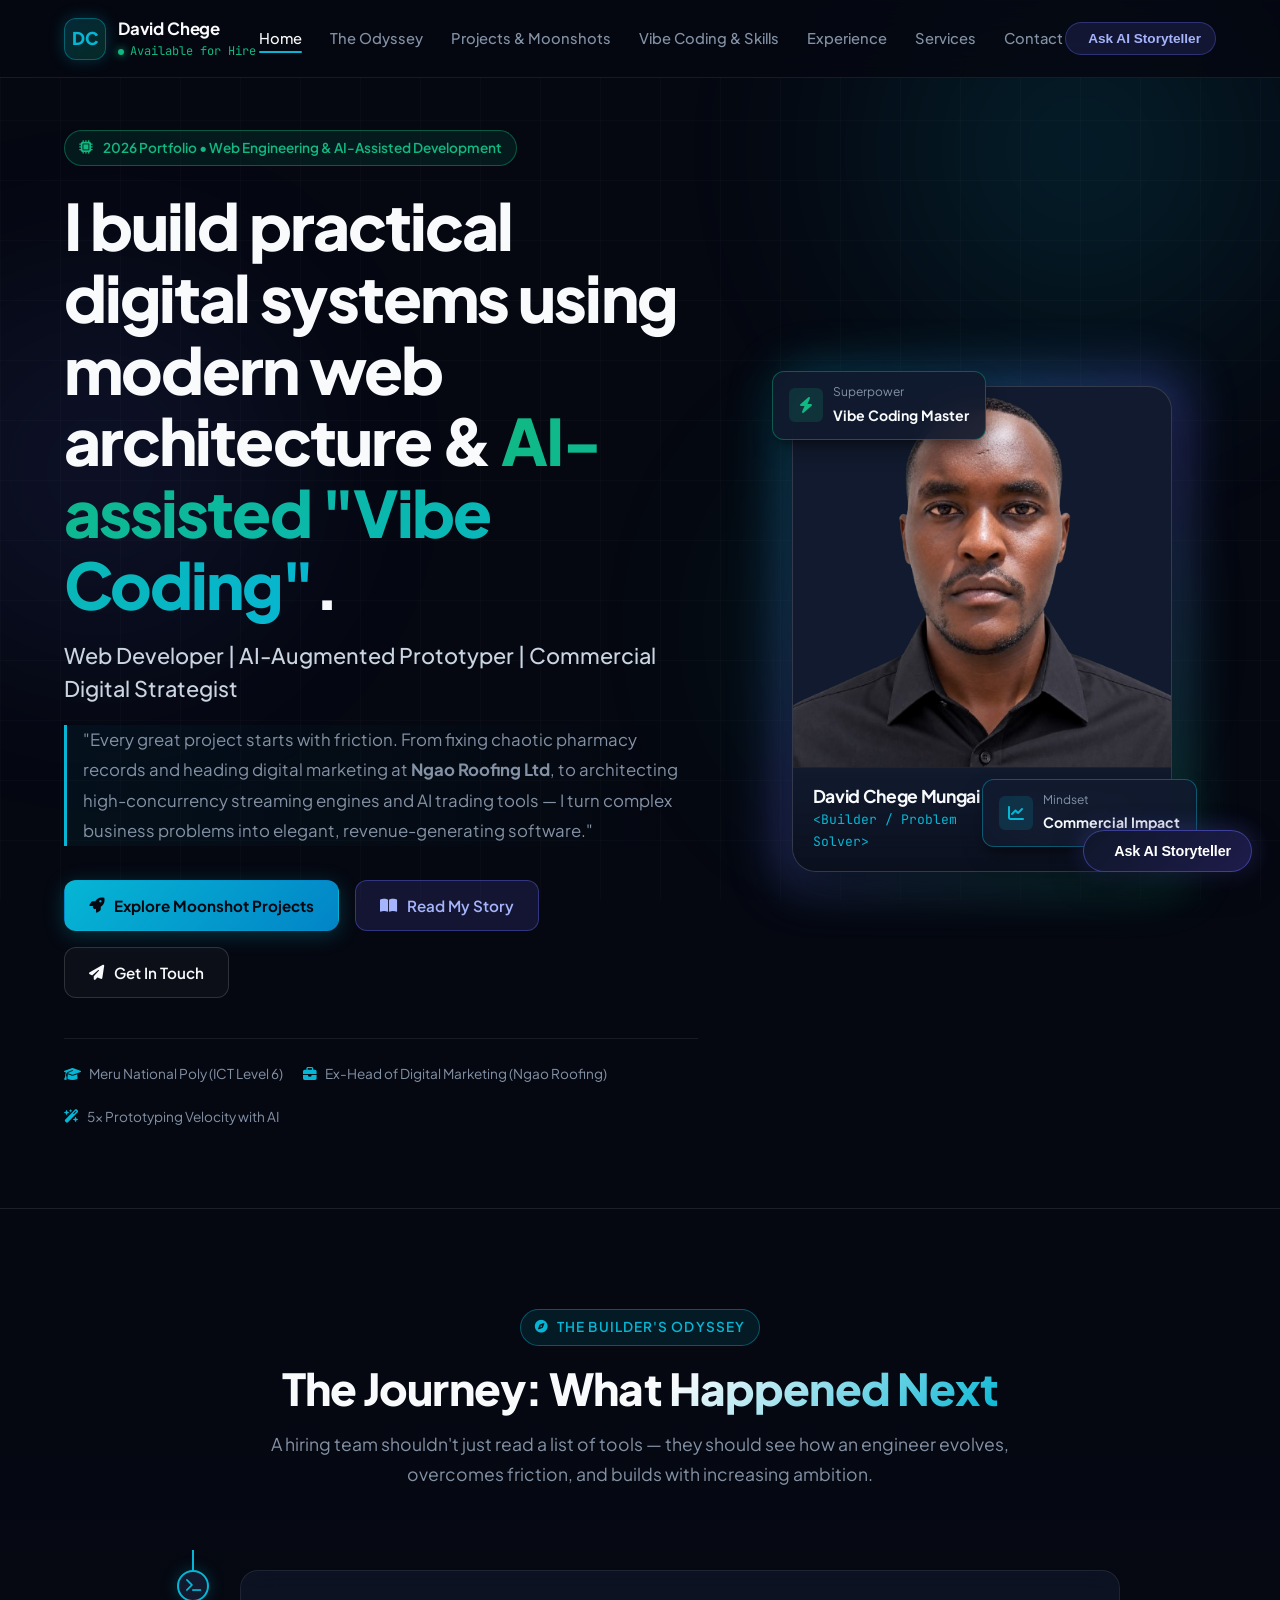
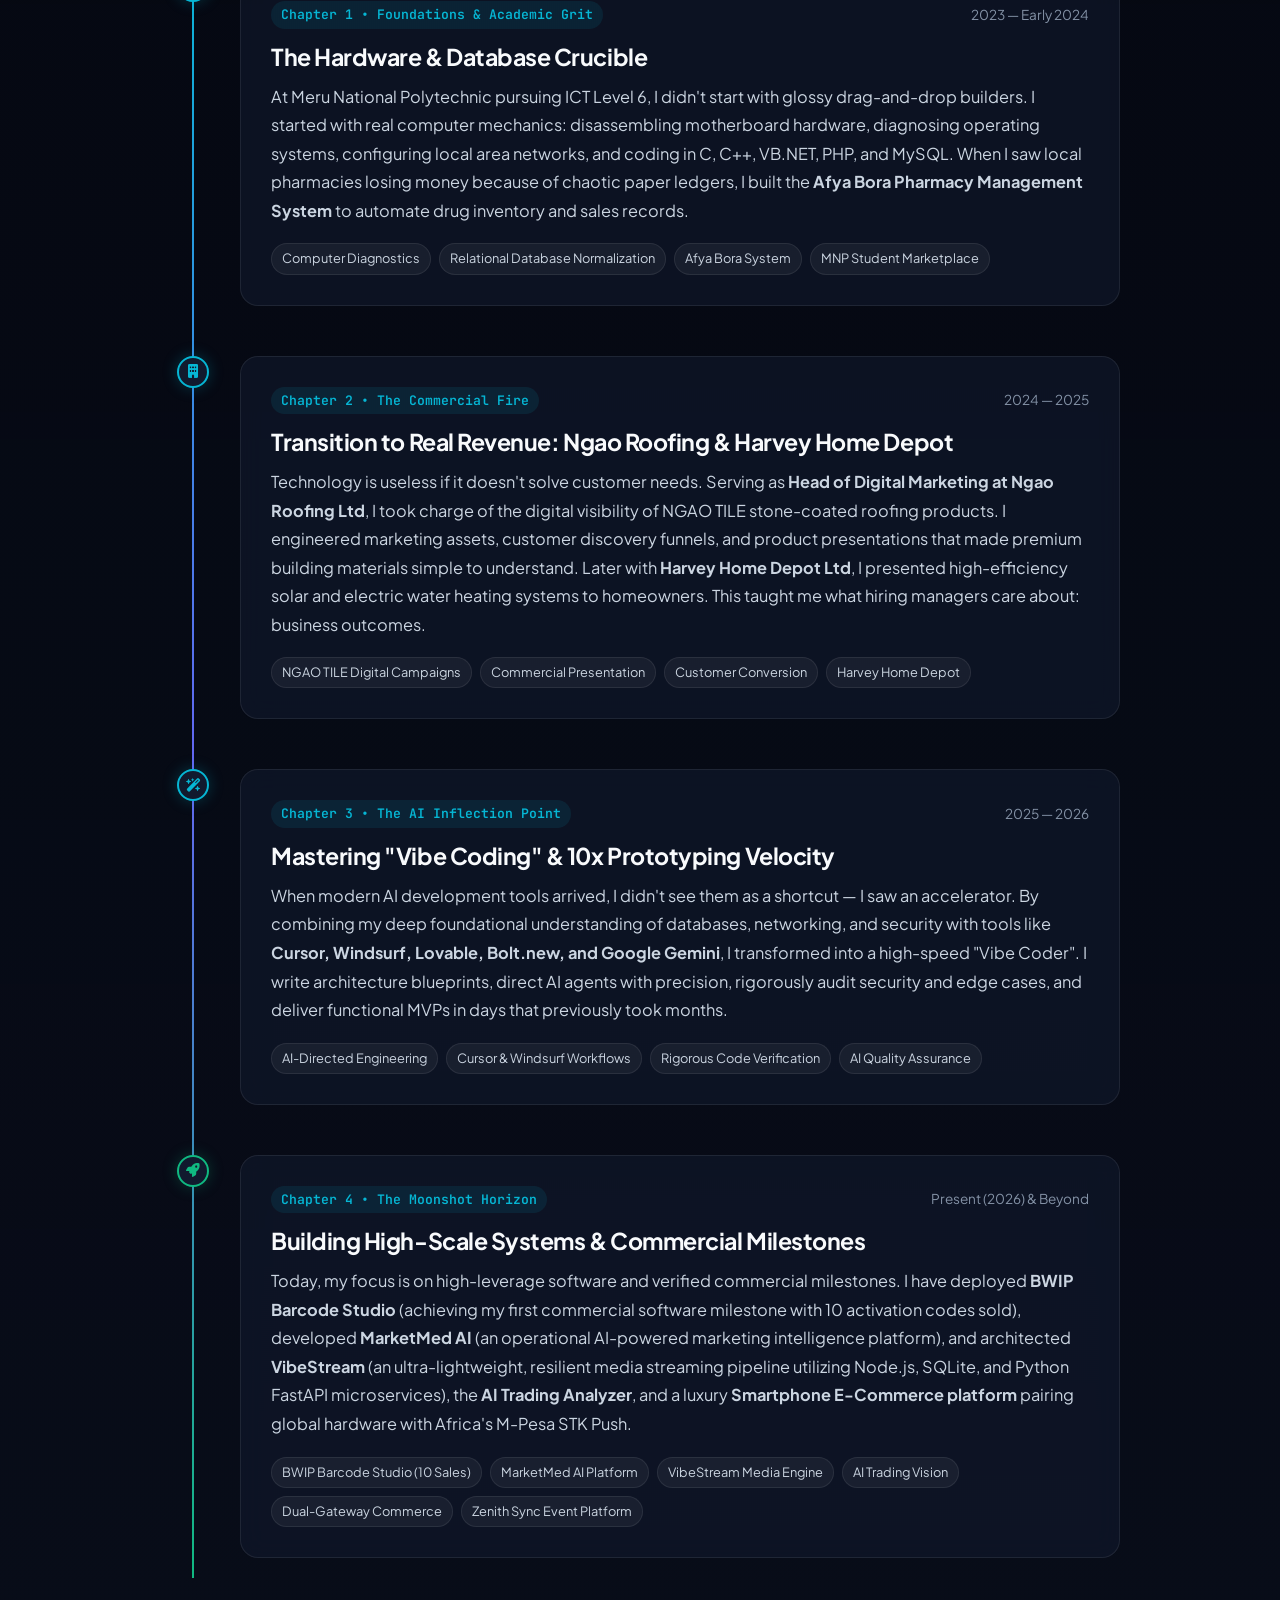
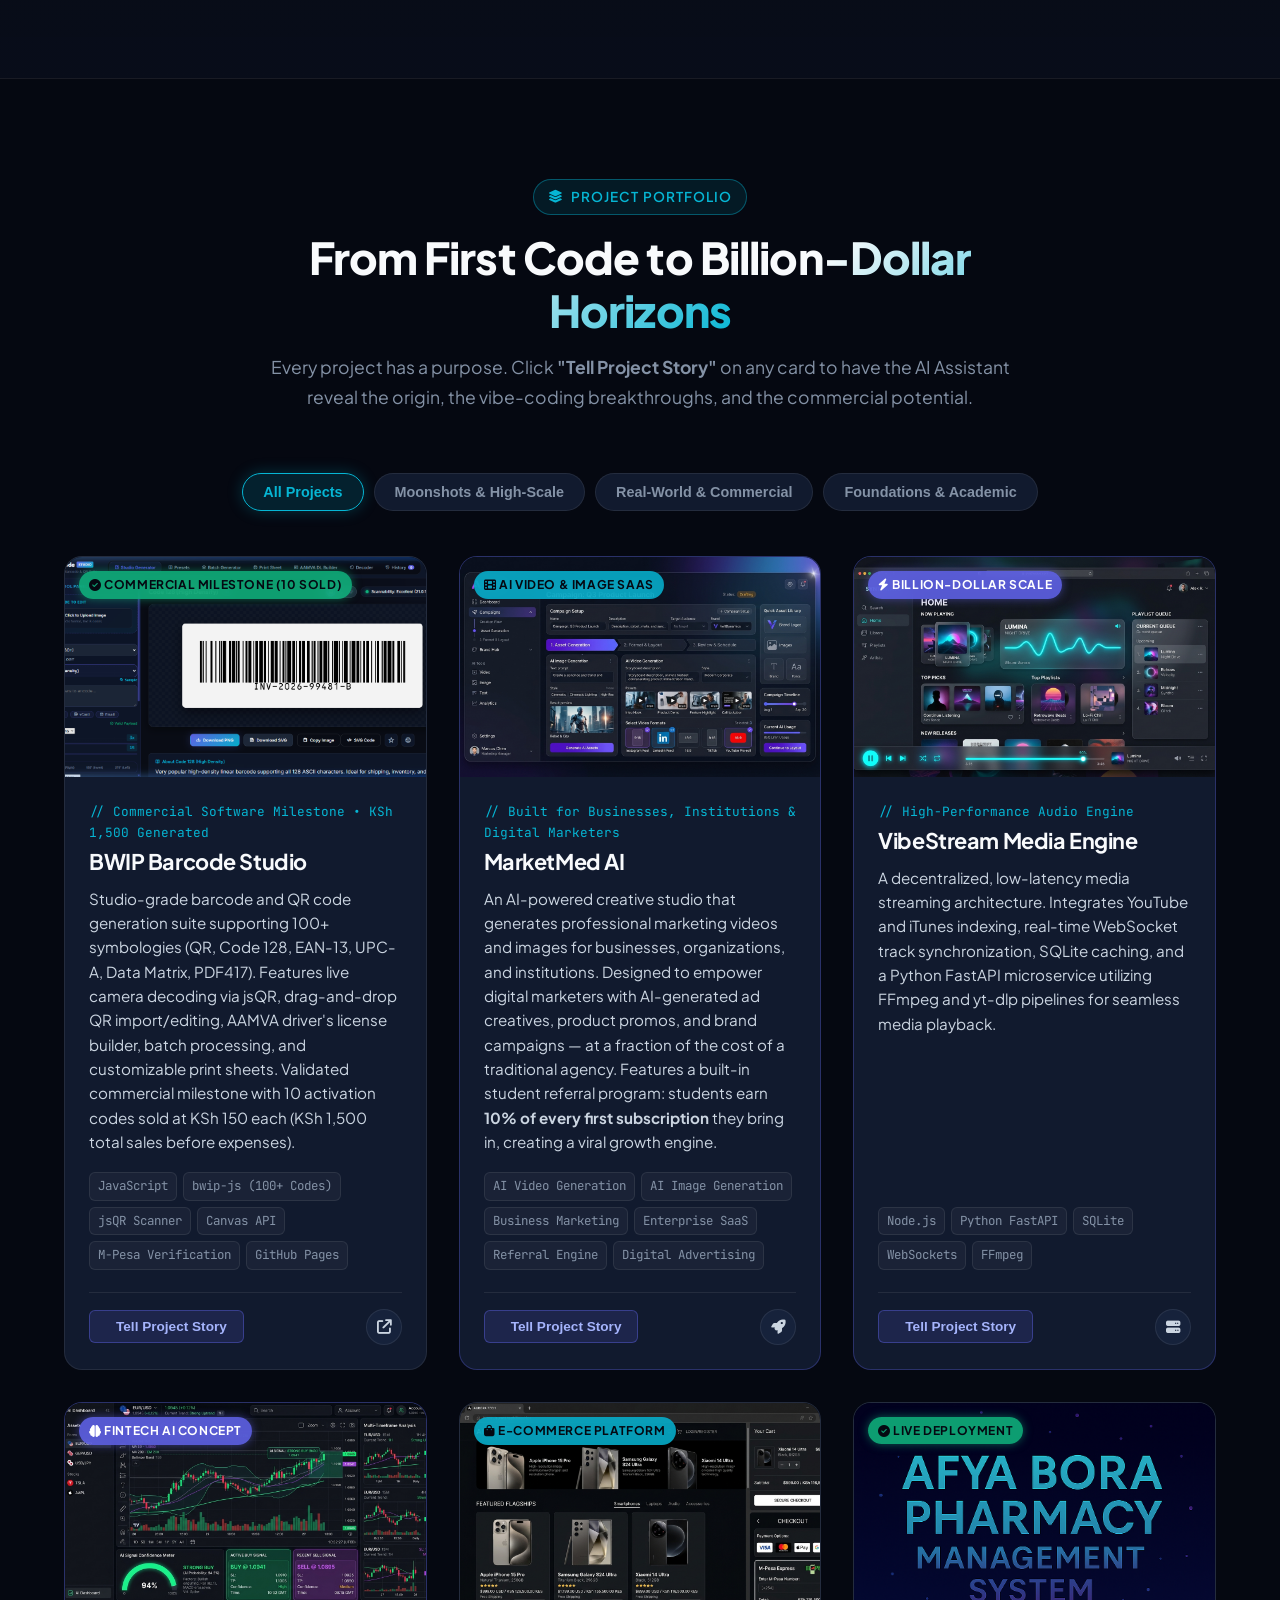
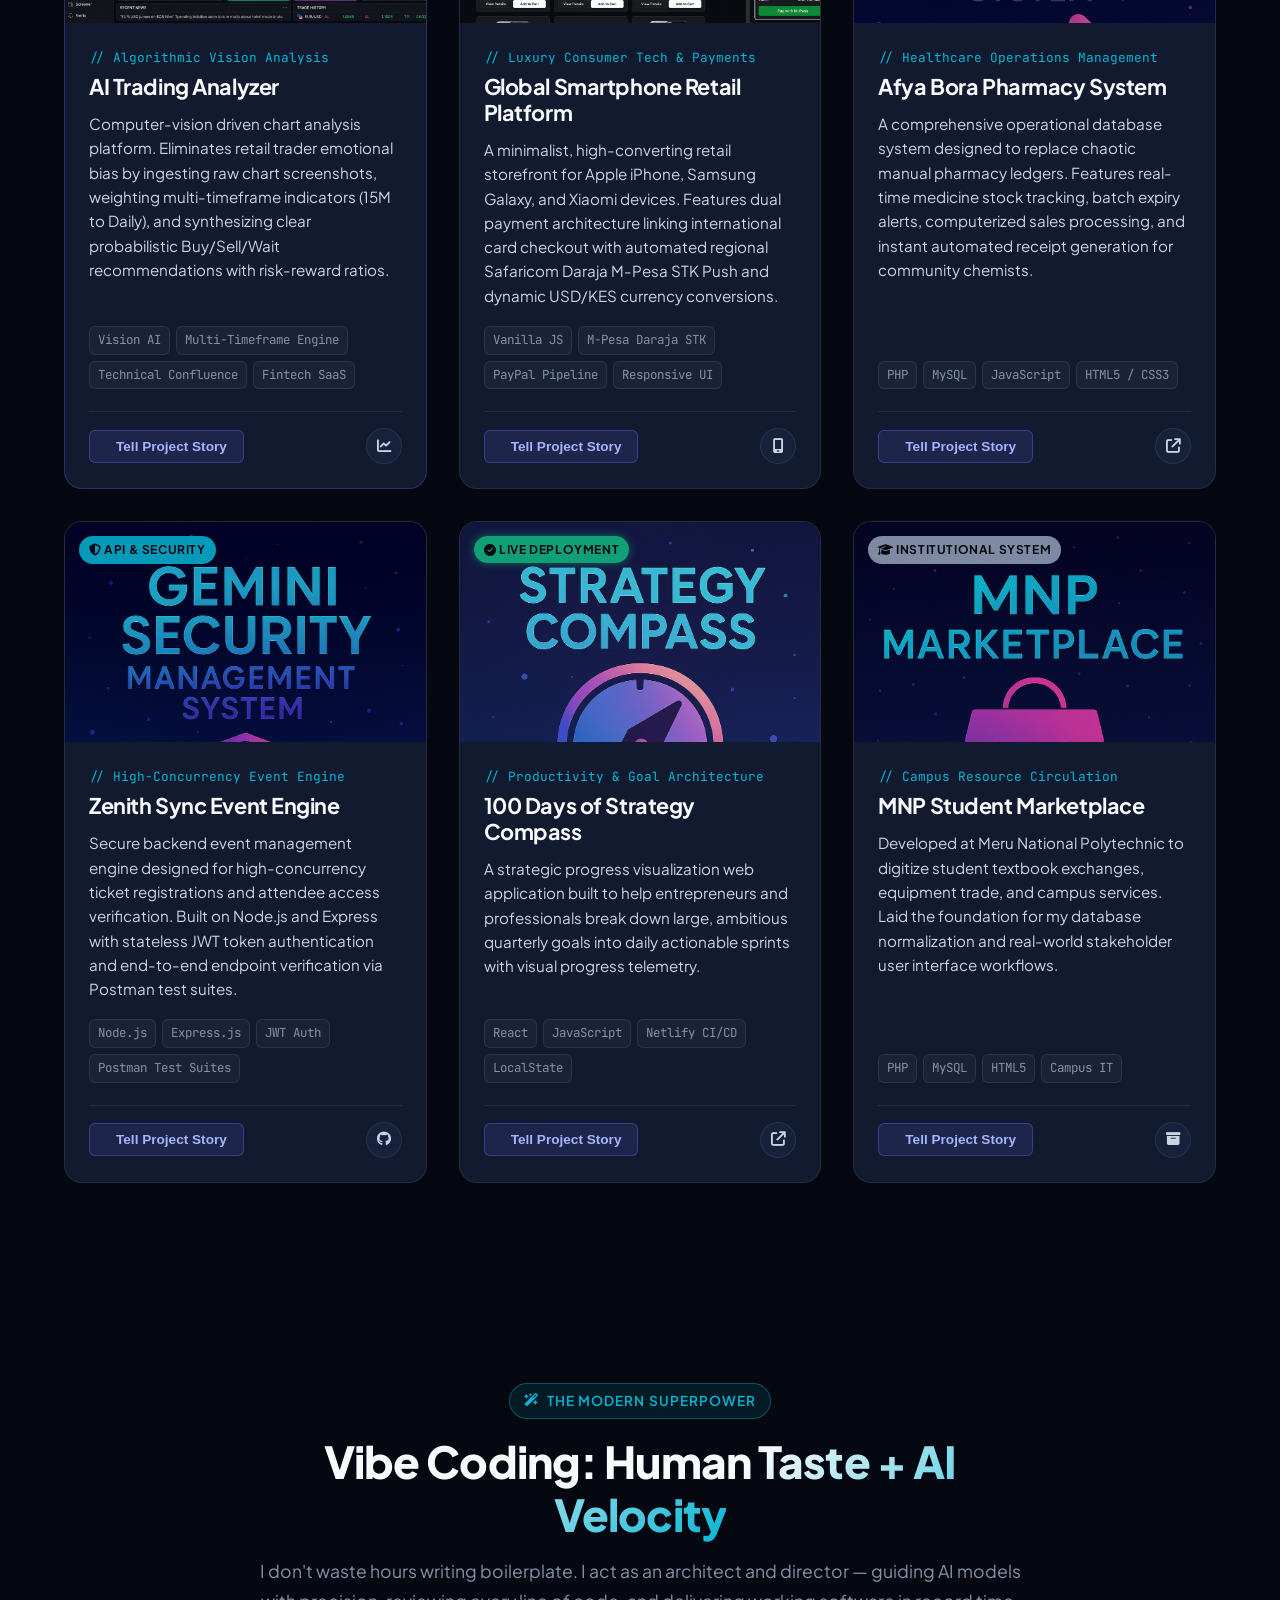
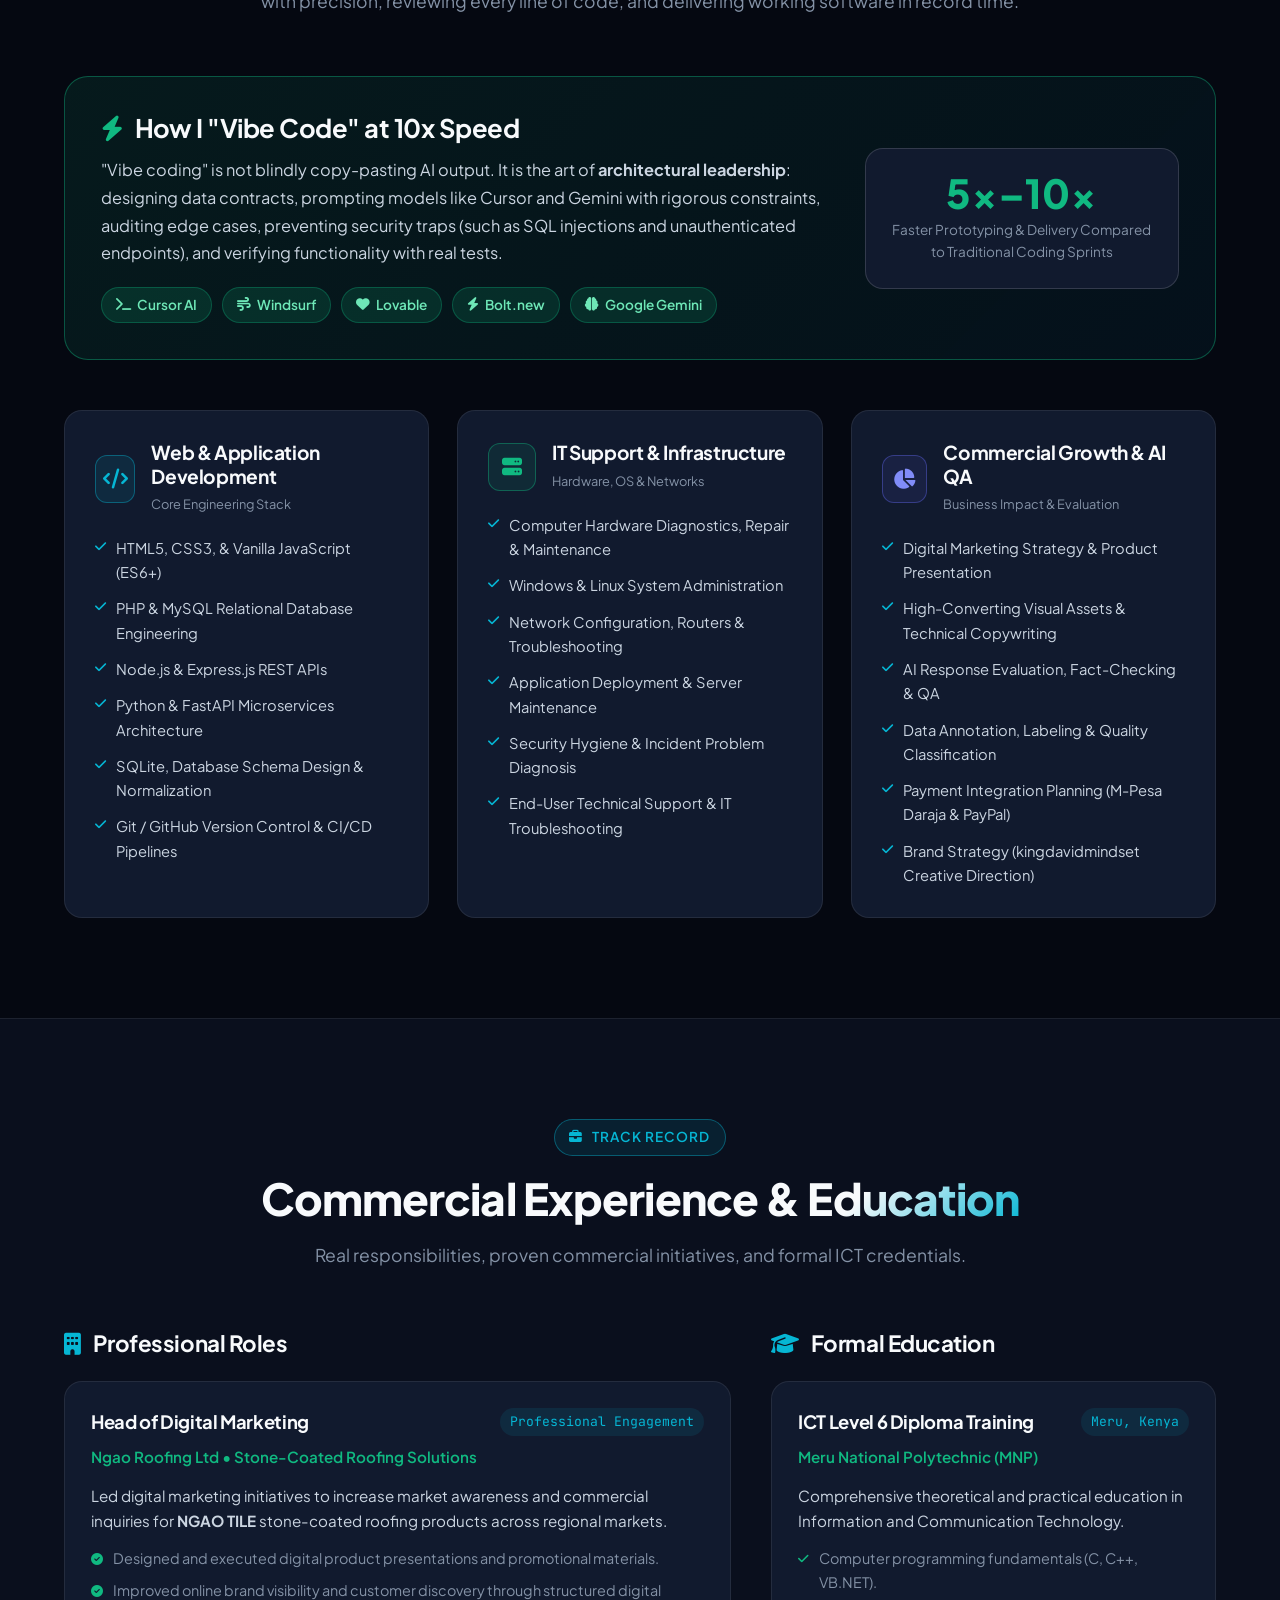
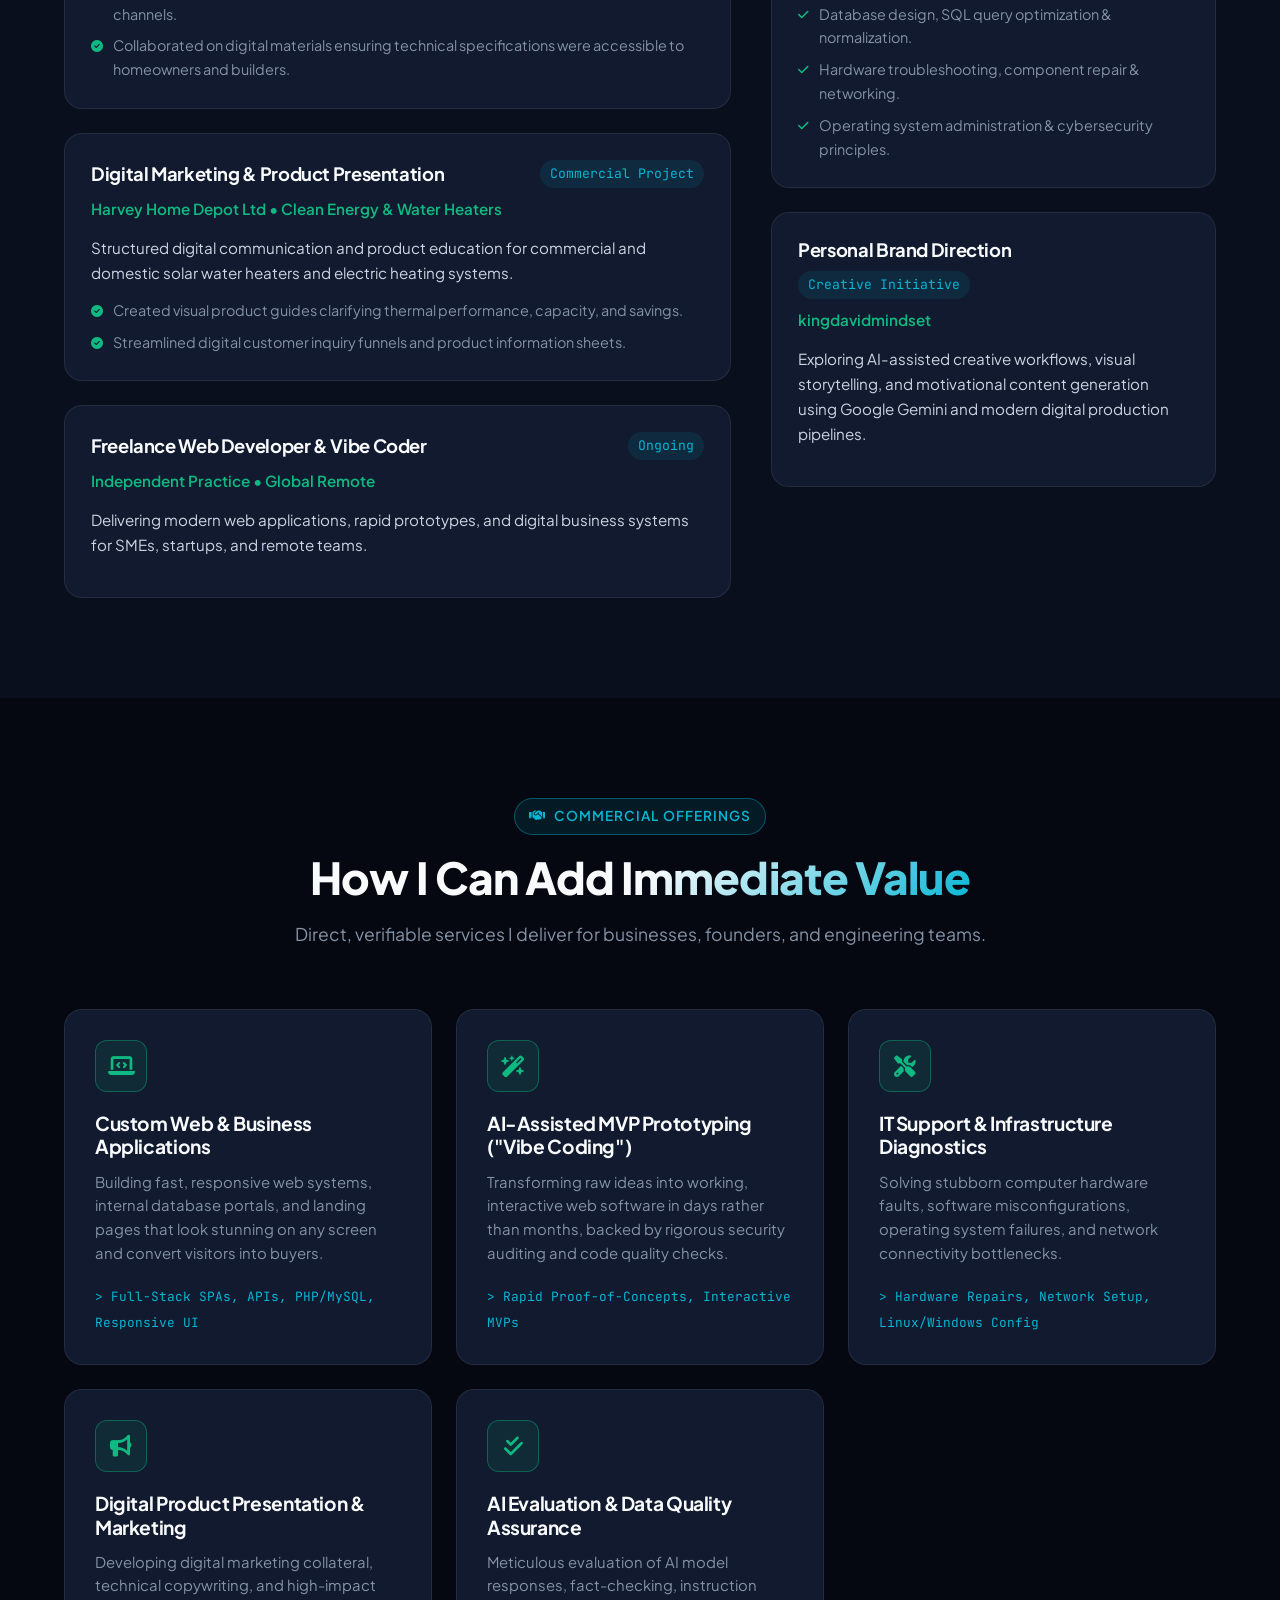
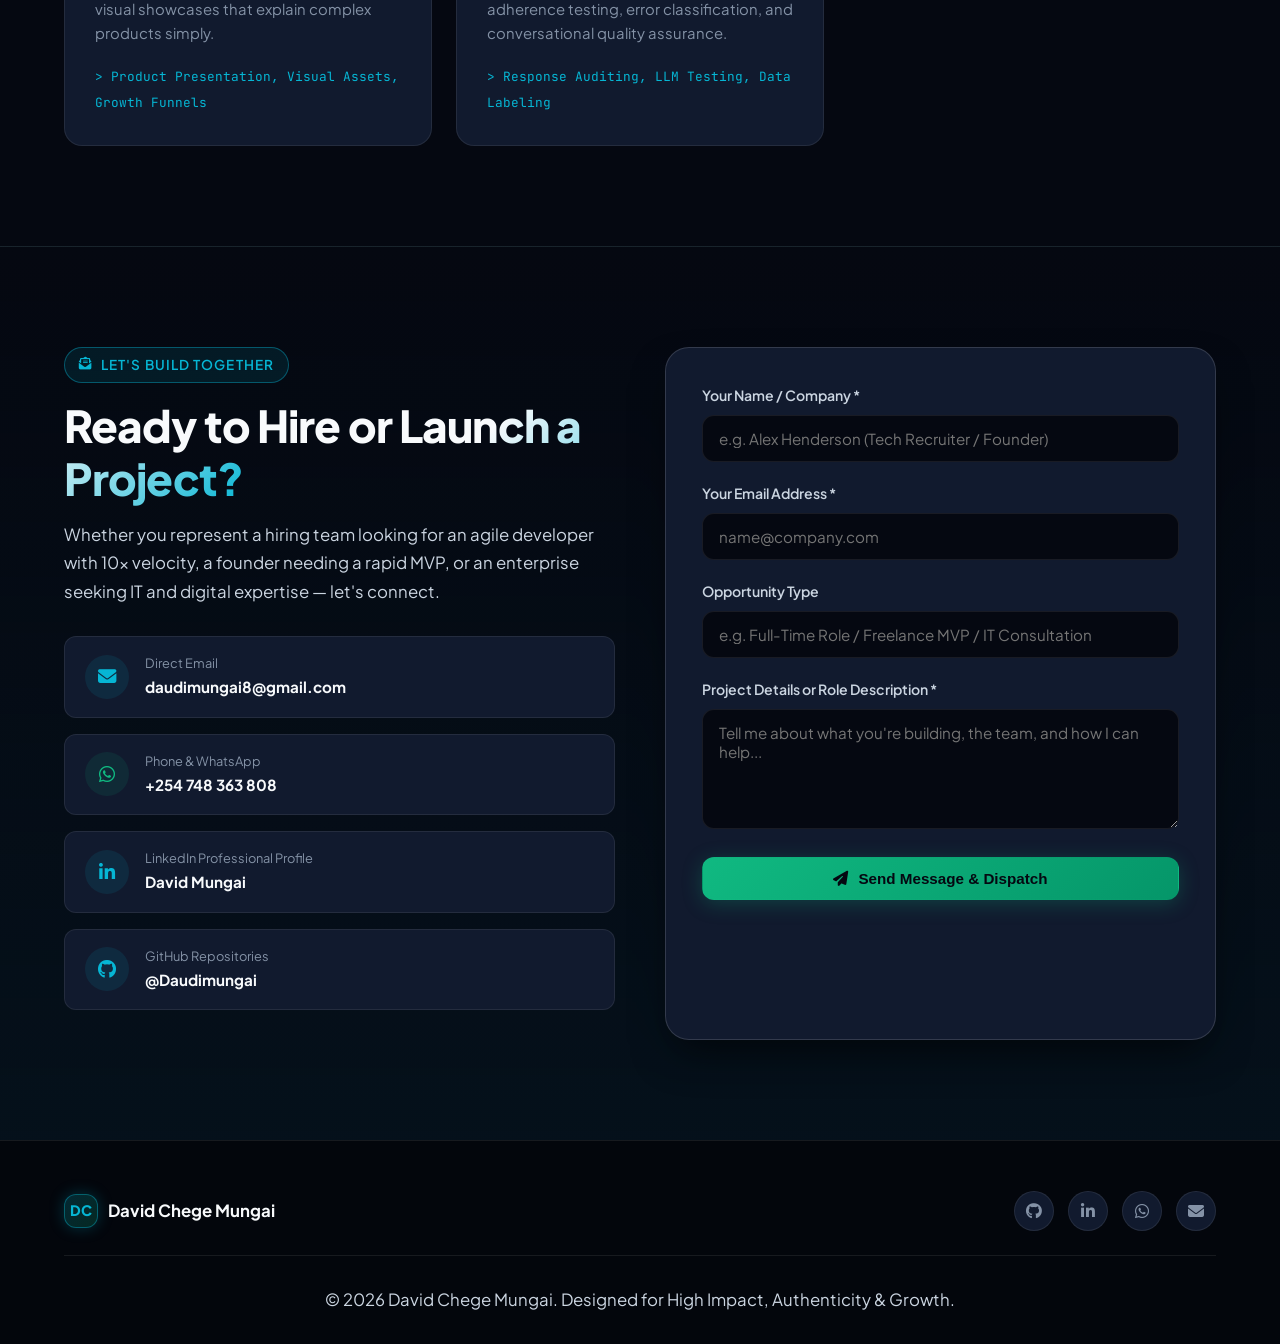
==== index.html @ 6499f368 "Initial commit: Personal Portfolio website" ====
<!DOCTYPE html>
<html lang="en">

<head>
    <meta charset="UTF-8">
    <meta name="viewport" content="width=device-width, initial-scale=1.0">
    <title>David Chege Mungai | Web Developer • AI "Vibe Coder" • Business Solutions</title>
    <meta name="description"
        content="Explore the portfolio and builder odyssey of David Chege Mungai. ICT professional specializing in web engineering, AI-assisted rapid development (Vibe Coding), IT systems, and commercial digital solutions.">
    <meta name="keywords"
        content="David Chege, David Chege Mungai, Web Developer Kenya, AI Vibe Coding, Full Stack Developer, Ngao Roofing, Afya Bora Pharmacy, VibeStream, IT Support Kenya">
    <meta name="author" content="David Chege Mungai">

    <!-- Open Graph / Social Sharing -->
    <meta property="og:type" content="website">
    <meta property="og:title" content="David Chege Mungai — Web Developer & AI Vibe Coder">
    <meta property="og:description"
        content="From hardware diagnostics to scalable media engines and business systems. Discover David Chege's projects, experience, and AI-accelerated workflows.">
    <meta property="og:image" content="profile.png">

    <!-- Google Fonts & Font Awesome 6 -->
    <link rel="preconnect" href="https://fonts.googleapis.com">
    <link rel="preconnect" href="https://fonts.gstatic.com" crossorigin>
    <link
        href="https://fonts.googleapis.com/css2?family=JetBrains+Mono:wght@400;500;600&family=Plus+Jakarta+Sans:wght@300;400;500;600;700;800&display=swap"
        rel="stylesheet">
    <link rel="stylesheet" href="https://cdnjs.cloudflare.com/ajax/libs/font-awesome/6.5.1/css/all.min.css">

    <!-- Custom Design System -->
    <link rel="stylesheet" href="css/style.css">
</head>

<body>

    <!-- Ambient Glowing Background Atmosphere -->
    <div class="ambient-glow" aria-hidden="true">
        <div class="ambient-blob blob-1"></div>
        <div class="ambient-blob blob-2"></div>
        <div class="ambient-blob blob-3"></div>
    </div>
    <div class="grid-overlay" aria-hidden="true"></div>

    <!-- Header / Navigation Bar -->
    <header class="navbar" id="navbar">
        <div class="container nav-container">
            <a href="#home" class="brand-logo" aria-label="David Chege Home">
                <div class="logo-badge">DC</div>
                <div class="logo-info">
                    <span class="logo-name">David Chege</span>
                    <span class="logo-tag"><span class="status-dot"></span> Available for Hire</span>
                </div>
            </a>

            <!-- Desktop & Mobile Nav Links -->
            <ul class="nav-links" id="navLinks">
                <li><a href="#home" class="nav-link active">Home</a></li>
                <li><a href="#odyssey" class="nav-link">The Odyssey</a></li>
                <li><a href="#projects" class="nav-link">Projects & Moonshots</a></li>
                <li><a href="#vibe-coding" class="nav-link">Vibe Coding & Skills</a></li>
                <li><a href="#experience" class="nav-link">Experience</a></li>
                <li><a href="#services" class="nav-link">Services</a></li>
                <li><a href="#contact" class="nav-link">Contact</a></li>
            </ul>

            <!-- Action Buttons -->
            <div class="nav-actions">
                <button class="nav-ai-btn" id="navAiBtn" title="Launch AI Storyteller">
                    <i class="fas fa-sparkles"></i>
                    <span>Ask AI Storyteller</span>
                </button>
                <button class="hamburger" id="hamburger" aria-label="Toggle Navigation Menu">
                    <span></span>
                    <span></span>
                    <span></span>
                </button>
            </div>
        </div>
    </header>

    <!-- Main Content Wrap -->
    <main>
        <!-- 1. HERO SECTION — THE NARRATIVE HOOK -->
        <section id="home" class="hero">
            <div class="container">
                <div class="hero-grid">
                    <!-- Text Hook -->
                    <div class="hero-content">
                        <div class="hero-badge-pill">
                            <i class="fas fa-microchip"></i>
                            <span>2026 Portfolio • Web Engineering & AI-Assisted Development</span>
                        </div>

                        <h1 class="hero-title">
                            I build practical digital systems using modern web architecture &amp;
                            <span class="highlight-gradient">AI-assisted "Vibe Coding"</span>.
                        </h1>

                        <p class="hero-tagline">
                            Web Developer | AI-Augmented Prototyper | Commercial Digital Strategist
                        </p>

                        <div class="hero-story-teaser">
                            "Every great project starts with friction. From fixing chaotic pharmacy records and heading
                            digital marketing at <strong>Ngao Roofing Ltd</strong>, to architecting high-concurrency
                            streaming engines and AI trading tools — I turn complex business problems into elegant,
                            revenue-generating software."
                        </div>

                        <div class="hero-cta-group">
                            <a href="#projects" class="btn btn-primary">
                                <i class="fas fa-rocket"></i>
                                <span>Explore Moonshot Projects</span>
                            </a>
                            <a href="#odyssey" class="btn btn-story">
                                <i class="fas fa-book-open"></i>
                                <span>Read My Story</span>
                            </a>
                            <a href="#contact" class="btn btn-outline">
                                <i class="fas fa-paper-plane"></i>
                                <span>Get In Touch</span>
                            </a>
                        </div>

                        <div class="hero-trust-badges">
                            <div class="trust-item">
                                <i class="fas fa-graduation-cap"></i>
                                <span>Meru National Poly (ICT Level 6)</span>
                            </div>
                            <div class="trust-item">
                                <i class="fas fa-briefcase"></i>
                                <span>Ex-Head of Digital Marketing (Ngao Roofing)</span>
                            </div>
                            <div class="trust-item">
                                <i class="fas fa-wand-magic-sparkles"></i>
                                <span>5x Prototyping Velocity with AI</span>
                            </div>
                        </div>
                    </div>

                    <!-- Hero Visual & Portrait Card -->
                    <div class="hero-visual">
                        <div class="portrait-frame">
                            <div class="portrait-glow"></div>
                            <div class="portrait-card">
                                <img src="profile.png" alt="David Chege Mungai"
                                    class="portrait-image">
                                <div class="portrait-overlay-meta">
                                    <div class="portrait-meta-info">
                                        <h4>David Chege Mungai</h4>
                                        <p>&lt;Builder / Problem Solver&gt;</p>
                                    </div>
                                    <div class="location-tag">
                                        <i class="fas fa-location-dot"></i>
                                        <span>Kenya • Remote Global</span>
                                    </div>
                                </div>
                            </div>

                            <!-- Floating Interactive Badges -->
                            <div class="floating-badge vibe-badge">
                                <div class="badge-icon"><i class="fas fa-bolt"></i></div>
                                <div class="badge-text">
                                    <span>Superpower</span>
                                    <strong>Vibe Coding Master</strong>
                                </div>
                            </div>

                            <div class="floating-badge scale-badge">
                                <div class="badge-icon"><i class="fas fa-chart-line"></i></div>
                                <div class="badge-text">
                                    <span>Mindset</span>
                                    <strong>Commercial Impact</strong>
                                </div>
                            </div>
                        </div>
                    </div>
                </div>
            </div>
        </section>

        <!-- 2. THE ODYSSEY (STORY TIMELINE: FROM FIRST CODE TO BILLION-DOLLAR SCALE) -->
        <section id="odyssey" class="story-section">
            <div class="container">
                <div class="section-header">
                    <div class="section-badge">
                        <i class="fas fa-compass"></i>
                        <span>The Builder's Odyssey</span>
                    </div>
                    <h2 class="section-title">
                        The Journey: <span class="text-gradient">What Happened Next</span>
                    </h2>
                    <p class="section-subtitle">
                        A hiring team shouldn't just read a list of tools — they should see how an engineer evolves,
                        overcomes friction, and builds with increasing ambition.
                    </p>
                </div>

                <div class="timeline-container">
                    <div class="timeline-line"></div>

                    <!-- Chapter 1 -->
                    <div class="timeline-chapter">
                        <div class="chapter-node"><i class="fas fa-terminal"></i></div>
                        <div class="chapter-card">
                            <div class="chapter-header">
                                <span class="chapter-tag">Chapter 1 • Foundations &amp; Academic Grit</span>
                                <span class="chapter-date">2023 — Early 2024</span>
                            </div>
                            <h3 class="chapter-title">The Hardware &amp; Database Crucible</h3>
                            <p class="chapter-narrative">
                                At Meru National Polytechnic pursuing ICT Level 6, I didn't start with glossy
                                drag-and-drop builders. I started with real computer mechanics: disassembling
                                motherboard hardware, diagnosing operating systems, configuring local area networks, and
                                coding in C, C++, VB.NET, PHP, and MySQL.
                                When I saw local pharmacies losing money because of chaotic paper ledgers, I built the
                                <strong>Afya Bora Pharmacy Management System</strong> to automate drug inventory and
                                sales records.
                            </p>
                            <div class="chapter-highlights">
                                <span class="highlight-chip">Computer Diagnostics</span>
                                <span class="highlight-chip">Relational Database Normalization</span>
                                <span class="highlight-chip">Afya Bora System</span>
                                <span class="highlight-chip">MNP Student Marketplace</span>
                            </div>
                        </div>
                    </div>

                    <!-- Chapter 2 -->
                    <div class="timeline-chapter">
                        <div class="chapter-node"><i class="fas fa-building"></i></div>
                        <div class="chapter-card">
                            <div class="chapter-header">
                                <span class="chapter-tag">Chapter 2 • The Commercial Fire</span>
                                <span class="chapter-date">2024 — 2025</span>
                            </div>
                            <h3 class="chapter-title">Transition to Real Revenue: Ngao Roofing &amp; Harvey Home Depot
                            </h3>
                            <p class="chapter-narrative">
                                Technology is useless if it doesn't solve customer needs. Serving as <strong>Head of
                                    Digital Marketing at Ngao Roofing Ltd</strong>, I took charge of the digital
                                visibility of NGAO TILE stone-coated roofing products. I engineered marketing assets,
                                customer discovery funnels, and product presentations that made premium building
                                materials simple to understand. Later with <strong>Harvey Home Depot Ltd</strong>, I
                                presented high-efficiency solar and electric water heating systems to homeowners. This
                                taught me what hiring managers care about: business outcomes.
                            </p>
                            <div class="chapter-highlights">
                                <span class="highlight-chip">NGAO TILE Digital Campaigns</span>
                                <span class="highlight-chip">Commercial Presentation</span>
                                <span class="highlight-chip">Customer Conversion</span>
                                <span class="highlight-chip">Harvey Home Depot</span>
                            </div>
                        </div>
                    </div>

                    <!-- Chapter 3 -->
                    <div class="timeline-chapter">
                        <div class="chapter-node"><i class="fas fa-wand-magic-sparkles"></i></div>
                        <div class="chapter-card">
                            <div class="chapter-header">
                                <span class="chapter-tag">Chapter 3 • The AI Inflection Point</span>
                                <span class="chapter-date">2025 — 2026</span>
                            </div>
                            <h3 class="chapter-title">Mastering "Vibe Coding" &amp; 10x Prototyping Velocity</h3>
                            <p class="chapter-narrative">
                                When modern AI development tools arrived, I didn't see them as a shortcut — I saw an
                                accelerator. By combining my deep foundational understanding of databases, networking,
                                and security with tools like <strong>Cursor, Windsurf, Lovable, Bolt.new, and Google
                                    Gemini</strong>, I transformed into a high-speed "Vibe Coder". I write architecture
                                blueprints, direct AI agents with precision, rigorously audit security and edge cases,
                                and deliver functional MVPs in days that previously took months.
                            </p>
                            <div class="chapter-highlights">
                                <span class="highlight-chip">AI-Directed Engineering</span>
                                <span class="highlight-chip">Cursor &amp; Windsurf Workflows</span>
                                <span class="highlight-chip">Rigorous Code Verification</span>
                                <span class="highlight-chip">AI Quality Assurance</span>
                            </div>
                        </div>
                    </div>

                    <!-- Chapter 4 -->
                    <div class="timeline-chapter">
                        <div class="chapter-node active-node"><i class="fas fa-rocket"></i></div>
                        <div class="chapter-card">
                            <div class="chapter-header">
                                <span class="chapter-tag">Chapter 4 • The Moonshot Horizon</span>
                                <span class="chapter-date">Present (2026) &amp; Beyond</span>
                            </div>
                            <h3 class="chapter-title">Building High-Scale Systems &amp; Commercial Milestones</h3>
                            <p class="chapter-narrative">
                                Today, my focus is on high-leverage software and verified commercial milestones. I have deployed <strong>BWIP Barcode Studio</strong> (achieving my first commercial software milestone with 10 activation codes sold), developed <strong>MarketMed AI</strong> (an operational AI-powered marketing intelligence platform), and architected <strong>VibeStream</strong> (an ultra-lightweight, resilient media streaming pipeline utilizing Node.js, SQLite, and Python FastAPI microservices), the <strong>AI Trading Analyzer</strong>, and a luxury <strong>Smartphone E-Commerce platform</strong> pairing global hardware with Africa's M-Pesa STK Push.
                            </p>
                            <div class="chapter-highlights">
                                <span class="highlight-chip">BWIP Barcode Studio (10 Sales)</span>
                                <span class="highlight-chip">MarketMed AI Platform</span>
                                <span class="highlight-chip">VibeStream Media Engine</span>
                                <span class="highlight-chip">AI Trading Vision</span>
                                <span class="highlight-chip">Dual-Gateway Commerce</span>
                                <span class="highlight-chip">Zenith Sync Event Platform</span>
                            </div>
                        </div>
                    </div>
                </div>
            </div>
        </section>

        <!-- 3. FEATURED PROJECTS & MOONSHOTS -->
        <section id="projects" class="projects-section">
            <div class="container">
                <div class="section-header">
                    <div class="section-badge">
                        <i class="fas fa-layer-group"></i>
                        <span>Project Portfolio</span>
                    </div>
                    <h2 class="section-title">
                        From First Code to <span class="text-gradient">Billion-Dollar Horizons</span>
                    </h2>
                    <p class="section-subtitle">
                        Every project has a purpose. Click <strong>"Tell Project Story"</strong> on any card to have the
                        AI Assistant reveal the origin, the vibe-coding breakthroughs, and the commercial potential.
                    </p>
                </div>

                <!-- Filter Controls -->
                <div class="filter-tabs">
                    <button class="filter-btn active" data-filter="all">All Projects</button>
                    <button class="filter-btn" data-filter="moonshot">Moonshots &amp; High-Scale</button>
                    <button class="filter-btn" data-filter="business">Real-World &amp; Commercial</button>
                    <button class="filter-btn" data-filter="foundations">Foundations &amp; Academic</button>
                </div>

                <!-- Projects Grid -->
                <div class="projects-grid">

                    <!-- Project: BWIP Barcode Studio (Commercial Milestone) -->
                    <article class="project-card" data-category="business">
                        <div class="project-media">
                            <span class="project-type-badge badge-live"><i class="fas fa-check-circle"></i>
                                Commercial Milestone (10 Sold)</span>
                            <img src="bwip_barcode_studio.png" alt="BWIP Barcode Studio" class="project-img"
                                loading="lazy">
                        </div>
                        <div class="project-body">
                            <span class="project-story-hook">// Commercial Software Milestone • KSh 1,500 Generated</span>
                            <h3 class="project-title">BWIP Barcode Studio</h3>
                            <p class="project-description">
                                Studio-grade barcode and QR code generation suite supporting 100+ symbologies (QR, Code 128, EAN-13, UPC-A, Data Matrix, PDF417). Features live camera decoding via jsQR, drag-and-drop QR import/editing, AAMVA driver's license builder, batch processing, and customizable print sheets. Validated commercial milestone with 10 activation codes sold at KSh 150 each (KSh 1,500 total sales before expenses).
                            </p>
                            <div class="project-tech-tags">
                                <span class="tech-tag">JavaScript</span>
                                <span class="tech-tag">bwip-js (100+ Codes)</span>
                                <span class="tech-tag">jsQR Scanner</span>
                                <span class="tech-tag">Canvas API</span>
                                <span class="tech-tag">M-Pesa Verification</span>
                                <span class="tech-tag">GitHub Pages</span>
                            </div>
                            <div class="project-actions">
                                <button class="btn btn-sm btn-story" data-project="bwip-studio">
                                    <i class="fas fa-sparkles"></i> Tell Project Story
                                </button>
                                <div class="project-links">
                                    <a href="https://daudimungai.github.io/bwip-barcode-studio/" target="_blank"
                                        rel="noopener" class="icon-link" title="Open Live Studio Application"><i
                                            class="fas fa-arrow-up-right-from-square"></i></a>
                                </div>
                            </div>
                        </div>
                    </article>

                    <!-- Project: MarketMed AI (Next-Stage AI Product) -->
                    <article class="project-card moonshot-card" data-category="business moonshot">
                        <div class="project-media">
                            <span class="project-type-badge badge-commercial"><i class="fas fa-film"></i>
                                AI Video & Image SaaS</span>
                            <img src="marketmed_ai.jpg" alt="MarketMed AI Platform" class="project-img"
                                loading="lazy">
                        </div>
                        <div class="project-body">
                            <span class="project-story-hook">// Built for Businesses, Institutions & Digital Marketers</span>
                            <h3 class="project-title">MarketMed AI</h3>
                            <p class="project-description">
                                An AI-powered creative studio that generates professional marketing videos and images for businesses, organizations, and institutions. Designed to empower digital marketers with AI-generated ad creatives, product promos, and brand campaigns — at a fraction of the cost of a traditional agency. Features a built-in student referral program: students earn <strong>10% of every first subscription</strong> they bring in, creating a viral growth engine.
                            </p>
                            <div class="project-tech-tags">
                                <span class="tech-tag">AI Video Generation</span>
                                <span class="tech-tag">AI Image Generation</span>
                                <span class="tech-tag">Business Marketing</span>
                                <span class="tech-tag">Enterprise SaaS</span>
                                <span class="tech-tag">Referral Engine</span>
                                <span class="tech-tag">Digital Advertising</span>
                            </div>
                            <div class="project-actions">
                                <button class="btn btn-sm btn-story" data-project="marketmed-ai">
                                    <i class="fas fa-sparkles"></i> Tell Project Story
                                </button>
                                <div class="project-links">
                                    <span class="icon-link" title="In Development — Launching Soon"><i
                                            class="fas fa-rocket"></i></span>
                                </div>
                            </div>
                        </div>
                    </article>

                    <!-- Project 1: VibeStream (Moonshot) -->
                    <article class="project-card moonshot-card" data-category="moonshot">
                        <div class="project-media">
                            <span class="project-type-badge badge-moonshot"><i class="fas fa-bolt"></i> Billion-Dollar
                                Scale</span>
                            <img src="vibestream_showcase.jpg" alt="VibeStream Media Platform" class="project-img"
                                loading="lazy">
                        </div>
                        <div class="project-body">
                            <span class="project-story-hook">// High-Performance Audio Engine</span>
                            <h3 class="project-title">VibeStream Media Engine</h3>
                            <p class="project-description">
                                A decentralized, low-latency media streaming architecture. Integrates YouTube and iTunes
                                indexing, real-time WebSocket track synchronization, SQLite caching, and a Python
                                FastAPI microservice utilizing FFmpeg and yt-dlp pipelines for seamless media playback.
                            </p>
                            <div class="project-tech-tags">
                                <span class="tech-tag">Node.js</span>
                                <span class="tech-tag">Python FastAPI</span>
                                <span class="tech-tag">SQLite</span>
                                <span class="tech-tag">WebSockets</span>
                                <span class="tech-tag">FFmpeg</span>
                            </div>
                            <div class="project-actions">
                                <button class="btn btn-sm btn-story" data-project="vibestream">
                                    <i class="fas fa-sparkles"></i> Tell Project Story
                                </button>
                                <div class="project-links">
                                    <span class="icon-link" title="Architecture Prototype"><i
                                            class="fas fa-server"></i></span>
                                </div>
                            </div>
                        </div>
                    </article>

                    <!-- Project 2: AI Trading Analyzer (Moonshot) -->
                    <article class="project-card moonshot-card" data-category="moonshot">
                        <div class="project-media">
                            <span class="project-type-badge badge-moonshot"><i class="fas fa-brain"></i> Fintech AI
                                Concept</span>
                            <img src="ai_trading_analyzer.jpg" alt="AI Trading Analyzer Interface" class="project-img"
                                loading="lazy">
                        </div>
                        <div class="project-body">
                            <span class="project-story-hook">// Algorithmic Vision Analysis</span>
                            <h3 class="project-title">AI Trading Analyzer</h3>
                            <p class="project-description">
                                Computer-vision driven chart analysis platform. Eliminates retail trader emotional bias
                                by ingesting raw chart screenshots, weighting multi-timeframe indicators (15M to Daily),
                                and synthesizing clear probabilistic Buy/Sell/Wait recommendations with risk-reward
                                ratios.
                            </p>
                            <div class="project-tech-tags">
                                <span class="tech-tag">Vision AI</span>
                                <span class="tech-tag">Multi-Timeframe Engine</span>
                                <span class="tech-tag">Technical Confluence</span>
                                <span class="tech-tag">Fintech SaaS</span>
                            </div>
                            <div class="project-actions">
                                <button class="btn btn-sm btn-story" data-project="ai-trading">
                                    <i class="fas fa-sparkles"></i> Tell Project Story
                                </button>
                                <div class="project-links">
                                    <span class="icon-link" title="Prototype Concept"><i
                                            class="fas fa-chart-line"></i></span>
                                </div>
                            </div>
                        </div>
                    </article>

                    <!-- Project 3: Smartphone E-Commerce (Commercial) -->
                    <article class="project-card" data-category="business moonshot">
                        <div class="project-media">
                            <span class="project-type-badge badge-commercial"><i class="fas fa-bag-shopping"></i>
                                E-Commerce Platform</span>
                            <img src="smartphone_ecommerce.jpg" alt="Smartphone Retail Platform" class="project-img"
                                loading="lazy">
                        </div>
                        <div class="project-body">
                            <span class="project-story-hook">// Luxury Consumer Tech &amp; Payments</span>
                            <h3 class="project-title">Global Smartphone Retail Platform</h3>
                            <p class="project-description">
                                A minimalist, high-converting retail storefront for Apple iPhone, Samsung Galaxy, and
                                Xiaomi devices. Features dual payment architecture linking international card checkout
                                with automated regional Safaricom Daraja M-Pesa STK Push and dynamic USD/KES currency
                                conversions.
                            </p>
                            <div class="project-tech-tags">
                                <span class="tech-tag">Vanilla JS</span>
                                <span class="tech-tag">M-Pesa Daraja STK</span>
                                <span class="tech-tag">PayPal Pipeline</span>
                                <span class="tech-tag">Responsive UI</span>
                            </div>
                            <div class="project-actions">
                                <button class="btn btn-sm btn-story" data-project="smartphone-store">
                                    <i class="fas fa-sparkles"></i> Tell Project Story
                                </button>
                                <div class="project-links">
                                    <span class="icon-link" title="Commercial Storefront"><i
                                            class="fas fa-mobile-screen"></i></span>
                                </div>
                            </div>
                        </div>
                    </article>

                    <!-- Project 4: Afya Bora Pharmacy (Deployed Live) -->
                    <article class="project-card" data-category="business">
                        <div class="project-media">
                            <span class="project-type-badge badge-live"><i class="fas fa-check-circle"></i> Live
                                Deployment</span>
                            <img src="AfyaBoraPharmacy.png" alt="Afya Bora Pharmacy System" class="project-img"
                                loading="lazy">
                        </div>
                        <div class="project-body">
                            <span class="project-story-hook">// Healthcare Operations Management</span>
                            <h3 class="project-title">Afya Bora Pharmacy System</h3>
                            <p class="project-description">
                                A comprehensive operational database system designed to replace chaotic manual pharmacy
                                ledgers. Features real-time medicine stock tracking, batch expiry alerts, computerized
                                sales processing, and instant automated receipt generation for community chemists.
                            </p>
                            <div class="project-tech-tags">
                                <span class="tech-tag">PHP</span>
                                <span class="tech-tag">MySQL</span>
                                <span class="tech-tag">JavaScript</span>
                                <span class="tech-tag">HTML5 / CSS3</span>
                            </div>
                            <div class="project-actions">
                                <button class="btn btn-sm btn-story" data-project="afya-bora">
                                    <i class="fas fa-sparkles"></i> Tell Project Story
                                </button>
                                <div class="project-links">
                                    <a href="https://afyaborapharmacy.netlify.app/" target="_blank" rel="noopener"
                                        class="icon-link" title="Open Live Netlify Demo"><i
                                            class="fas fa-arrow-up-right-from-square"></i></a>
                                </div>
                            </div>
                        </div>
                    </article>

                    <!-- Project 5: Zenith Sync (Backend Security) -->
                    <article class="project-card" data-category="business">
                        <div class="project-media">
                            <span class="project-type-badge badge-commercial"><i class="fas fa-shield-halved"></i> API
                                &amp; Security</span>
                            <img src="GEMINI SECURITY.png" alt="Zenith Sync & Security Systems" class="project-img"
                                loading="lazy">
                        </div>
                        <div class="project-body">
                            <span class="project-story-hook">// High-Concurrency Event Engine</span>
                            <h3 class="project-title">Zenith Sync Event Engine</h3>
                            <p class="project-description">
                                Secure backend event management engine designed for high-concurrency ticket
                                registrations and attendee access verification. Built on Node.js and Express with
                                stateless JWT token authentication and end-to-end endpoint verification via Postman test
                                suites.
                            </p>
                            <div class="project-tech-tags">
                                <span class="tech-tag">Node.js</span>
                                <span class="tech-tag">Express.js</span>
                                <span class="tech-tag">JWT Auth</span>
                                <span class="tech-tag">Postman Test Suites</span>
                            </div>
                            <div class="project-actions">
                                <button class="btn btn-sm btn-story" data-project="zenith-sync">
                                    <i class="fas fa-sparkles"></i> Tell Project Story
                                </button>
                                <div class="project-links">
                                    <a href="https://github.com/Daudimungai/GEMINI-Security" target="_blank"
                                        rel="noopener" class="icon-link" title="GitHub Repository"><i
                                            class="fab fa-github"></i></a>
                                </div>
                            </div>
                        </div>
                    </article>

                    <!-- Project 6: 100 Days of Strategy (Live React App) -->
                    <article class="project-card" data-category="foundations">
                        <div class="project-media">
                            <span class="project-type-badge badge-live"><i class="fas fa-check-circle"></i> Live
                                Deployment</span>
                            <img src="Copilot_20250602_200423.png" alt="100 Days of Strategy Compass"
                                class="project-img" loading="lazy">
                        </div>
                        <div class="project-body">
                            <span class="project-story-hook">// Productivity &amp; Goal Architecture</span>
                            <h3 class="project-title">100 Days of Strategy Compass</h3>
                            <p class="project-description">
                                A strategic progress visualization web application built to help entrepreneurs and
                                professionals break down large, ambitious quarterly goals into daily actionable sprints
                                with visual progress telemetry.
                            </p>
                            <div class="project-tech-tags">
                                <span class="tech-tag">React</span>
                                <span class="tech-tag">JavaScript</span>
                                <span class="tech-tag">Netlify CI/CD</span>
                                <span class="tech-tag">LocalState</span>
                            </div>
                            <div class="project-actions">
                                <button class="btn btn-sm btn-story" data-project="100-days-strategy">
                                    <i class="fas fa-sparkles"></i> Tell Project Story
                                </button>
                                <div class="project-links">
                                    <a href="https://strategycompass100days.netlify.app/" target="_blank" rel="noopener"
                                        class="icon-link" title="Open Live Netlify Demo"><i
                                            class="fas fa-arrow-up-right-from-square"></i></a>
                                </div>
                            </div>
                        </div>
                    </article>

                    <!-- Project 7: MNP Student Marketplace (Foundations) -->
                    <article class="project-card" data-category="foundations">
                        <div class="project-media">
                            <span class="project-type-badge badge-academic"><i class="fas fa-graduation-cap"></i>
                                Institutional System</span>
                            <img src="MNPmarketplace.png" alt="Meru National Polytechnic Marketplace"
                                class="project-img" loading="lazy">
                        </div>
                        <div class="project-body">
                            <span class="project-story-hook">// Campus Resource Circulation</span>
                            <h3 class="project-title">MNP Student Marketplace</h3>
                            <p class="project-description">
                                Developed at Meru National Polytechnic to digitize student textbook exchanges, equipment
                                trade, and campus services. Laid the foundation for my database normalization and
                                real-world stakeholder user interface workflows.
                            </p>
                            <div class="project-tech-tags">
                                <span class="tech-tag">PHP</span>
                                <span class="tech-tag">MySQL</span>
                                <span class="tech-tag">HTML5</span>
                                <span class="tech-tag">Campus IT</span>
                            </div>
                            <div class="project-actions">
                                <button class="btn btn-sm btn-story" data-project="mnp-marketplace">
                                    <i class="fas fa-sparkles"></i> Tell Project Story
                                </button>
                                <div class="project-links">
                                    <span class="icon-link" title="Academic Archive"><i
                                            class="fas fa-archive"></i></span>
                                </div>
                            </div>
                        </div>
                    </article>

                </div>
            </div>
        </section>

        <!-- 4. VIBE CODING SUPERPOWER & SKILLS ARCHITECTURE -->
        <section id="vibe-coding" class="skills-section">
            <div class="container">
                <div class="section-header">
                    <div class="section-badge">
                        <i class="fas fa-wand-magic-sparkles"></i>
                        <span>The Modern Superpower</span>
                    </div>
                    <h2 class="section-title">
                        Vibe Coding: <span class="text-gradient">Human Taste + AI Velocity</span>
                    </h2>
                    <p class="section-subtitle">
                        I don't waste hours writing boilerplate. I act as an architect and director — guiding AI models
                        with precision, reviewing every line of code, and delivering working software in record time.
                    </p>
                </div>

                <!-- Vibe Coding Highlight Banner -->
                <div class="vibe-coding-banner">
                    <div class="vibe-content">
                        <h3><i class="fas fa-bolt"></i> How I "Vibe Code" at 10x Speed</h3>
                        <p>
                            "Vibe coding" is not blindly copy-pasting AI output. It is the art of <strong>architectural
                                leadership</strong>: designing data contracts, prompting models like Cursor and Gemini
                            with rigorous constraints, auditing edge cases, preventing security traps (such as SQL
                            injections and unauthenticated endpoints), and verifying functionality with real tests.
                        </p>
                        <div class="vibe-tools-row">
                            <span class="vibe-tool-pill"><i class="fas fa-terminal"></i> Cursor AI</span>
                            <span class="vibe-tool-pill"><i class="fas fa-wind"></i> Windsurf</span>
                            <span class="vibe-tool-pill"><i class="fas fa-heart"></i> Lovable</span>
                            <span class="vibe-tool-pill"><i class="fas fa-bolt"></i> Bolt.new</span>
                            <span class="vibe-tool-pill"><i class="fas fa-brain"></i> Google Gemini</span>
                        </div>
                    </div>
                    <div class="vibe-metric-box">
                        <div class="metric-number">5x–10x</div>
                        <div class="metric-label">Faster Prototyping &amp; Delivery Compared to Traditional Coding
                            Sprints</div>
                    </div>
                </div>

                <!-- Structured Skills Grid -->
                <div class="skills-grid">
                    <!-- Category 1: Web & Application Engineering -->
                    <div class="skill-card">
                        <div class="skill-card-header">
                            <div class="skill-icon-wrap"><i class="fas fa-code"></i></div>
                            <div>
                                <h3>Web &amp; Application Development</h3>
                                <span>Core Engineering Stack</span>
                            </div>
                        </div>
                        <ul class="skill-list">
                            <li><i class="fas fa-check"></i> HTML5, CSS3, &amp; Vanilla JavaScript (ES6+)</li>
                            <li><i class="fas fa-check"></i> PHP &amp; MySQL Relational Database Engineering</li>
                            <li><i class="fas fa-check"></i> Node.js &amp; Express.js REST APIs</li>
                            <li><i class="fas fa-check"></i> Python &amp; FastAPI Microservices Architecture</li>
                            <li><i class="fas fa-check"></i> SQLite, Database Schema Design &amp; Normalization</li>
                            <li><i class="fas fa-check"></i> Git / GitHub Version Control &amp; CI/CD Pipelines</li>
                        </ul>
                    </div>

                    <!-- Category 2: IT Support & System Reliability -->
                    <div class="skill-card">
                        <div class="skill-card-header">
                            <div class="skill-icon-wrap"><i class="fas fa-server"></i></div>
                            <div>
                                <h3>IT Support &amp; Infrastructure</h3>
                                <span>Hardware, OS &amp; Networks</span>
                            </div>
                        </div>
                        <ul class="skill-list">
                            <li><i class="fas fa-check"></i> Computer Hardware Diagnostics, Repair &amp; Maintenance
                            </li>
                            <li><i class="fas fa-check"></i> Windows &amp; Linux System Administration</li>
                            <li><i class="fas fa-check"></i> Network Configuration, Routers &amp; Troubleshooting</li>
                            <li><i class="fas fa-check"></i> Application Deployment &amp; Server Maintenance</li>
                            <li><i class="fas fa-check"></i> Security Hygiene &amp; Incident Problem Diagnosis</li>
                            <li><i class="fas fa-check"></i> End-User Technical Support &amp; IT Troubleshooting</li>
                        </ul>
                    </div>

                    <!-- Category 3: Commercial & AI Evaluation -->
                    <div class="skill-card">
                        <div class="skill-card-header">
                            <div class="skill-icon-wrap"><i class="fas fa-chart-pie"></i></div>
                            <div>
                                <h3>Commercial Growth &amp; AI QA</h3>
                                <span>Business Impact &amp; Evaluation</span>
                            </div>
                        </div>
                        <ul class="skill-list">
                            <li><i class="fas fa-check"></i> Digital Marketing Strategy &amp; Product Presentation</li>
                            <li><i class="fas fa-check"></i> High-Converting Visual Assets &amp; Technical Copywriting
                            </li>
                            <li><i class="fas fa-check"></i> AI Response Evaluation, Fact-Checking &amp; QA</li>
                            <li><i class="fas fa-check"></i> Data Annotation, Labeling &amp; Quality Classification</li>
                            <li><i class="fas fa-check"></i> Payment Integration Planning (M-Pesa Daraja &amp; PayPal)
                            </li>
                            <li><i class="fas fa-check"></i> Brand Strategy (kingdavidmindset Creative Direction)</li>
                        </ul>
                    </div>
                </div>
            </div>
        </section>

        <!-- 5. PROFESSIONAL EXPERIENCE & EDUCATION -->
        <section id="experience" class="experience-section">
            <div class="container">
                <div class="section-header">
                    <div class="section-badge">
                        <i class="fas fa-briefcase"></i>
                        <span>Track Record</span>
                    </div>
                    <h2 class="section-title">
                        Commercial Experience &amp; <span class="text-gradient">Education</span>
                    </h2>
                    <p class="section-subtitle">
                        Real responsibilities, proven commercial initiatives, and formal ICT credentials.
                    </p>
                </div>

                <div class="experience-grid">
                    <!-- Experience Column -->
                    <div class="experience-column">
                        <h3><i class="fas fa-building"></i> Professional Roles</h3>
                        <div class="experience-cards">

                            <!-- Role 1: Ngao Roofing Ltd -->
                            <div class="work-card">
                                <div class="work-header">
                                    <h4 class="work-role">Head of Digital Marketing</h4>
                                    <span class="work-period">Professional Engagement</span>
                                </div>
                                <div class="work-company">Ngao Roofing Ltd • Stone-Coated Roofing Solutions</div>
                                <p>
                                    Led digital marketing initiatives to increase market awareness and commercial
                                    inquiries for <strong>NGAO TILE</strong> stone-coated roofing products across
                                    regional markets.
                                </p>
                                <ul class="work-bullets">
                                    <li><i class="fas fa-circle-check"></i> Designed and executed digital product
                                        presentations and promotional materials.</li>
                                    <li><i class="fas fa-circle-check"></i> Improved online brand visibility and
                                        customer discovery through structured digital channels.</li>
                                    <li><i class="fas fa-circle-check"></i> Collaborated on digital materials ensuring
                                        technical specifications were accessible to homeowners and builders.</li>
                                </ul>
                            </div>

                            <!-- Role 2: Harvey Home Depot Ltd -->
                            <div class="work-card">
                                <div class="work-header">
                                    <h4 class="work-role">Digital Marketing &amp; Product Presentation</h4>
                                    <span class="work-period">Commercial Project</span>
                                </div>
                                <div class="work-company">Harvey Home Depot Ltd • Clean Energy &amp; Water Heaters</div>
                                <p>
                                    Structured digital communication and product education for commercial and domestic
                                    solar water heaters and electric heating systems.
                                </p>
                                <ul class="work-bullets">
                                    <li><i class="fas fa-circle-check"></i> Created visual product guides clarifying
                                        thermal performance, capacity, and savings.</li>
                                    <li><i class="fas fa-circle-check"></i> Streamlined digital customer inquiry funnels
                                        and product information sheets.</li>
                                </ul>
                            </div>

                            <!-- Role 3: Freelance & Independent -->
                            <div class="work-card">
                                <div class="work-header">
                                    <h4 class="work-role">Freelance Web Developer &amp; Vibe Coder</h4>
                                    <span class="work-period">Ongoing</span>
                                </div>
                                <div class="work-company">Independent Practice • Global Remote</div>
                                <p>
                                    Delivering modern web applications, rapid prototypes, and digital business systems
                                    for SMEs, startups, and remote teams.
                                </p>
                            </div>

                        </div>
                    </div>

                    <!-- Education Column -->
                    <div class="education-column">
                        <h3><i class="fas fa-graduation-cap"></i> Formal Education</h3>
                        <div class="education-cards">
                            <div class="work-card">
                                <div class="work-header">
                                    <h4 class="work-role">ICT Level 6 Diploma Training</h4>
                                    <span class="work-period">Meru, Kenya</span>
                                </div>
                                <div class="work-company">Meru National Polytechnic (MNP)</div>
                                <p>
                                    Comprehensive theoretical and practical education in Information and Communication
                                    Technology.
                                </p>
                                <ul class="work-bullets">
                                    <li><i class="fas fa-check"></i> Computer programming fundamentals (C, C++, VB.NET).
                                    </li>
                                    <li><i class="fas fa-check"></i> Database design, SQL query optimization &amp;
                                        normalization.</li>
                                    <li><i class="fas fa-check"></i> Hardware troubleshooting, component repair &amp;
                                        networking.</li>
                                    <li><i class="fas fa-check"></i> Operating system administration &amp; cybersecurity
                                        principles.</li>
                                </ul>
                            </div>

                            <div class="work-card">
                                <div class="work-header">
                                    <h4 class="work-role">Personal Brand Direction</h4>
                                    <span class="work-period">Creative Initiative</span>
                                </div>
                                <div class="work-company">kingdavidmindset</div>
                                <p>
                                    Exploring AI-assisted creative workflows, visual storytelling, and motivational
                                    content generation using Google Gemini and modern digital production pipelines.
                                </p>
                            </div>
                        </div>
                    </div>
                </div>
            </div>
        </section>

        <!-- 6. SERVICES (WHAT PROBLEMS I SOLVE) -->
        <section id="services" class="services-section">
            <div class="container">
                <div class="section-header">
                    <div class="section-badge">
                        <i class="fas fa-handshake"></i>
                        <span>Commercial Offerings</span>
                    </div>
                    <h2 class="section-title">
                        How I Can <span class="text-gradient">Add Immediate Value</span>
                    </h2>
                    <p class="section-subtitle">
                        Direct, verifiable services I deliver for businesses, founders, and engineering teams.
                    </p>
                </div>

                <div class="services-grid">
                    <!-- Service 1 -->
                    <div class="service-box">
                        <div class="service-icon"><i class="fas fa-laptop-code"></i></div>
                        <h4>Custom Web &amp; Business Applications</h4>
                        <p>
                            Building fast, responsive web systems, internal database portals, and landing pages that
                            look stunning on any screen and convert visitors into buyers.
                        </p>
                        <span class="service-deliverable">&gt; Full-Stack SPAs, APIs, PHP/MySQL, Responsive UI</span>
                    </div>

                    <!-- Service 2 -->
                    <div class="service-box">
                        <div class="service-icon"><i class="fas fa-wand-magic-sparkles"></i></div>
                        <h4>AI-Assisted MVP Prototyping ("Vibe Coding")</h4>
                        <p>
                            Transforming raw ideas into working, interactive web software in days rather than months,
                            backed by rigorous security auditing and code quality checks.
                        </p>
                        <span class="service-deliverable">&gt; Rapid Proof-of-Concepts, Interactive MVPs</span>
                    </div>

                    <!-- Service 3 -->
                    <div class="service-box">
                        <div class="service-icon"><i class="fas fa-screwdriver-wrench"></i></div>
                        <h4>IT Support &amp; Infrastructure Diagnostics</h4>
                        <p>
                            Solving stubborn computer hardware faults, software misconfigurations, operating system
                            failures, and network connectivity bottlenecks.
                        </p>
                        <span class="service-deliverable">&gt; Hardware Repairs, Network Setup, Linux/Windows
                            Config</span>
                    </div>

                    <!-- Service 4 -->
                    <div class="service-box">
                        <div class="service-icon"><i class="fas fa-bullhorn"></i></div>
                        <h4>Digital Product Presentation &amp; Marketing</h4>
                        <p>
                            Developing digital marketing collateral, technical copywriting, and high-impact visual
                            showcases that explain complex products simply.
                        </p>
                        <span class="service-deliverable">&gt; Product Presentation, Visual Assets, Growth
                            Funnels</span>
                    </div>

                    <!-- Service 5 -->
                    <div class="service-box">
                        <div class="service-icon"><i class="fas fa-check-double"></i></div>
                        <h4>AI Evaluation &amp; Data Quality Assurance</h4>
                        <p>
                            Meticulous evaluation of AI model responses, fact-checking, instruction adherence testing,
                            error classification, and conversational quality assurance.
                        </p>
                        <span class="service-deliverable">&gt; Response Auditing, LLM Testing, Data Labeling</span>
                    </div>
                </div>
            </div>
        </section>

        <!-- 7. CONTACT & RECRUITER CONVERSION SECTION -->
        <section id="contact" class="contact-section">
            <div class="container">
                <div class="contact-layout">
                    <!-- Left: Information Panel -->
                    <div class="contact-info-panel">
                        <div class="section-badge">
                            <i class="fas fa-envelope-open-text"></i>
                            <span>Let's Build Together</span>
                        </div>
                        <h2 class="section-title">
                            Ready to Hire or <span class="text-gradient">Launch a Project?</span>
                        </h2>
                        <p>
                            Whether you represent a hiring team looking for an agile developer with 10x velocity, a
                            founder needing a rapid MVP, or an enterprise seeking IT and digital expertise — let's
                            connect.
                        </p>

                        <div class="contact-channels">
                            <a href="mailto:daudimungai8@gmail.com" class="channel-card">
                                <div class="channel-icon"><i class="fas fa-envelope"></i></div>
                                <div class="channel-details">
                                    <span>Direct Email</span>
                                    <strong>daudimungai8@gmail.com</strong>
                                </div>
                            </a>

                            <a href="https://wa.me/254748363808" target="_blank" rel="noopener" class="channel-card">
                                <div class="channel-icon"><i class="fab fa-whatsapp"></i></div>
                                <div class="channel-details">
                                    <span>Phone &amp; WhatsApp</span>
                                    <strong>+254 748 363 808</strong>
                                </div>
                            </a>

                            <a href="https://www.linkedin.com/in/david-mungai-713794259" target="_blank" rel="noopener"
                                class="channel-card">
                                <div class="channel-icon"><i class="fab fa-linkedin-in"></i></div>
                                <div class="channel-details">
                                    <span>LinkedIn Professional Profile</span>
                                    <strong>David Mungai</strong>
                                </div>
                            </a>

                            <a href="https://github.com/Daudimungai" target="_blank" rel="noopener"
                                class="channel-card">
                                <div class="channel-icon"><i class="fab fa-github"></i></div>
                                <div class="channel-details">
                                    <span>GitHub Repositories</span>
                                    <strong>@Daudimungai</strong>
                                </div>
                            </a>
                        </div>
                    </div>

                    <!-- Right: Functional Form -->
                    <div class="contact-form-panel">
                        <form id="contactForm" novalidate>
                            <div class="form-group">
                                <label for="name">Your Name / Company *</label>
                                <input type="text" id="name" name="name" class="form-control"
                                    placeholder="e.g. Alex Henderson (Tech Recruiter / Founder)" required>
                            </div>

                            <div class="form-group">
                                <label for="email">Your Email Address *</label>
                                <input type="email" id="email" name="email" class="form-control"
                                    placeholder="name@company.com" required>
                            </div>

                            <div class="form-group">
                                <label for="subject">Opportunity Type</label>
                                <input type="text" id="subject" name="subject" class="form-control"
                                    placeholder="e.g. Full-Time Role / Freelance MVP / IT Consultation" required>
                            </div>

                            <div class="form-group">
                                <label for="message">Project Details or Role Description *</label>
                                <textarea id="message" name="message" class="form-control"
                                    placeholder="Tell me about what you're building, the team, and how I can help..."
                                    required></textarea>
                            </div>

                            <button type="submit" class="btn btn-vibe" style="width: 100%;">
                                <i class="fas fa-paper-plane"></i>
                                <span>Send Message &amp; Dispatch</span>
                            </button>

                            <div id="formStatus" class="form-status" role="alert"></div>
                        </form>
                    </div>
                </div>
            </div>
        </section>
    </main>

    <!-- Interactive AI Storyteller Modal Dialog -->
    <div class="ai-modal-backdrop" id="aiStoryModal" role="dialog" aria-modal="true" aria-labelledby="modalStoryTitle">
        <div class="ai-modal-box">
            <div class="ai-modal-header">
                <div class="ai-badge-header">
                    <div class="ai-avatar">
                        <i class="fas fa-brain"></i>
                        <span class="ai-pulse-ring"></span>
                    </div>
                    <div class="ai-header-titles">
                        <h4 id="modalStoryTitle">David's AI Storyteller</h4>
                        <span id="modalStorySubtitle">Portfolio Narrative Intelligence</span>
                    </div>
                </div>
                <button class="modal-close-btn" id="closeModalBtn" aria-label="Close Story Window">
                    <i class="fas fa-xmark"></i>
                </button>
            </div>

            <div class="ai-modal-body">
                <div class="ai-story-content" id="aiStoryContent">
                    <!-- Dynamic Story Injected via JS -->
                </div>

                <div style="margin-top: 10px;">
                    <span
                        style="font-size: 0.8rem; color: var(--text-muted); font-family: var(--font-mono); display: block; margin-bottom: 6px;">
                        // EXPLORE RELATED RECRUITER STORIES:
                    </span>
                    <div class="ai-quick-prompts">
                        <button class="prompt-chip" data-prompt="why-hire"><i class="fas fa-star"></i> Why hire
                            David?</button>
                        <button class="prompt-chip" data-prompt="vibe-coding"><i class="fas fa-bolt"></i> How does he
                            Vibe Code?</button>
                        <button class="prompt-chip" data-prompt="billion-scale"><i class="fas fa-rocket"></i>
                            Billion-Dollar Scale Projects</button>
                        <button class="prompt-chip" data-prompt="origin-story"><i class="fas fa-compass"></i> Origin
                            Story</button>
                    </div>
                </div>
            </div>
        </div>
    </div>

    <!-- Floating AI Assistant Launcher Pill -->
    <button class="floating-ai-launcher" id="aiLauncherBtn" title="Open AI Storyteller Assistant">
        <i class="fas fa-sparkles launcher-icon"></i>
        <span class="launcher-label">Ask AI Storyteller</span>
    </button>

    <!-- Back to Top Button -->
    <a href="#home" class="back-to-top" id="backToTop" aria-label="Back to Top">
        <i class="fas fa-arrow-up"></i>
    </a>

    <!-- Footer -->
    <footer class="footer">
        <div class="container">
            <div class="footer-top">
                <div class="footer-logo">
                    <div class="logo-badge" style="width: 34px; height: 34px; font-size: 0.9rem;">DC</div>
                    <span style="font-weight: 700; font-size: 1.05rem;">David Chege Mungai</span>
                </div>

                <div class="footer-socials">
                    <a href="https://github.com/Daudimungai" target="_blank" rel="noopener" class="social-btn"
                        aria-label="GitHub"><i class="fab fa-github"></i></a>
                    <a href="https://www.linkedin.com/in/david-mungai-713794259" target="_blank" rel="noopener"
                        class="social-btn" aria-label="LinkedIn"><i class="fab fa-linkedin-in"></i></a>
                    <a href="https://wa.me/254748363808" target="_blank" rel="noopener" class="social-btn"
                        aria-label="WhatsApp"><i class="fab fa-whatsapp"></i></a>
                    <a href="mailto:daudimungai8@gmail.com" class="social-btn" aria-label="Email"><i
                            class="fas fa-envelope"></i></a>
                </div>
            </div>

            <div class="footer-bottom">
                <p>&copy; <span id="currentYear"></span> David Chege Mungai. Designed for High Impact, Authenticity
                    &amp; Growth.</p>
            </div>
        </div>
    </footer>

    <!-- Scripts -->
    <script src="js/script.js"></script>
</body>

</html>
---- css/style.css ----
/* ==========================================================================
   DAVID CHEGE MUNGAI — MASTER PORTFOLIO DESIGN SYSTEM
   Theme: Modern Obsidian Dark & Cybernetic Glow
   Designed for Narrative Storytelling, High Impact & Hiring Teams
   ========================================================================== */

:root {
  /* Color Palette */
  --bg-darkest: #050811;
  --bg-primary: #0a0f1d;
  --bg-surface: #111a2e;
  --bg-surface-elevated: #16223b;
  --bg-surface-hover: #1e2d4d;
  --bg-glass: rgba(16, 26, 46, 0.75);
  --bg-glass-card: rgba(17, 26, 46, 0.6);

  /* Accents & Signals */
  --accent-cyan: #06b6d4;
  --accent-cyan-glow: rgba(6, 182, 212, 0.25);
  --accent-emerald: #10b981;
  --accent-emerald-glow: rgba(16, 185, 129, 0.25);
  --accent-indigo: #6366f1;
  --accent-purple: #8b5cf6;
  --accent-amber: #f59e0b;
  --accent-rose: #f43f5e;

  /* Typography Colors */
  --text-main: #f8fafc;
  --text-secondary: #cbd5e1;
  --text-muted: #8492a6;
  --text-faint: #475569;

  /* Borders & Dividers */
  --border-subtle: rgba(255, 255, 255, 0.08);
  --border-light: rgba(255, 255, 255, 0.14);
  --border-accent: rgba(6, 182, 212, 0.4);
  --border-emerald: rgba(16, 185, 129, 0.4);

  /* Typography Fonts */
  --font-body: 'Plus Jakarta Sans', -apple-system, BlinkMacSystemFont, 'Segoe UI', Roboto, sans-serif;
  --font-heading: 'Plus Jakarta Sans', sans-serif;
  --font-mono: 'JetBrains Mono', 'Fira Code', monospace;

  /* Shadows */
  --shadow-sm: 0 4px 12px rgba(0, 0, 0, 0.25);
  --shadow-md: 0 10px 25px -5px rgba(0, 0, 0, 0.4), 0 8px 10px -6px rgba(0, 0, 0, 0.4);
  --shadow-lg: 0 20px 40px -10px rgba(0, 0, 0, 0.6);
  --shadow-glow-cyan: 0 0 30px rgba(6, 182, 212, 0.2);
  --shadow-glow-emerald: 0 0 30px rgba(16, 185, 129, 0.2);

  /* Layout */
  --container-max: 1200px;
  --radius-sm: 6px;
  --radius-md: 12px;
  --radius-lg: 18px;
  --radius-xl: 24px;
  --radius-full: 9999px;

  /* Animation */
  --transition: all 0.25s cubic-bezier(0.16, 1, 0.3, 1);
  --transition-smooth: all 0.4s cubic-bezier(0.16, 1, 0.3, 1);
}

/* Base Reset & Setup */
*, *::before, *::after {
  box-sizing: border-box;
  margin: 0;
  padding: 0;
}

html {
  scroll-behavior: smooth;
  font-size: 16px;
  color-scheme: dark;
}

body {
  font-family: var(--font-body);
  background-color: var(--bg-darkest);
  color: var(--text-main);
  line-height: 1.65;
  -webkit-font-smoothing: antialiased;
  -moz-osx-font-smoothing: grayscale;
  overflow-x: hidden;
  position: relative;
}

body.no-scroll {
  overflow: hidden;
}

/* Background Ambient Canvas Glow */
.ambient-glow {
  position: fixed;
  top: 0;
  left: 0;
  width: 100vw;
  height: 100vh;
  pointer-events: none;
  z-index: 0;
  overflow: hidden;
}

.ambient-blob {
  position: absolute;
  border-radius: 50%;
  filter: blur(100px);
  opacity: 0.18;
  animation: pulseBlob 20s infinite alternate ease-in-out;
}

.blob-1 {
  width: 600px;
  height: 600px;
  background: radial-gradient(circle, var(--accent-cyan) 0%, transparent 70%);
  top: -150px;
  right: -100px;
}

.blob-2 {
  width: 500px;
  height: 500px;
  background: radial-gradient(circle, var(--accent-indigo) 0%, transparent 70%);
  bottom: 20%;
  left: -150px;
  animation-delay: -5s;
}

.blob-3 {
  width: 450px;
  height: 450px;
  background: radial-gradient(circle, var(--accent-emerald) 0%, transparent 70%);
  top: 45%;
  right: 10%;
  animation-delay: -10s;
}

@keyframes pulseBlob {
  0% { transform: scale(1) translate(0, 0); }
  50% { transform: scale(1.15) translate(30px, -20px); }
  100% { transform: scale(0.95) translate(-20px, 30px); }
}

/* Grid Pattern Overlay */
.grid-overlay {
  position: fixed;
  top: 0;
  left: 0;
  width: 100%;
  height: 100%;
  background-image: linear-gradient(var(--border-subtle) 1px, transparent 1px),
                    linear-gradient(90deg, var(--border-subtle) 1px, transparent 1px);
  background-size: 60px 60px;
  opacity: 0.25;
  pointer-events: none;
  z-index: 0;
}

/* Container */
.container {
  width: 100%;
  max-width: var(--container-max);
  margin: 0 auto;
  padding: 0 1.5rem;
  position: relative;
  z-index: 1;
}

/* Typography Utilities */
h1, h2, h3, h4, h5, h6 {
  font-family: var(--font-heading);
  color: var(--text-main);
  font-weight: 700;
  line-height: 1.2;
  letter-spacing: -0.02em;
}

p {
  color: var(--text-secondary);
  font-size: 1.05rem;
}

a {
  color: inherit;
  text-decoration: none;
  transition: var(--transition);
}

img {
  max-width: 100%;
  height: auto;
  display: block;
}

/* Section Common Styling */
section {
  padding: 100px 0;
  position: relative;
  z-index: 1;
}

.section-header {
  text-align: center;
  max-width: 780px;
  margin: 0 auto 60px;
}

.section-badge {
  display: inline-flex;
  align-items: center;
  gap: 8px;
  padding: 6px 14px;
  background: rgba(6, 182, 212, 0.1);
  border: 1px solid var(--border-accent);
  border-radius: var(--radius-full);
  font-size: 0.85rem;
  font-weight: 600;
  color: var(--accent-cyan);
  text-transform: uppercase;
  letter-spacing: 0.08em;
  margin-bottom: 16px;
}

.section-badge i {
  font-size: 0.8rem;
}

.section-title {
  font-size: clamp(2rem, 4vw, 2.75rem);
  font-weight: 800;
  margin-bottom: 16px;
  color: var(--text-main);
}

.section-title .text-gradient {
  background: linear-gradient(135deg, #f8fafc 30%, var(--accent-cyan) 100%);
  -webkit-background-clip: text;
  -webkit-text-fill-color: transparent;
}

.section-subtitle {
  color: var(--text-muted);
  font-size: 1.1rem;
  line-height: 1.7;
}

/* Button System */
.btn {
  display: inline-flex;
  align-items: center;
  justify-content: center;
  gap: 10px;
  padding: 12px 24px;
  border-radius: var(--radius-md);
  font-size: 0.95rem;
  font-weight: 600;
  cursor: pointer;
  transition: var(--transition);
  border: 1px solid transparent;
  white-space: nowrap;
}

.btn-primary {
  background: linear-gradient(135deg, var(--accent-cyan) 0%, #0284c7 100%);
  color: #050811;
  font-weight: 700;
  box-shadow: 0 4px 20px var(--accent-cyan-glow);
}

.btn-primary:hover {
  transform: translateY(-2px);
  box-shadow: 0 8px 25px rgba(6, 182, 212, 0.4);
  background: linear-gradient(135deg, #22d3ee 0%, #0369a1 100%);
}

.btn-vibe {
  background: linear-gradient(135deg, #10b981 0%, #059669 100%);
  color: #050811;
  font-weight: 700;
  box-shadow: 0 4px 20px var(--accent-emerald-glow);
}

.btn-vibe:hover {
  transform: translateY(-2px);
  box-shadow: 0 8px 25px rgba(16, 185, 129, 0.4);
}

.btn-story {
  background: rgba(99, 102, 241, 0.15);
  border-color: rgba(99, 102, 241, 0.4);
  color: #a5b4fc;
}

.btn-story:hover {
  background: rgba(99, 102, 241, 0.3);
  color: #fff;
  border-color: #818cf8;
  transform: translateY(-2px);
}

.btn-outline {
  background: rgba(255, 255, 255, 0.03);
  border: 1px solid var(--border-light);
  color: var(--text-main);
}

.btn-outline:hover {
  background: rgba(255, 255, 255, 0.08);
  border-color: var(--text-main);
  transform: translateY(-2px);
}

.btn-sm {
  padding: 8px 16px;
  font-size: 0.85rem;
  border-radius: var(--radius-sm);
}

/* ==========================================================================
   NAVIGATION BAR
   ========================================================================== */
.navbar {
  position: fixed;
  top: 0;
  left: 0;
  width: 100%;
  height: 78px;
  background: rgba(5, 8, 17, 0.85);
  backdrop-filter: blur(16px);
  -webkit-backdrop-filter: blur(16px);
  border-bottom: 1px solid var(--border-subtle);
  z-index: 1000;
  transition: var(--transition);
}

.navbar.scrolled {
  background: rgba(5, 8, 17, 0.95);
  height: 70px;
  border-bottom-color: var(--border-light);
  box-shadow: var(--shadow-md);
}

.nav-container {
  display: flex;
  align-items: center;
  justify-content: space-between;
  height: 100%;
}

.brand-logo {
  display: flex;
  align-items: center;
  gap: 12px;
}

.logo-badge {
  width: 42px;
  height: 42px;
  border-radius: var(--radius-md);
  background: linear-gradient(135deg, rgba(6, 182, 212, 0.2) 0%, rgba(16, 185, 129, 0.2) 100%);
  border: 1px solid var(--border-accent);
  display: flex;
  align-items: center;
  justify-content: center;
  font-weight: 800;
  font-size: 1.1rem;
  color: var(--accent-cyan);
  box-shadow: 0 0 15px var(--accent-cyan-glow);
}

.logo-info {
  display: flex;
  flex-direction: column;
}

.logo-name {
  font-weight: 700;
  font-size: 1.05rem;
  letter-spacing: -0.01em;
  color: var(--text-main);
}

.logo-tag {
  font-size: 0.75rem;
  color: var(--accent-emerald);
  font-family: var(--font-mono);
  display: flex;
  align-items: center;
  gap: 6px;
}

.status-dot {
  width: 6px;
  height: 6px;
  border-radius: 50%;
  background: var(--accent-emerald);
  box-shadow: 0 0 8px var(--accent-emerald);
  animation: pulseDot 2s infinite;
}

@keyframes pulseDot {
  0%, 100% { opacity: 1; transform: scale(1); }
  50% { opacity: 0.4; transform: scale(0.85); }
}

.nav-links {
  display: flex;
  align-items: center;
  list-style: none;
  gap: 28px;
}

.nav-link {
  font-size: 0.92rem;
  font-weight: 500;
  color: var(--text-muted);
  position: relative;
  padding: 6px 0;
}

.nav-link:hover, .nav-link.active {
  color: var(--text-main);
}

.nav-link::after {
  content: '';
  position: absolute;
  bottom: 0;
  left: 0;
  width: 0%;
  height: 2px;
  background: var(--accent-cyan);
  transition: var(--transition);
  border-radius: 2px;
}

.nav-link:hover::after, .nav-link.active::after {
  width: 100%;
}

.nav-actions {
  display: flex;
  align-items: center;
  gap: 14px;
}

/* AI Storyteller trigger button in Navbar */
.nav-ai-btn {
  display: flex;
  align-items: center;
  gap: 8px;
  padding: 8px 14px;
  background: rgba(99, 102, 241, 0.15);
  border: 1px solid rgba(99, 102, 241, 0.35);
  border-radius: var(--radius-full);
  font-size: 0.85rem;
  font-weight: 600;
  color: #a5b4fc;
  cursor: pointer;
  transition: var(--transition);
}

.nav-ai-btn:hover {
  background: rgba(99, 102, 241, 0.3);
  border-color: #818cf8;
  color: #fff;
  box-shadow: 0 0 15px rgba(99, 102, 241, 0.3);
}

.nav-ai-btn i {
  color: #c7d2fe;
  animation: rotateSparkle 4s linear infinite;
}

@keyframes rotateSparkle {
  0% { transform: rotate(0deg); }
  100% { transform: rotate(360deg); }
}

/* Hamburger Menu Toggle */
.hamburger {
  display: none;
  background: none;
  border: none;
  cursor: pointer;
  padding: 8px;
  flex-direction: column;
  gap: 5px;
}

.hamburger span {
  width: 24px;
  height: 2px;
  background: var(--text-main);
  border-radius: 2px;
  transition: var(--transition);
}

.hamburger.active span:nth-child(1) {
  transform: translateY(7px) rotate(45deg);
}

.hamburger.active span:nth-child(2) {
  opacity: 0;
}

.hamburger.active span:nth-child(3) {
  transform: translateY(-7px) rotate(-45deg);
}

/* ==========================================================================
   HERO SECTION — THE NARRATIVE HOOK
   ========================================================================== */
.hero {
  min-height: 100vh;
  display: flex;
  align-items: center;
  padding-top: 130px;
  padding-bottom: 80px;
  position: relative;
}

.hero-grid {
  display: grid;
  grid-template-columns: 1.15fr 0.85fr;
  align-items: center;
  gap: 50px;
}

.hero-content {
  position: relative;
  z-index: 2;
}

.hero-badge-pill {
  display: inline-flex;
  align-items: center;
  gap: 10px;
  background: rgba(16, 185, 129, 0.1);
  border: 1px solid var(--border-emerald);
  padding: 6px 14px;
  border-radius: var(--radius-full);
  font-size: 0.85rem;
  color: var(--accent-emerald);
  font-weight: 600;
  margin-bottom: 24px;
}

.hero-title {
  font-size: clamp(2.4rem, 5.5vw, 4rem);
  font-weight: 800;
  line-height: 1.12;
  margin-bottom: 20px;
  letter-spacing: -0.03em;
}

.hero-title .highlight-blue {
  color: var(--accent-cyan);
}

.hero-title .highlight-gradient {
  background: linear-gradient(135deg, #10b981 0%, #06b6d4 100%);
  -webkit-background-clip: text;
  -webkit-text-fill-color: transparent;
}

.hero-tagline {
  font-size: clamp(1.15rem, 2vw, 1.35rem);
  font-weight: 500;
  color: var(--text-secondary);
  margin-bottom: 20px;
  line-height: 1.5;
}

.hero-story-teaser {
  font-size: 1.05rem;
  color: var(--text-muted);
  line-height: 1.8;
  margin-bottom: 34px;
  max-width: 620px;
  border-left: 3px solid var(--accent-cyan);
  padding-left: 16px;
  background: linear-gradient(90deg, rgba(6, 182, 212, 0.05) 0%, transparent 100%);
  border-radius: 0 var(--radius-sm) var(--radius-sm) 0;
}

.hero-cta-group {
  display: flex;
  flex-wrap: wrap;
  align-items: center;
  gap: 16px;
  margin-bottom: 40px;
}

.hero-trust-badges {
  display: flex;
  flex-wrap: wrap;
  gap: 20px;
  padding-top: 24px;
  border-top: 1px solid var(--border-subtle);
}

.trust-item {
  display: flex;
  align-items: center;
  gap: 8px;
  font-size: 0.85rem;
  color: var(--text-muted);
}

.trust-item i {
  color: var(--accent-cyan);
}

/* Hero Portrait & Interactive Card */
.hero-visual {
  position: relative;
  display: flex;
  justify-content: center;
}

.portrait-frame {
  position: relative;
  width: 100%;
  max-width: 380px;
}

.portrait-glow {
  position: absolute;
  inset: -15px;
  background: linear-gradient(135deg, var(--accent-cyan) 0%, var(--accent-indigo) 50%, var(--accent-emerald) 100%);
  border-radius: var(--radius-xl);
  filter: blur(25px);
  opacity: 0.35;
  z-index: 1;
}

.portrait-card {
  position: relative;
  background: var(--bg-surface);
  border: 1px solid var(--border-light);
  border-radius: var(--radius-xl);
  overflow: hidden;
  box-shadow: var(--shadow-lg);
  z-index: 2;
}

.portrait-image {
  width: 100%;
  height: 380px;
  object-fit: cover;
  object-position: center 20%;
  filter: contrast(1.05) brightness(0.98);
  transition: var(--transition-smooth);
}

.portrait-card:hover .portrait-image {
  transform: scale(1.03);
}

.portrait-overlay-meta {
  padding: 18px 20px;
  background: linear-gradient(180deg, rgba(17, 26, 46, 0.6) 0%, rgba(10, 15, 29, 0.95) 100%);
  border-top: 1px solid var(--border-subtle);
  display: flex;
  align-items: center;
  justify-content: space-between;
}

.portrait-meta-info h4 {
  font-size: 1.1rem;
  margin-bottom: 2px;
}

.portrait-meta-info p {
  font-size: 0.82rem;
  color: var(--accent-cyan);
  font-family: var(--font-mono);
}

.location-tag {
  display: flex;
  align-items: center;
  gap: 6px;
  font-size: 0.8rem;
  color: var(--text-muted);
  background: rgba(255, 255, 255, 0.05);
  padding: 4px 10px;
  border-radius: var(--radius-full);
}

/* Floating Interactive Badges on Hero */
.floating-badge {
  position: absolute;
  background: rgba(17, 26, 46, 0.9);
  backdrop-filter: blur(12px);
  -webkit-backdrop-filter: blur(12px);
  border: 1px solid var(--border-accent);
  padding: 10px 16px;
  border-radius: var(--radius-md);
  display: flex;
  align-items: center;
  gap: 10px;
  box-shadow: var(--shadow-md);
  z-index: 3;
  animation: floatCard 6s ease-in-out infinite;
}

.floating-badge.vibe-badge {
  top: -15px;
  left: -20px;
  border-color: var(--border-emerald);
}

.floating-badge.scale-badge {
  bottom: 25px;
  right: -25px;
  animation-delay: -3s;
}

.badge-icon {
  width: 34px;
  height: 34px;
  border-radius: var(--radius-sm);
  display: flex;
  align-items: center;
  justify-content: center;
  font-size: 1rem;
}

.vibe-badge .badge-icon {
  background: rgba(16, 185, 129, 0.15);
  color: var(--accent-emerald);
}

.scale-badge .badge-icon {
  background: rgba(6, 182, 212, 0.15);
  color: var(--accent-cyan);
}

.badge-text span {
  display: block;
  font-size: 0.75rem;
  color: var(--text-muted);
}

.badge-text strong {
  font-size: 0.88rem;
  color: var(--text-main);
}

@keyframes floatCard {
  0%, 100% { transform: translateY(0); }
  50% { transform: translateY(-8px); }
}

/* ==========================================================================
   THE STORY TIMELINE SECTION — "THE BUILDER'S ODYSSEY"
   ========================================================================== */
.story-section {
  background: linear-gradient(180deg, var(--bg-darkest) 0%, rgba(10, 15, 29, 0.7) 100%);
  border-top: 1px solid var(--border-subtle);
  border-bottom: 1px solid var(--border-subtle);
}

.timeline-container {
  position: relative;
  max-width: 960px;
  margin: 0 auto;
  padding: 20px 0;
}

.timeline-line {
  position: absolute;
  top: 0;
  bottom: 0;
  left: 32px;
  width: 2px;
  background: linear-gradient(180deg, var(--accent-cyan) 0%, var(--accent-indigo) 50%, var(--accent-emerald) 100%);
}

.timeline-chapter {
  position: relative;
  padding-left: 80px;
  margin-bottom: 50px;
}

.timeline-chapter:last-child {
  margin-bottom: 0;
}

.chapter-node {
  position: absolute;
  left: 17px;
  top: 0;
  width: 32px;
  height: 32px;
  border-radius: 50%;
  background: var(--bg-surface);
  border: 2px solid var(--accent-cyan);
  display: flex;
  align-items: center;
  justify-content: center;
  font-size: 0.85rem;
  color: var(--accent-cyan);
  box-shadow: 0 0 15px var(--accent-cyan-glow);
  z-index: 2;
}

.chapter-node.active-node {
  border-color: var(--accent-emerald);
  color: var(--accent-emerald);
  box-shadow: 0 0 15px var(--accent-emerald-glow);
}

.chapter-card {
  background: var(--bg-glass-card);
  backdrop-filter: blur(12px);
  -webkit-backdrop-filter: blur(12px);
  border: 1px solid var(--border-subtle);
  border-radius: var(--radius-lg);
  padding: 30px;
  transition: var(--transition-smooth);
}

.chapter-card:hover {
  border-color: var(--border-accent);
  transform: translateX(6px);
  box-shadow: var(--shadow-md);
}

.chapter-header {
  display: flex;
  flex-wrap: wrap;
  align-items: center;
  justify-content: space-between;
  gap: 12px;
  margin-bottom: 14px;
}

.chapter-tag {
  font-family: var(--font-mono);
  font-size: 0.82rem;
  color: var(--accent-cyan);
  font-weight: 600;
  background: rgba(6, 182, 212, 0.1);
  padding: 3px 10px;
  border-radius: var(--radius-full);
}

.chapter-date {
  font-size: 0.85rem;
  color: var(--text-muted);
}

.chapter-title {
  font-size: 1.45rem;
  margin-bottom: 12px;
  color: var(--text-main);
}

.chapter-narrative {
  font-size: 1.02rem;
  line-height: 1.75;
  color: var(--text-secondary);
  margin-bottom: 18px;
}

.chapter-highlights {
  display: flex;
  flex-wrap: wrap;
  gap: 8px;
}

.highlight-chip {
  font-size: 0.8rem;
  background: rgba(255, 255, 255, 0.05);
  border: 1px solid var(--border-subtle);
  color: var(--text-secondary);
  padding: 4px 10px;
  border-radius: var(--radius-full);
}

/* ==========================================================================
   FEATURED PROJECTS & MOONSHOT SHOWCASE
   ========================================================================== */
.projects-section {
  position: relative;
}

/* Category Filter Tabs */
.filter-tabs {
  display: flex;
  flex-wrap: wrap;
  justify-content: center;
  gap: 10px;
  margin-bottom: 45px;
}

.filter-btn {
  padding: 10px 20px;
  background: var(--bg-surface);
  border: 1px solid var(--border-subtle);
  border-radius: var(--radius-full);
  color: var(--text-muted);
  font-size: 0.9rem;
  font-weight: 600;
  cursor: pointer;
  transition: var(--transition);
}

.filter-btn:hover {
  color: var(--text-main);
  border-color: var(--border-light);
  background: var(--bg-surface-elevated);
}

.filter-btn.active {
  background: rgba(6, 182, 212, 0.15);
  border-color: var(--accent-cyan);
  color: var(--accent-cyan);
  box-shadow: 0 0 15px var(--accent-cyan-glow);
}

/* Projects Grid */
.projects-grid {
  display: grid;
  grid-template-columns: repeat(auto-fill, minmax(360px, 1fr));
  gap: 32px;
}

.project-card {
  background: var(--bg-surface);
  border: 1px solid var(--border-subtle);
  border-radius: var(--radius-lg);
  overflow: hidden;
  display: flex;
  flex-direction: column;
  transition: var(--transition-smooth);
  position: relative;
}

.project-card:hover {
  transform: translateY(-6px);
  border-color: var(--border-accent);
  box-shadow: var(--shadow-lg), var(--shadow-glow-cyan);
}

/* Distinct Moonshot Glow */
.project-card.moonshot-card {
  border-color: rgba(99, 102, 241, 0.3);
}

.project-card.moonshot-card:hover {
  border-color: #818cf8;
  box-shadow: var(--shadow-lg), 0 0 30px rgba(99, 102, 241, 0.25);
}

.project-media {
  position: relative;
  width: 100%;
  height: 220px;
  background: #050811;
  overflow: hidden;
}

.project-img {
  width: 100%;
  height: 100%;
  object-fit: cover;
  object-position: top;
  transition: transform 0.6s cubic-bezier(0.16, 1, 0.3, 1);
}

.project-card:hover .project-img {
  transform: scale(1.06);
}

.project-type-badge {
  position: absolute;
  top: 14px;
  left: 14px;
  padding: 4px 10px;
  border-radius: var(--radius-full);
  font-size: 0.75rem;
  font-weight: 700;
  text-transform: uppercase;
  letter-spacing: 0.05em;
  backdrop-filter: blur(8px);
  -webkit-backdrop-filter: blur(8px);
  z-index: 2;
}

.badge-moonshot {
  background: rgba(99, 102, 241, 0.85);
  color: #fff;
  box-shadow: 0 0 10px rgba(99, 102, 241, 0.5);
}

.badge-live {
  background: rgba(16, 185, 129, 0.85);
  color: #050811;
  box-shadow: 0 0 10px rgba(16, 185, 129, 0.5);
}

.badge-commercial {
  background: rgba(6, 182, 212, 0.85);
  color: #050811;
}

.badge-academic {
  background: rgba(148, 163, 184, 0.85);
  color: #050811;
}

.project-body {
  padding: 24px;
  display: flex;
  flex-direction: column;
  flex: 1;
}

.project-story-hook {
  font-size: 0.8rem;
  font-family: var(--font-mono);
  color: var(--accent-cyan);
  margin-bottom: 6px;
}

.project-title {
  font-size: 1.35rem;
  font-weight: 700;
  margin-bottom: 12px;
  color: var(--text-main);
}

.project-description {
  font-size: 0.95rem;
  line-height: 1.6;
  color: var(--text-secondary);
  margin-bottom: 18px;
  flex-grow: 1;
}

.project-tech-tags {
  display: flex;
  flex-wrap: wrap;
  gap: 6px;
  margin-bottom: 22px;
}

.tech-tag {
  font-size: 0.78rem;
  font-family: var(--font-mono);
  background: rgba(255, 255, 255, 0.04);
  color: var(--text-muted);
  border: 1px solid var(--border-subtle);
  padding: 3px 8px;
  border-radius: var(--radius-sm);
}

.project-actions {
  display: flex;
  align-items: center;
  justify-content: space-between;
  gap: 10px;
  padding-top: 16px;
  border-top: 1px solid var(--border-subtle);
}

.project-links {
  display: flex;
  align-items: center;
  gap: 12px;
}

.icon-link {
  width: 36px;
  height: 36px;
  border-radius: 50%;
  background: var(--bg-surface-elevated);
  border: 1px solid var(--border-subtle);
  display: flex;
  align-items: center;
  justify-content: center;
  color: var(--text-secondary);
  font-size: 0.9rem;
  transition: var(--transition);
}

.icon-link:hover {
  background: var(--accent-cyan);
  color: #050811;
  border-color: var(--accent-cyan);
  transform: translateY(-2px);
}

/* ==========================================================================
   VIBE CODING & TECHNICAL CAPABILITIES (SKILLS)
   ========================================================================== */
.skills-section {
  background: var(--bg-darkest);
  position: relative;
}

.vibe-coding-banner {
  background: linear-gradient(135deg, rgba(16, 185, 129, 0.1) 0%, rgba(6, 182, 212, 0.05) 100%);
  border: 1px solid var(--border-emerald);
  border-radius: var(--radius-xl);
  padding: 36px;
  margin-bottom: 50px;
  display: grid;
  grid-template-columns: 1.4fr 0.6fr;
  align-items: center;
  gap: 30px;
}

.vibe-content h3 {
  font-size: 1.6rem;
  margin-bottom: 12px;
  display: flex;
  align-items: center;
  gap: 12px;
}

.vibe-content h3 i {
  color: var(--accent-emerald);
}

.vibe-content p {
  font-size: 1.02rem;
  line-height: 1.7;
  color: var(--text-secondary);
  margin-bottom: 20px;
}

.vibe-tools-row {
  display: flex;
  flex-wrap: wrap;
  gap: 10px;
}

.vibe-tool-pill {
  display: inline-flex;
  align-items: center;
  gap: 6px;
  padding: 6px 14px;
  background: rgba(16, 185, 129, 0.15);
  border: 1px solid rgba(16, 185, 129, 0.3);
  border-radius: var(--radius-full);
  font-size: 0.85rem;
  font-weight: 600;
  color: #6ee7b7;
}

.vibe-metric-box {
  background: var(--bg-surface);
  border: 1px solid var(--border-light);
  border-radius: var(--radius-lg);
  padding: 24px;
  text-align: center;
}

.metric-number {
  font-size: 2.5rem;
  font-weight: 800;
  color: var(--accent-emerald);
  line-height: 1;
  margin-bottom: 6px;
}

.metric-label {
  font-size: 0.85rem;
  color: var(--text-muted);
}

/* Structured Skills Grid */
.skills-grid {
  display: grid;
  grid-template-columns: repeat(auto-fit, minmax(320px, 1fr));
  gap: 28px;
}

.skill-card {
  background: var(--bg-surface);
  border: 1px solid var(--border-subtle);
  border-radius: var(--radius-lg);
  padding: 30px;
  transition: var(--transition-smooth);
}

.skill-card:hover {
  border-color: var(--border-accent);
  transform: translateY(-4px);
  box-shadow: var(--shadow-md);
}

.skill-card-header {
  display: flex;
  align-items: center;
  gap: 16px;
  margin-bottom: 20px;
}

.skill-icon-wrap {
  width: 48px;
  height: 48px;
  border-radius: var(--radius-md);
  background: rgba(6, 182, 212, 0.1);
  border: 1px solid var(--border-accent);
  display: flex;
  align-items: center;
  justify-content: center;
  color: var(--accent-cyan);
  font-size: 1.25rem;
}

.skill-card:nth-child(2) .skill-icon-wrap {
  background: rgba(16, 185, 129, 0.1);
  border-color: var(--border-emerald);
  color: var(--accent-emerald);
}

.skill-card:nth-child(3) .skill-icon-wrap {
  background: rgba(99, 102, 241, 0.1);
  border-color: rgba(99, 102, 241, 0.4);
  color: #818cf8;
}

.skill-card-header h3 {
  font-size: 1.2rem;
  margin-bottom: 2px;
}

.skill-card-header span {
  font-size: 0.8rem;
  color: var(--text-muted);
}

.skill-list {
  list-style: none;
  display: flex;
  flex-direction: column;
  gap: 12px;
}

.skill-list li {
  display: flex;
  align-items: flex-start;
  gap: 10px;
  font-size: 0.92rem;
  color: var(--text-secondary);
}

.skill-list li i {
  color: var(--accent-cyan);
  font-size: 0.8rem;
  margin-top: 5px;
}

/* ==========================================================================
   PROFESSIONAL EXPERIENCE & EDUCATION
   ========================================================================== */
.experience-section {
  background: var(--bg-primary);
  border-top: 1px solid var(--border-subtle);
}

.experience-grid {
  display: grid;
  grid-template-columns: 1.2fr 0.8fr;
  gap: 40px;
}

.experience-column h3, .education-column h3 {
  font-size: 1.4rem;
  margin-bottom: 24px;
  display: flex;
  align-items: center;
  gap: 12px;
}

.experience-column h3 i, .education-column h3 i {
  color: var(--accent-cyan);
}

.experience-cards, .education-cards {
  display: flex;
  flex-direction: column;
  gap: 24px;
}

.work-card {
  background: var(--bg-surface);
  border: 1px solid var(--border-subtle);
  border-radius: var(--radius-lg);
  padding: 26px;
  transition: var(--transition);
}

.work-card:hover {
  border-color: var(--border-accent);
}

.work-header {
  display: flex;
  flex-wrap: wrap;
  align-items: center;
  justify-content: space-between;
  gap: 10px;
  margin-bottom: 8px;
}

.work-role {
  font-size: 1.15rem;
  color: var(--text-main);
  font-weight: 700;
}

.work-period {
  font-size: 0.82rem;
  font-family: var(--font-mono);
  color: var(--accent-cyan);
  background: rgba(6, 182, 212, 0.1);
  padding: 3px 10px;
  border-radius: var(--radius-full);
}

.work-company {
  font-size: 0.95rem;
  color: var(--accent-emerald);
  margin-bottom: 14px;
  font-weight: 600;
}

.work-card p {
  font-size: 0.95rem;
  line-height: 1.65;
  color: var(--text-secondary);
  margin-bottom: 14px;
}

.work-bullets {
  list-style: none;
  display: flex;
  flex-direction: column;
  gap: 8px;
}

.work-bullets li {
  display: flex;
  align-items: flex-start;
  gap: 10px;
  font-size: 0.9rem;
  color: var(--text-muted);
}

.work-bullets li i {
  color: var(--accent-emerald);
  font-size: 0.75rem;
  margin-top: 6px;
}

/* ==========================================================================
   SERVICES SECTION — "WHAT PROBLEMS I SOLVE"
   ========================================================================== */
.services-section {
  position: relative;
}

.services-grid {
  display: grid;
  grid-template-columns: repeat(auto-fit, minmax(280px, 1fr));
  gap: 24px;
}

.service-box {
  background: var(--bg-surface);
  border: 1px solid var(--border-subtle);
  border-radius: var(--radius-lg);
  padding: 30px;
  transition: var(--transition-smooth);
}

.service-box:hover {
  border-color: var(--border-emerald);
  transform: translateY(-5px);
  box-shadow: var(--shadow-md), var(--shadow-glow-emerald);
}

.service-icon {
  width: 52px;
  height: 52px;
  border-radius: var(--radius-md);
  background: rgba(16, 185, 129, 0.1);
  border: 1px solid var(--border-emerald);
  display: flex;
  align-items: center;
  justify-content: center;
  color: var(--accent-emerald);
  font-size: 1.35rem;
  margin-bottom: 20px;
}

.service-box h4 {
  font-size: 1.2rem;
  margin-bottom: 12px;
}

.service-box p {
  font-size: 0.93rem;
  line-height: 1.6;
  color: var(--text-muted);
  margin-bottom: 16px;
}

.service-deliverable {
  font-size: 0.8rem;
  font-family: var(--font-mono);
  color: var(--accent-cyan);
}

/* ==========================================================================
   CONTACT & HIRING CONVERSION SECTION
   ========================================================================== */
.contact-section {
  background: linear-gradient(180deg, var(--bg-darkest) 0%, rgba(6, 182, 212, 0.05) 100%);
  border-top: 1px solid var(--border-subtle);
}

.contact-layout {
  display: grid;
  grid-template-columns: 1fr 1fr;
  gap: 50px;
}

.contact-info-panel h3 {
  font-size: 1.8rem;
  margin-bottom: 14px;
}

.contact-info-panel p {
  font-size: 1.05rem;
  line-height: 1.7;
  color: var(--text-secondary);
  margin-bottom: 30px;
}

.contact-channels {
  display: flex;
  flex-direction: column;
  gap: 16px;
  margin-bottom: 30px;
}

.channel-card {
  display: flex;
  align-items: center;
  gap: 16px;
  padding: 16px 20px;
  background: var(--bg-surface);
  border: 1px solid var(--border-subtle);
  border-radius: var(--radius-md);
  transition: var(--transition);
}

.channel-card:hover {
  border-color: var(--border-accent);
  transform: translateX(4px);
  background: var(--bg-surface-elevated);
}

.channel-icon {
  width: 44px;
  height: 44px;
  border-radius: 50%;
  background: rgba(6, 182, 212, 0.1);
  display: flex;
  align-items: center;
  justify-content: center;
  color: var(--accent-cyan);
  font-size: 1.15rem;
}

.channel-card:nth-child(2) .channel-icon {
  background: rgba(16, 185, 129, 0.1);
  color: var(--accent-emerald);
}

.channel-details span {
  display: block;
  font-size: 0.8rem;
  color: var(--text-muted);
}

.channel-details strong {
  font-size: 0.95rem;
  color: var(--text-main);
}

.contact-form-panel {
  background: var(--bg-surface);
  border: 1px solid var(--border-light);
  border-radius: var(--radius-xl);
  padding: 36px;
  box-shadow: var(--shadow-lg);
}

.form-group {
  margin-bottom: 20px;
}

.form-group label {
  display: block;
  font-size: 0.88rem;
  font-weight: 600;
  color: var(--text-secondary);
  margin-bottom: 8px;
}

.form-control {
  width: 100%;
  padding: 13px 16px;
  background: var(--bg-darkest);
  border: 1px solid var(--border-subtle);
  border-radius: var(--radius-md);
  color: var(--text-main);
  font-family: inherit;
  font-size: 0.95rem;
  transition: var(--transition);
}

.form-control:focus {
  outline: none;
  border-color: var(--accent-cyan);
  box-shadow: 0 0 15px var(--accent-cyan-glow);
}

textarea.form-control {
  resize: vertical;
  min-height: 120px;
}

.form-status {
  margin-top: 16px;
  padding: 12px;
  border-radius: var(--radius-sm);
  font-size: 0.9rem;
  display: none;
}

.form-status.success {
  display: block;
  background: rgba(16, 185, 129, 0.15);
  border: 1px solid var(--border-emerald);
  color: #6ee7b7;
}

/* ==========================================================================
   AI STORYTELLER MODAL / DRAWER
   Interactive Cinematic Narrative Assistant
   ========================================================================== */
.ai-modal-backdrop {
  position: fixed;
  inset: 0;
  background: rgba(3, 6, 15, 0.85);
  backdrop-filter: blur(12px);
  -webkit-backdrop-filter: blur(12px);
  z-index: 2000;
  display: flex;
  align-items: center;
  justify-content: center;
  padding: 20px;
  opacity: 0;
  visibility: hidden;
  transition: opacity 0.3s ease, visibility 0.3s ease;
}

.ai-modal-backdrop.open {
  opacity: 1;
  visibility: visible;
}

.ai-modal-box {
  width: 100%;
  max-width: 760px;
  max-height: 88vh;
  background: var(--bg-surface);
  border: 1px solid var(--border-accent);
  border-radius: var(--radius-xl);
  box-shadow: 0 25px 60px rgba(0, 0, 0, 0.8), 0 0 40px rgba(6, 182, 212, 0.25);
  display: flex;
  flex-direction: column;
  overflow: hidden;
  transform: scale(0.94) translateY(20px);
  transition: transform 0.3s cubic-bezier(0.16, 1, 0.3, 1);
}

.ai-modal-backdrop.open .ai-modal-box {
  transform: scale(1) translateY(0);
}

.ai-modal-header {
  padding: 20px 24px;
  background: var(--bg-surface-elevated);
  border-bottom: 1px solid var(--border-subtle);
  display: flex;
  align-items: center;
  justify-content: space-between;
}

.ai-badge-header {
  display: flex;
  align-items: center;
  gap: 12px;
}

.ai-avatar {
  width: 40px;
  height: 40px;
  border-radius: 50%;
  background: linear-gradient(135deg, var(--accent-cyan) 0%, var(--accent-indigo) 100%);
  display: flex;
  align-items: center;
  justify-content: center;
  color: #fff;
  font-size: 1.1rem;
  box-shadow: 0 0 15px rgba(6, 182, 212, 0.5);
  position: relative;
}

.ai-pulse-ring {
  position: absolute;
  inset: -3px;
  border-radius: 50%;
  border: 2px solid var(--accent-cyan);
  animation: pingRing 2s cubic-bezier(0, 0, 0.2, 1) infinite;
}

@keyframes pingRing {
  75%, 100% {
    transform: scale(1.4);
    opacity: 0;
  }
}

.ai-header-titles h4 {
  font-size: 1.1rem;
  margin-bottom: 2px;
}

.ai-header-titles span {
  font-size: 0.8rem;
  color: var(--accent-emerald);
  font-family: var(--font-mono);
}

.modal-close-btn {
  background: rgba(255, 255, 255, 0.05);
  border: 1px solid var(--border-subtle);
  color: var(--text-secondary);
  width: 36px;
  height: 36px;
  border-radius: 50%;
  cursor: pointer;
  display: flex;
  align-items: center;
  justify-content: center;
  font-size: 1rem;
  transition: var(--transition);
}

.modal-close-btn:hover {
  background: rgba(255, 255, 255, 0.15);
  color: #fff;
}

.ai-modal-body {
  padding: 24px;
  overflow-y: auto;
  flex: 1;
}

.ai-story-content {
  background: rgba(6, 10, 20, 0.6);
  border: 1px solid var(--border-subtle);
  border-radius: var(--radius-lg);
  padding: 24px;
  margin-bottom: 20px;
}

.story-act {
  margin-bottom: 24px;
}

.story-act:last-child {
  margin-bottom: 0;
}

.act-title {
  font-size: 0.85rem;
  text-transform: uppercase;
  letter-spacing: 0.08em;
  font-family: var(--font-mono);
  color: var(--accent-cyan);
  margin-bottom: 8px;
  display: flex;
  align-items: center;
  gap: 8px;
}

.act-text {
  font-size: 1.02rem;
  line-height: 1.7;
  color: var(--text-secondary);
}

.act-text strong {
  color: var(--text-main);
  font-weight: 700;
}

.modal-points-list, .modal-steps-list {
  margin: 14px 0;
  padding-left: 22px;
  display: flex;
  flex-direction: column;
  gap: 12px;
}

.modal-points-list li, .modal-steps-list li {
  font-size: 0.98rem;
  line-height: 1.65;
  color: var(--text-secondary);
}

.modal-points-list li strong, .modal-steps-list li strong {
  color: #38bdf8;
  font-weight: 600;
}

.ai-quick-prompts {
  display: flex;
  flex-wrap: wrap;
  gap: 8px;
  margin-top: 14px;
}

.prompt-chip {
  padding: 8px 14px;
  background: var(--bg-surface-elevated);
  border: 1px solid var(--border-light);
  border-radius: var(--radius-full);
  font-size: 0.82rem;
  color: var(--text-secondary);
  cursor: pointer;
  transition: var(--transition);
}

.prompt-chip:hover {
  border-color: var(--accent-cyan);
  color: var(--accent-cyan);
  background: rgba(6, 182, 212, 0.1);
}

/* Floating AI Storyteller Launcher Badge */
.floating-ai-launcher {
  position: fixed;
  bottom: 28px;
  right: 28px;
  z-index: 990;
  display: flex;
  align-items: center;
  gap: 10px;
  padding: 12px 20px;
  background: linear-gradient(135deg, #0f172a 0%, #1e1b4b 100%);
  border: 1px solid rgba(99, 102, 241, 0.5);
  border-radius: var(--radius-full);
  color: #fff;
  cursor: pointer;
  box-shadow: 0 10px 30px rgba(0, 0, 0, 0.5), 0 0 25px rgba(99, 102, 241, 0.35);
  transition: var(--transition);
}

.floating-ai-launcher:hover {
  transform: translateY(-4px) scale(1.03);
  box-shadow: 0 15px 35px rgba(0, 0, 0, 0.6), 0 0 35px rgba(99, 102, 241, 0.5);
  border-color: #a5b4fc;
}

.launcher-icon {
  font-size: 1.15rem;
  color: #c7d2fe;
}

.launcher-label {
  font-size: 0.9rem;
  font-weight: 700;
  letter-spacing: -0.01em;
}

/* Back to Top Button */
.back-to-top {
  position: fixed;
  bottom: 28px;
  left: 28px;
  width: 44px;
  height: 44px;
  border-radius: 50%;
  background: var(--bg-surface-elevated);
  border: 1px solid var(--border-light);
  display: flex;
  align-items: center;
  justify-content: center;
  color: var(--text-main);
  z-index: 900;
  opacity: 0;
  visibility: hidden;
  transition: var(--transition);
}

.back-to-top.visible {
  opacity: 1;
  visibility: visible;
}

.back-to-top:hover {
  background: var(--accent-cyan);
  color: #050811;
  transform: translateY(-3px);
}

/* ==========================================================================
   FOOTER
   ========================================================================== */
.footer {
  padding: 50px 0 30px;
  background: #03060c;
  border-top: 1px solid var(--border-subtle);
  position: relative;
  z-index: 1;
}

.footer-top {
  display: flex;
  flex-wrap: wrap;
  align-items: center;
  justify-content: space-between;
  gap: 20px;
  margin-bottom: 30px;
  padding-bottom: 24px;
  border-bottom: 1px solid var(--border-subtle);
}

.footer-logo {
  display: flex;
  align-items: center;
  gap: 10px;
}

.footer-socials {
  display: flex;
  align-items: center;
  gap: 14px;
}

.social-btn {
  width: 40px;
  height: 40px;
  border-radius: 50%;
  background: var(--bg-surface);
  border: 1px solid var(--border-subtle);
  display: flex;
  align-items: center;
  justify-content: center;
  color: var(--text-muted);
  font-size: 1rem;
  transition: var(--transition);
}

.social-btn:hover {
  background: var(--accent-cyan);
  color: #050811;
  border-color: var(--accent-cyan);
  transform: translateY(-2px);
}

.footer-bottom {
  text-align: center;
  font-size: 0.85rem;
  color: var(--text-muted);
}

/* ==========================================================================
   RESPONSIVE DESIGN & MOBILE OPTIMIZATION
   ========================================================================== */
@media (max-width: 1024px) {
  .hero-grid {
    grid-template-columns: 1fr;
    text-align: center;
    gap: 40px;
  }

  .hero-story-teaser {
    margin: 0 auto 34px;
    border-left: none;
    border-top: 2px solid var(--accent-cyan);
    padding-left: 0;
    padding-top: 14px;
  }

  .hero-cta-group {
    justify-content: center;
  }

  .hero-trust-badges {
    justify-content: center;
  }

  .vibe-coding-banner {
    grid-template-columns: 1fr;
  }

  .experience-grid {
    grid-template-columns: 1fr;
  }

  .contact-layout {
    grid-template-columns: 1fr;
  }
}

@media (max-width: 768px) {
  section {
    padding: 70px 0;
  }

  .nav-links {
    position: fixed;
    top: 78px;
    left: 0;
    width: 100%;
    background: rgba(10, 15, 29, 0.98);
    backdrop-filter: blur(20px);
    -webkit-backdrop-filter: blur(20px);
    flex-direction: column;
    align-items: flex-start;
    padding: 30px;
    gap: 20px;
    border-bottom: 1px solid var(--border-light);
    transform: translateY(-120%);
    transition: transform 0.4s ease;
  }

  .nav-links.active {
    transform: translateY(0);
  }

  .hamburger {
    display: flex;
  }

  .timeline-line {
    left: 20px;
  }

  .chapter-node {
    left: 5px;
  }

  .timeline-chapter {
    padding-left: 50px;
  }

  .floating-ai-launcher {
    bottom: 20px;
    right: 20px;
    padding: 10px 16px;
  }

  .launcher-label {
    display: none;
  }
}
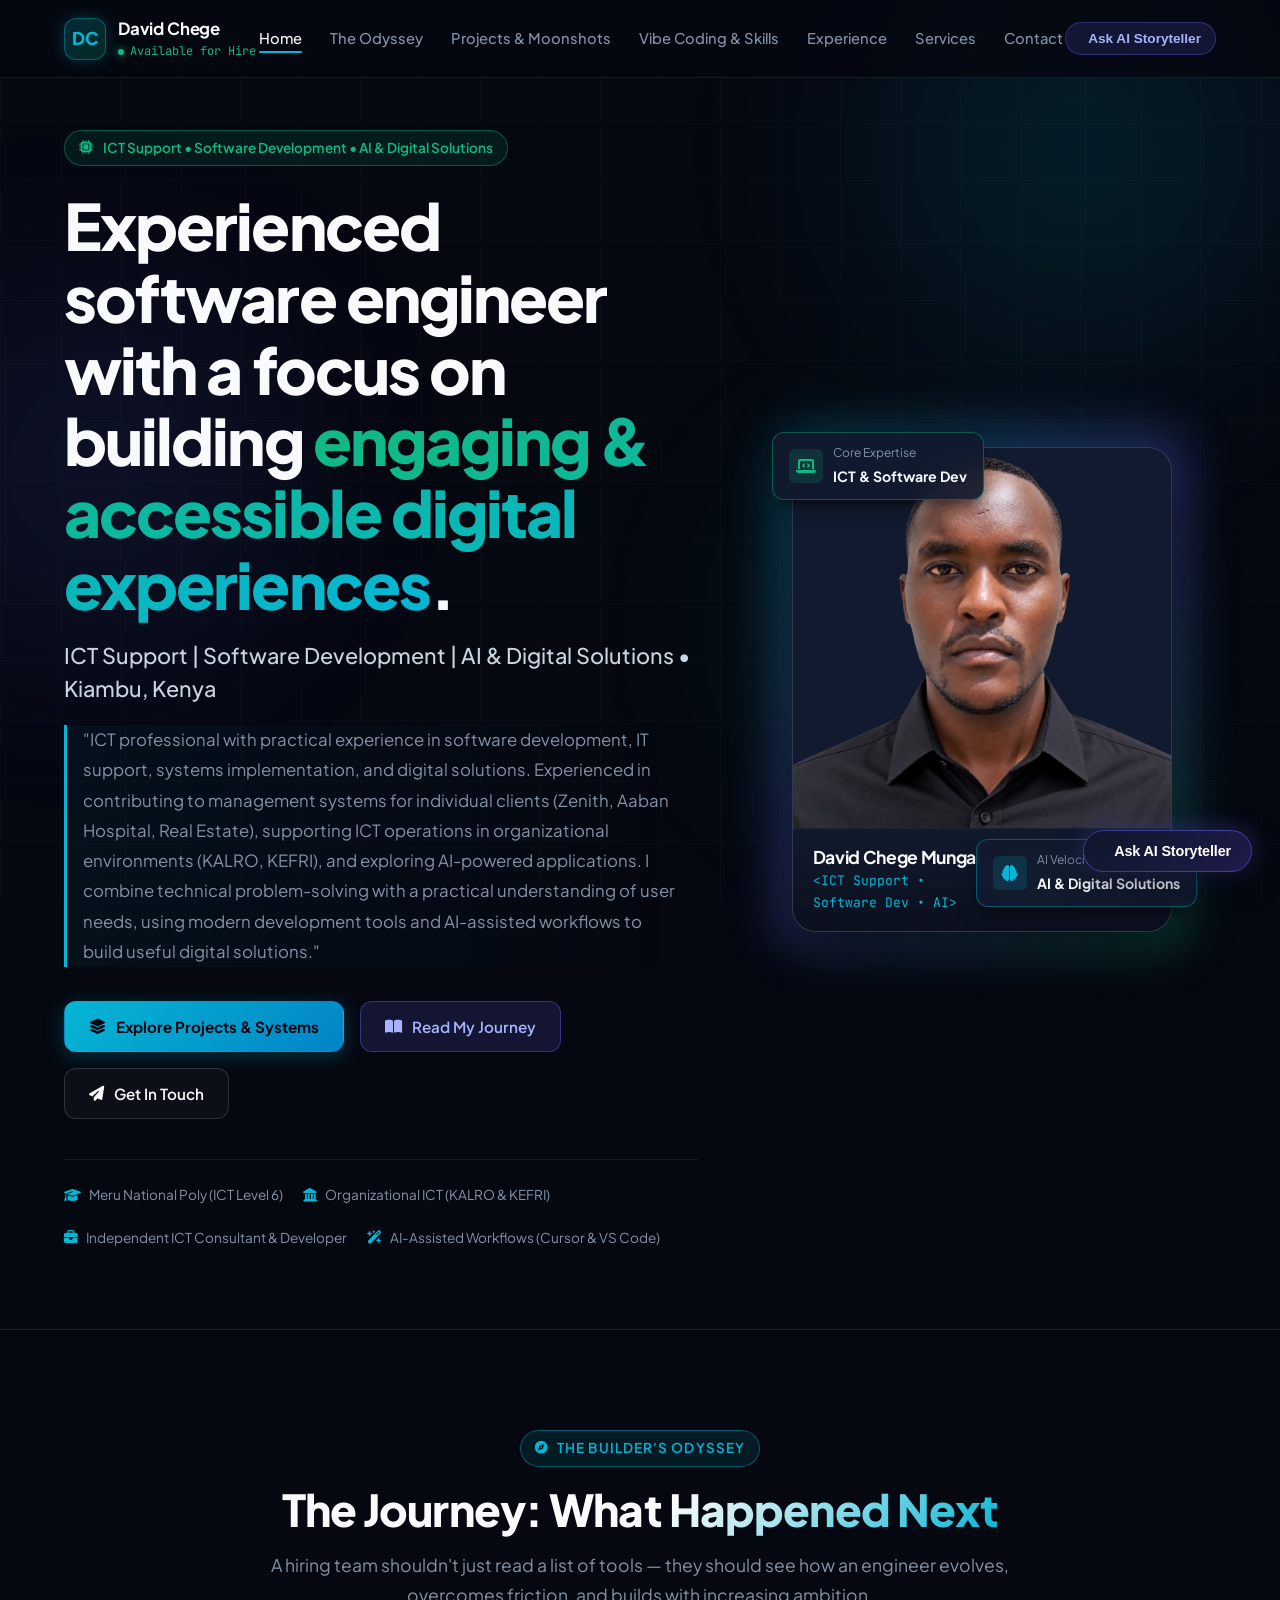
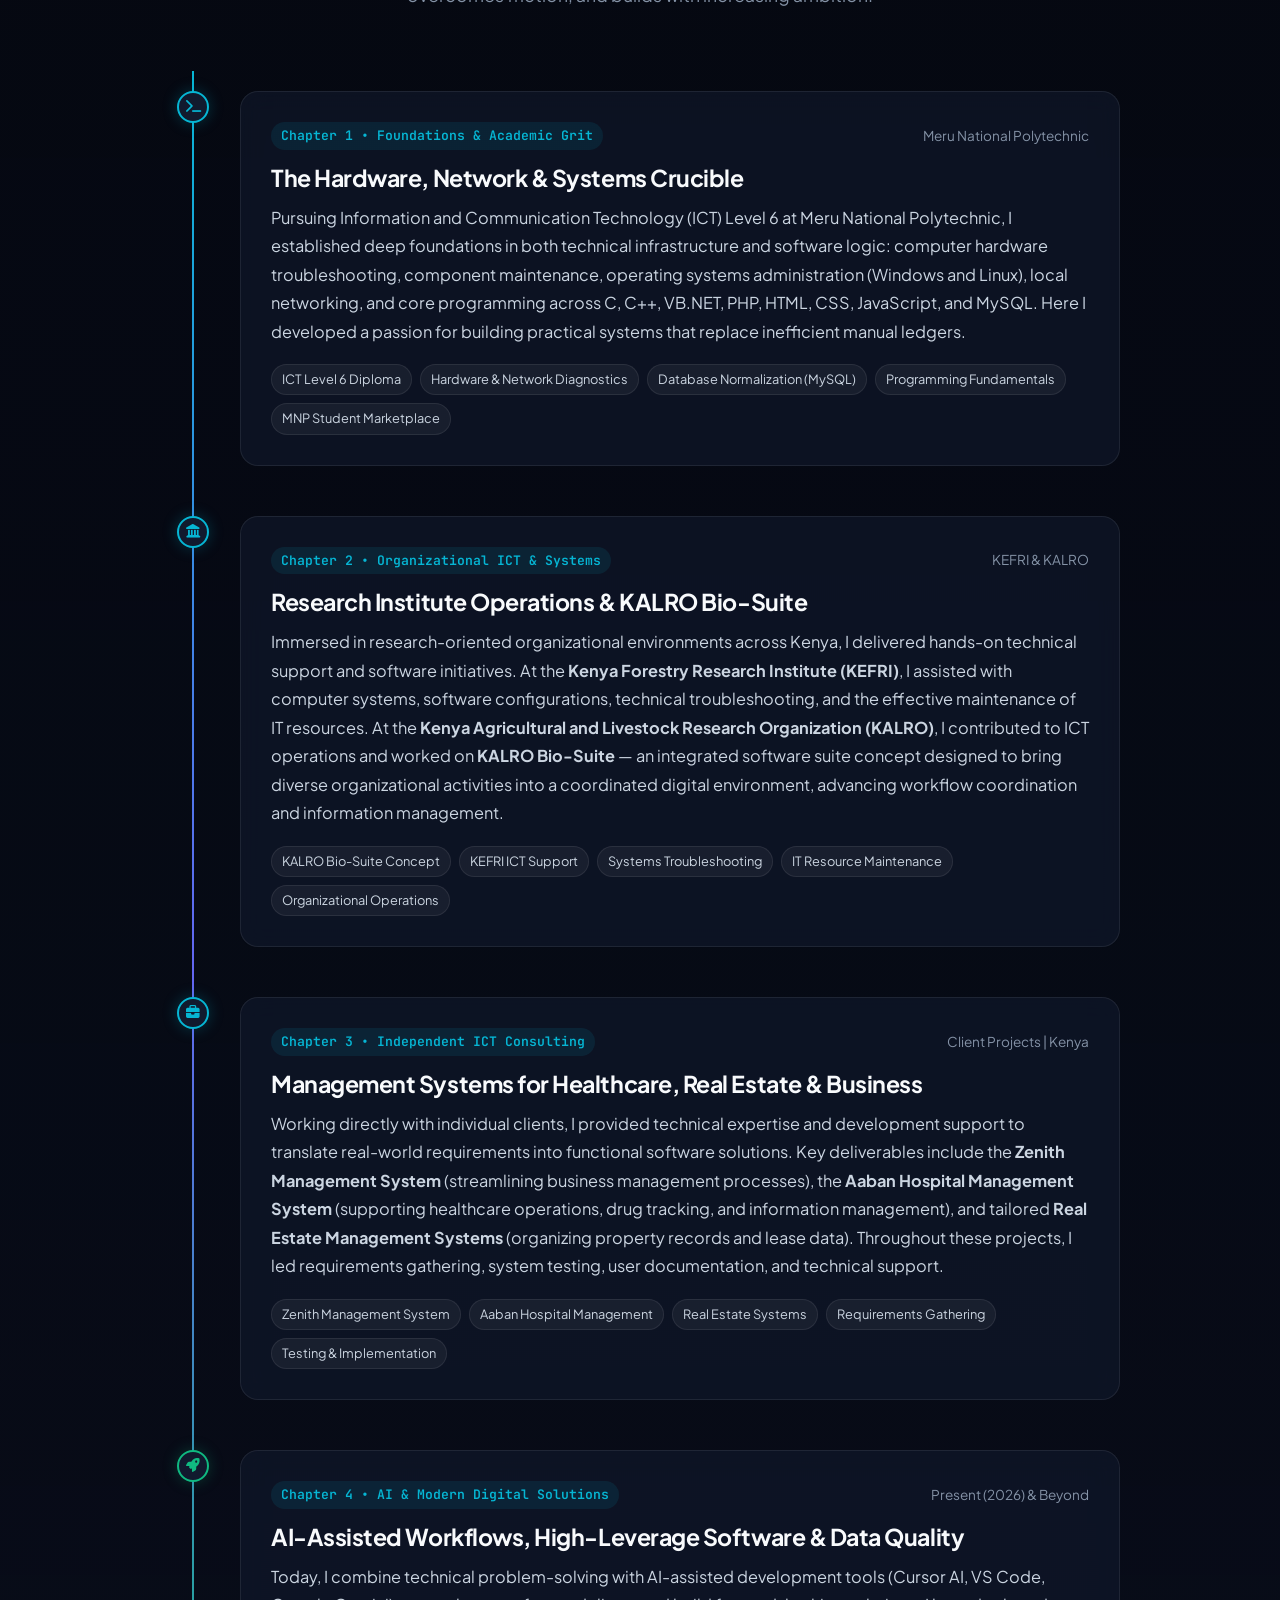
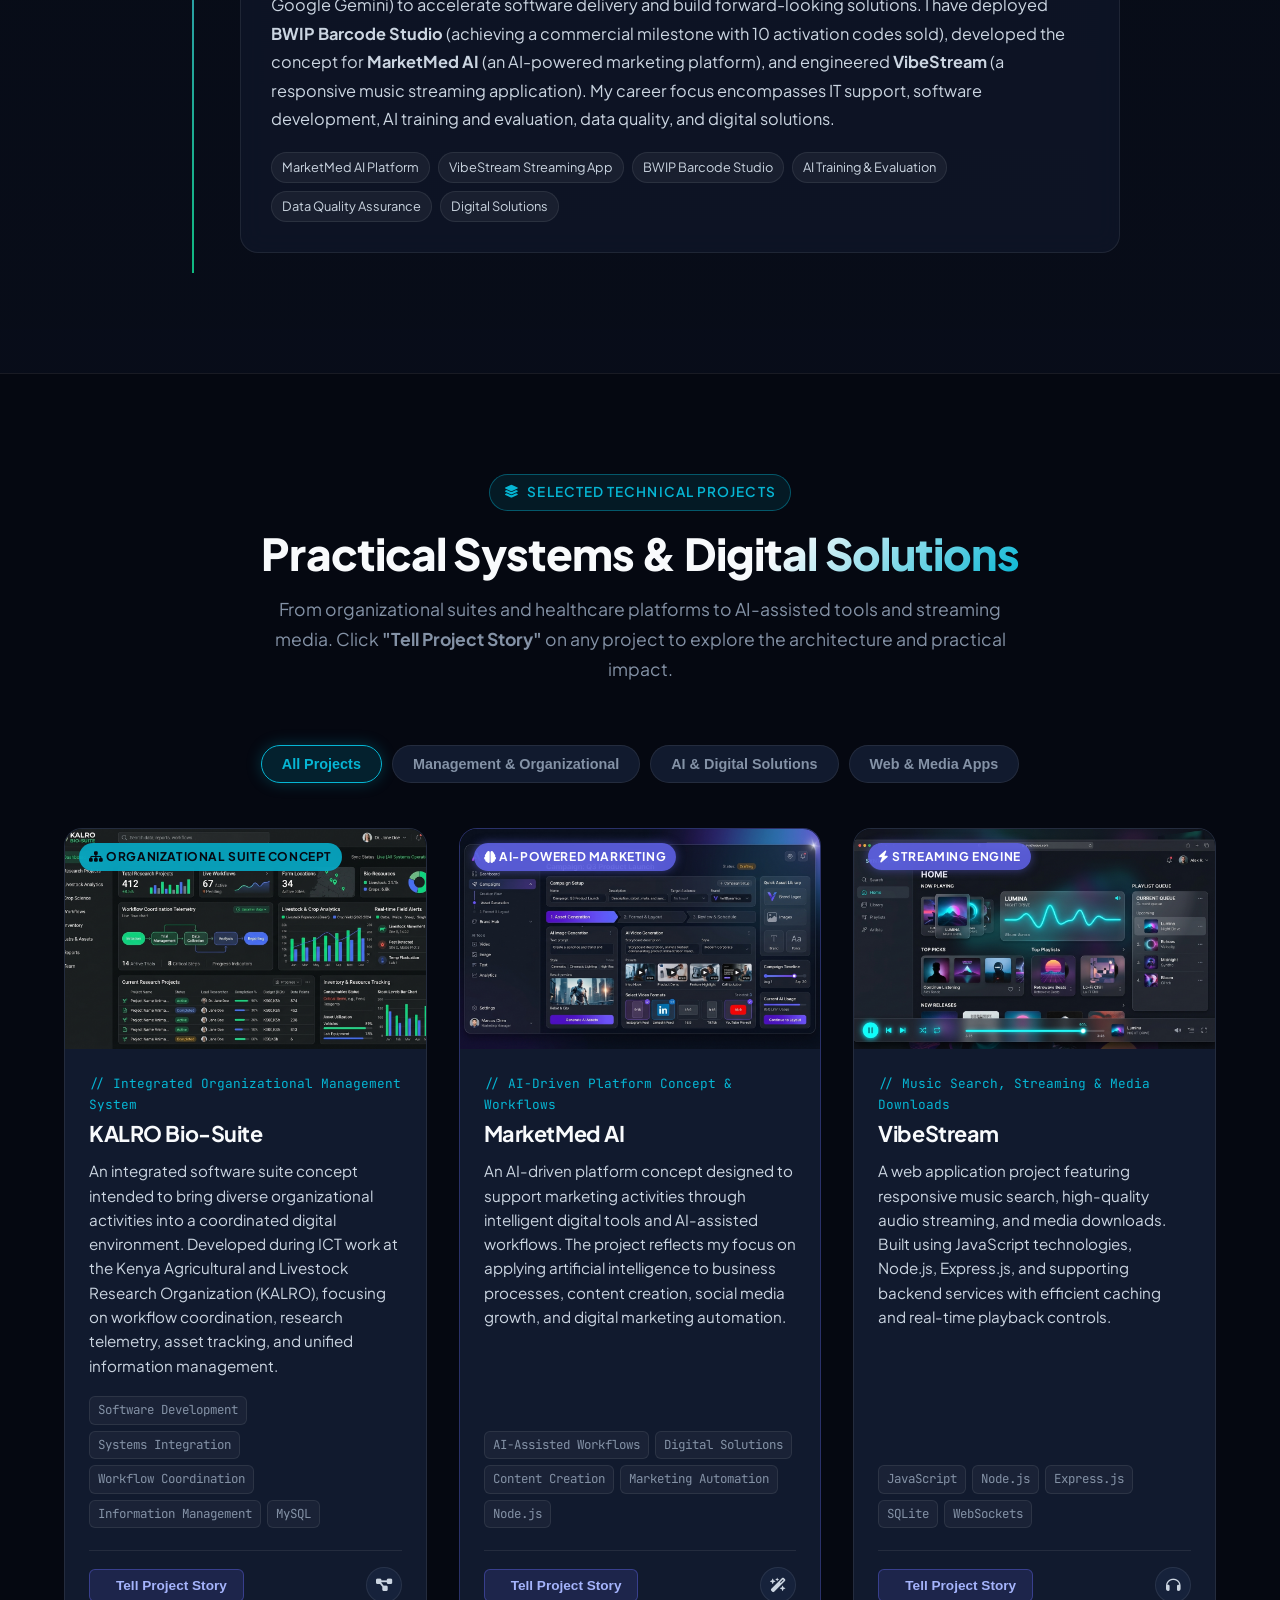
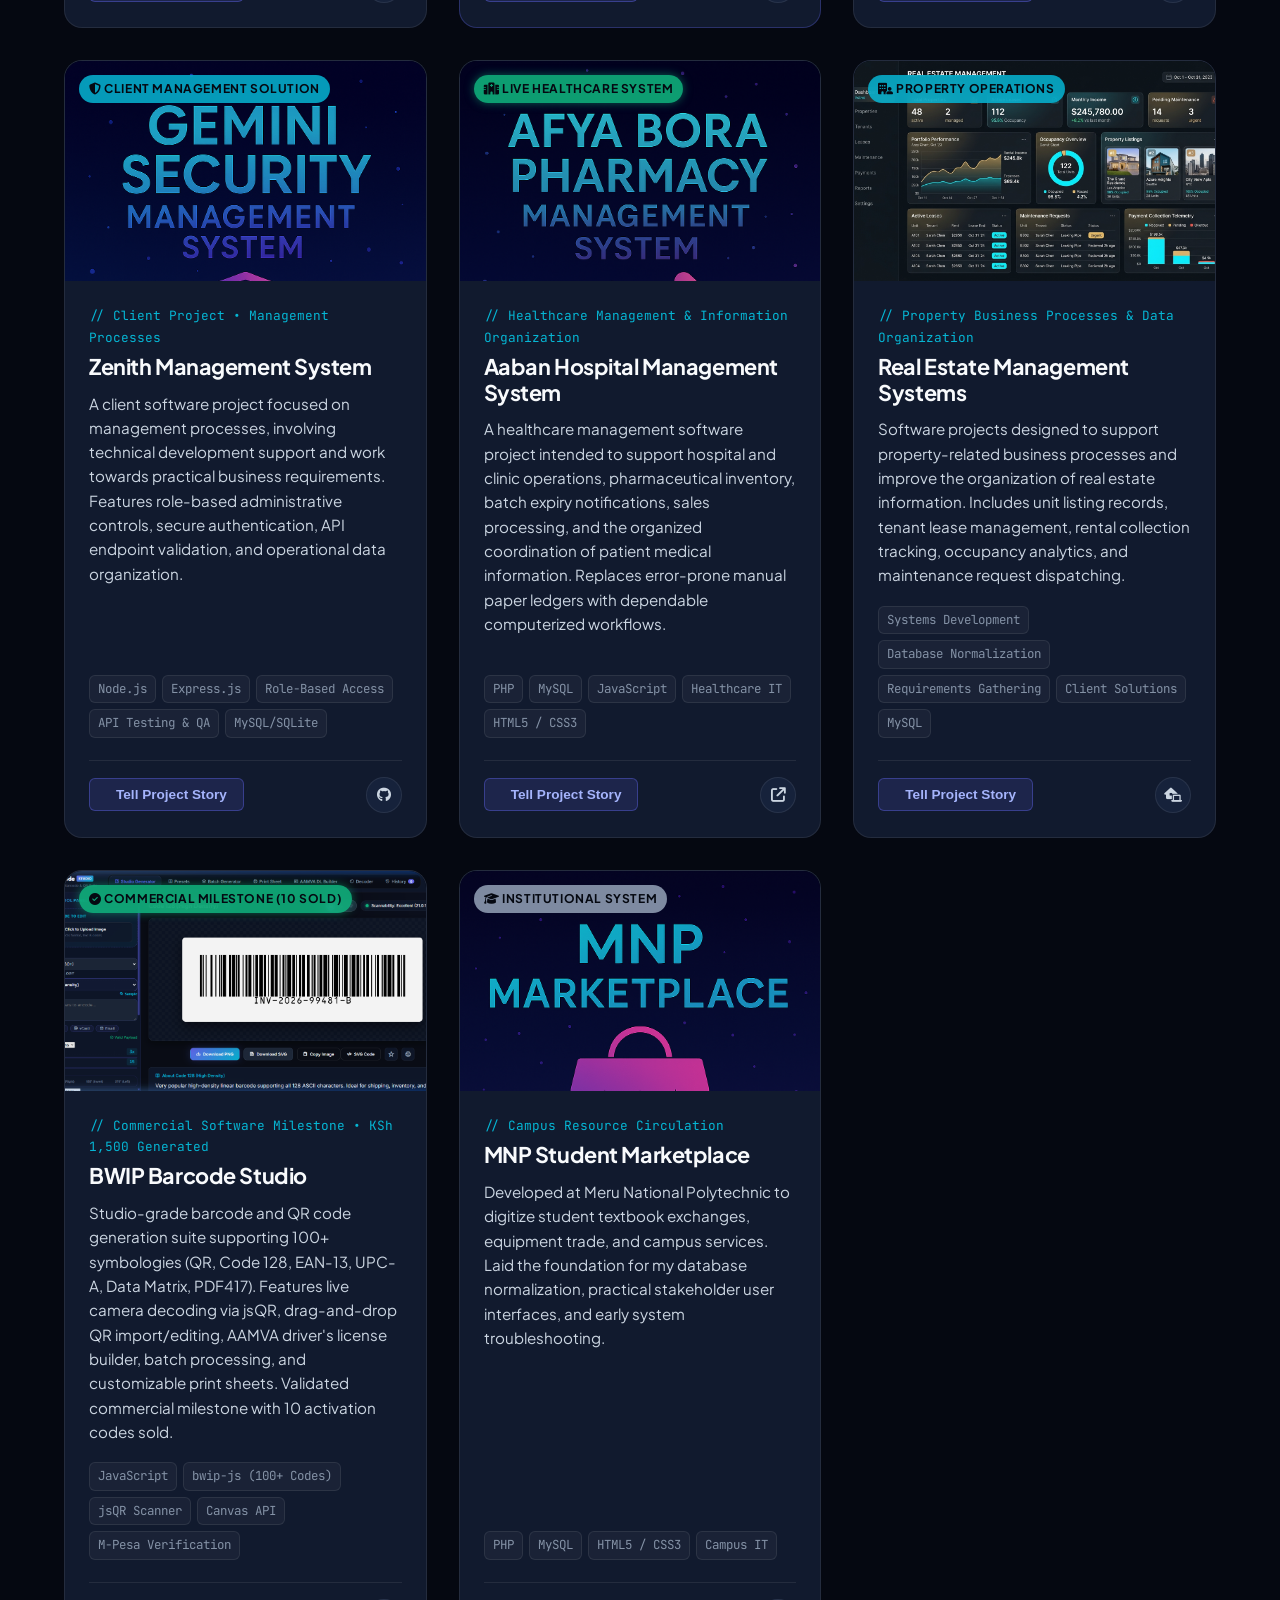
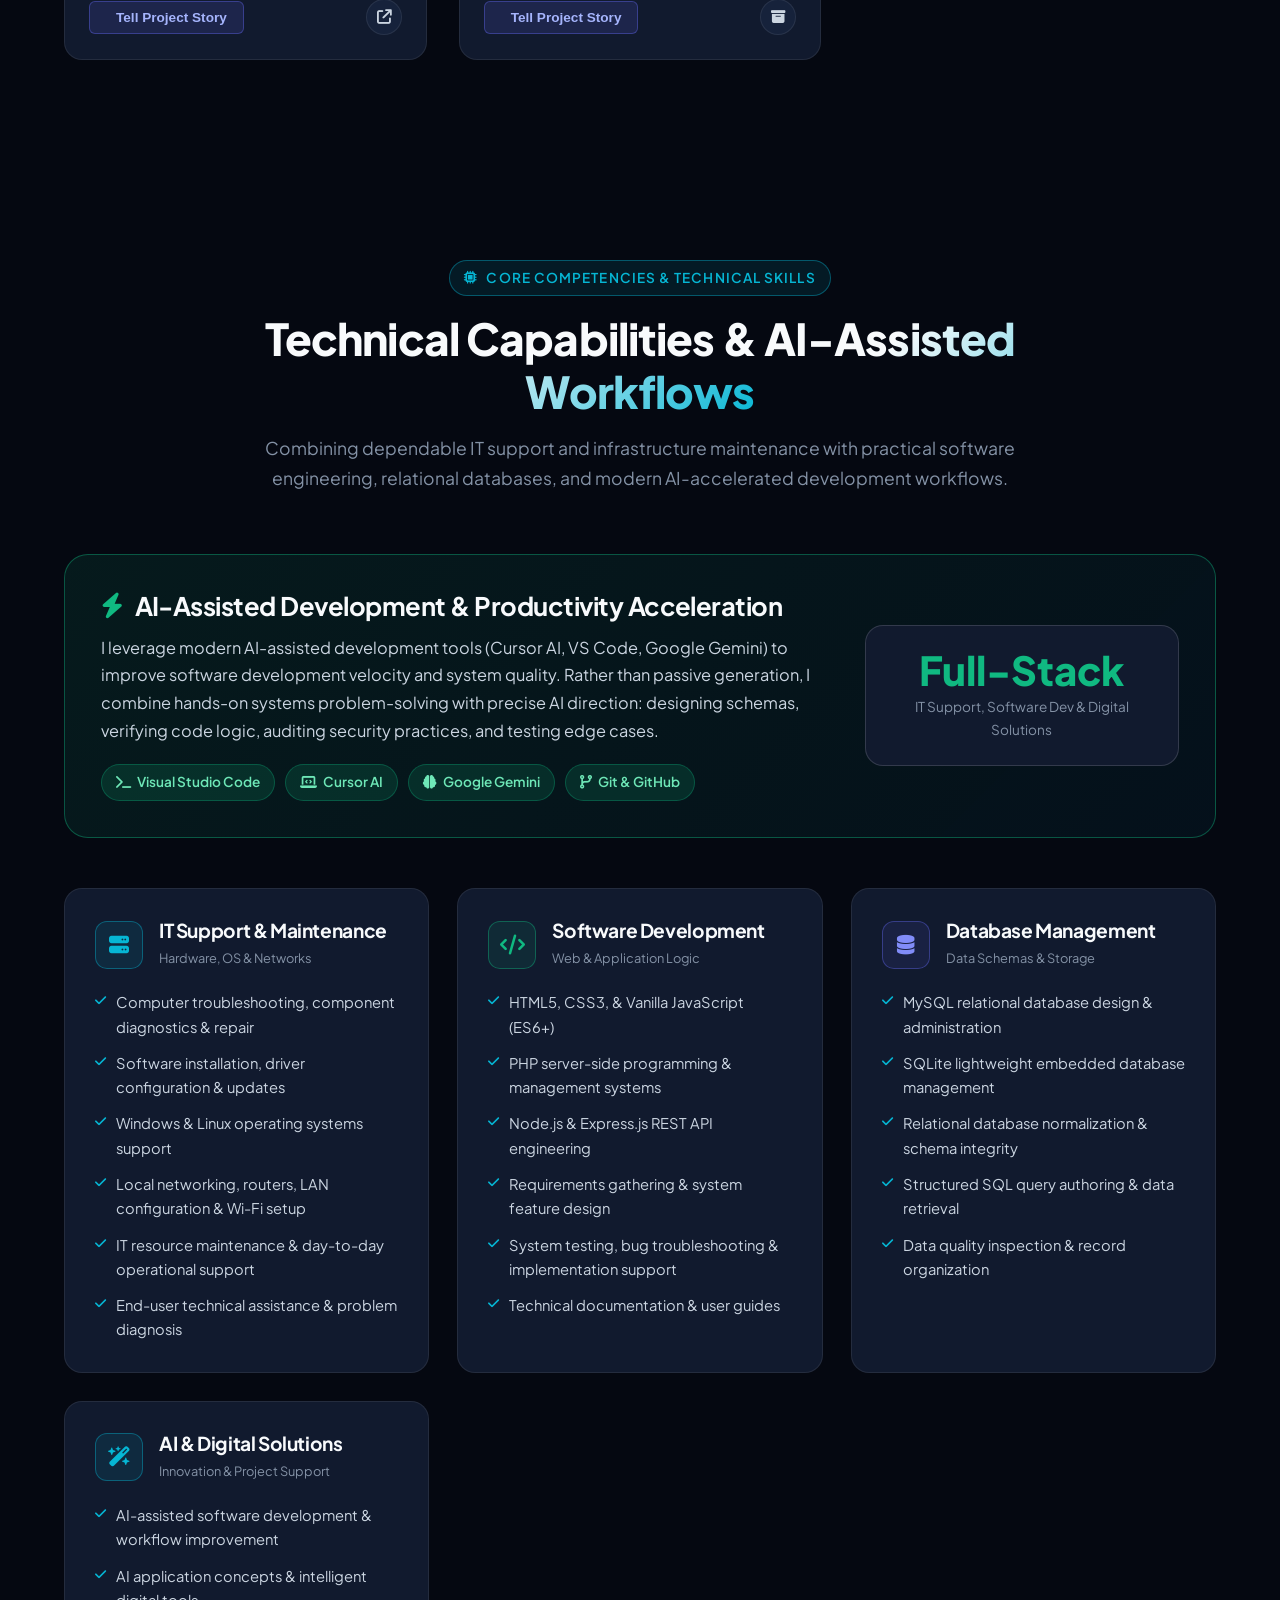
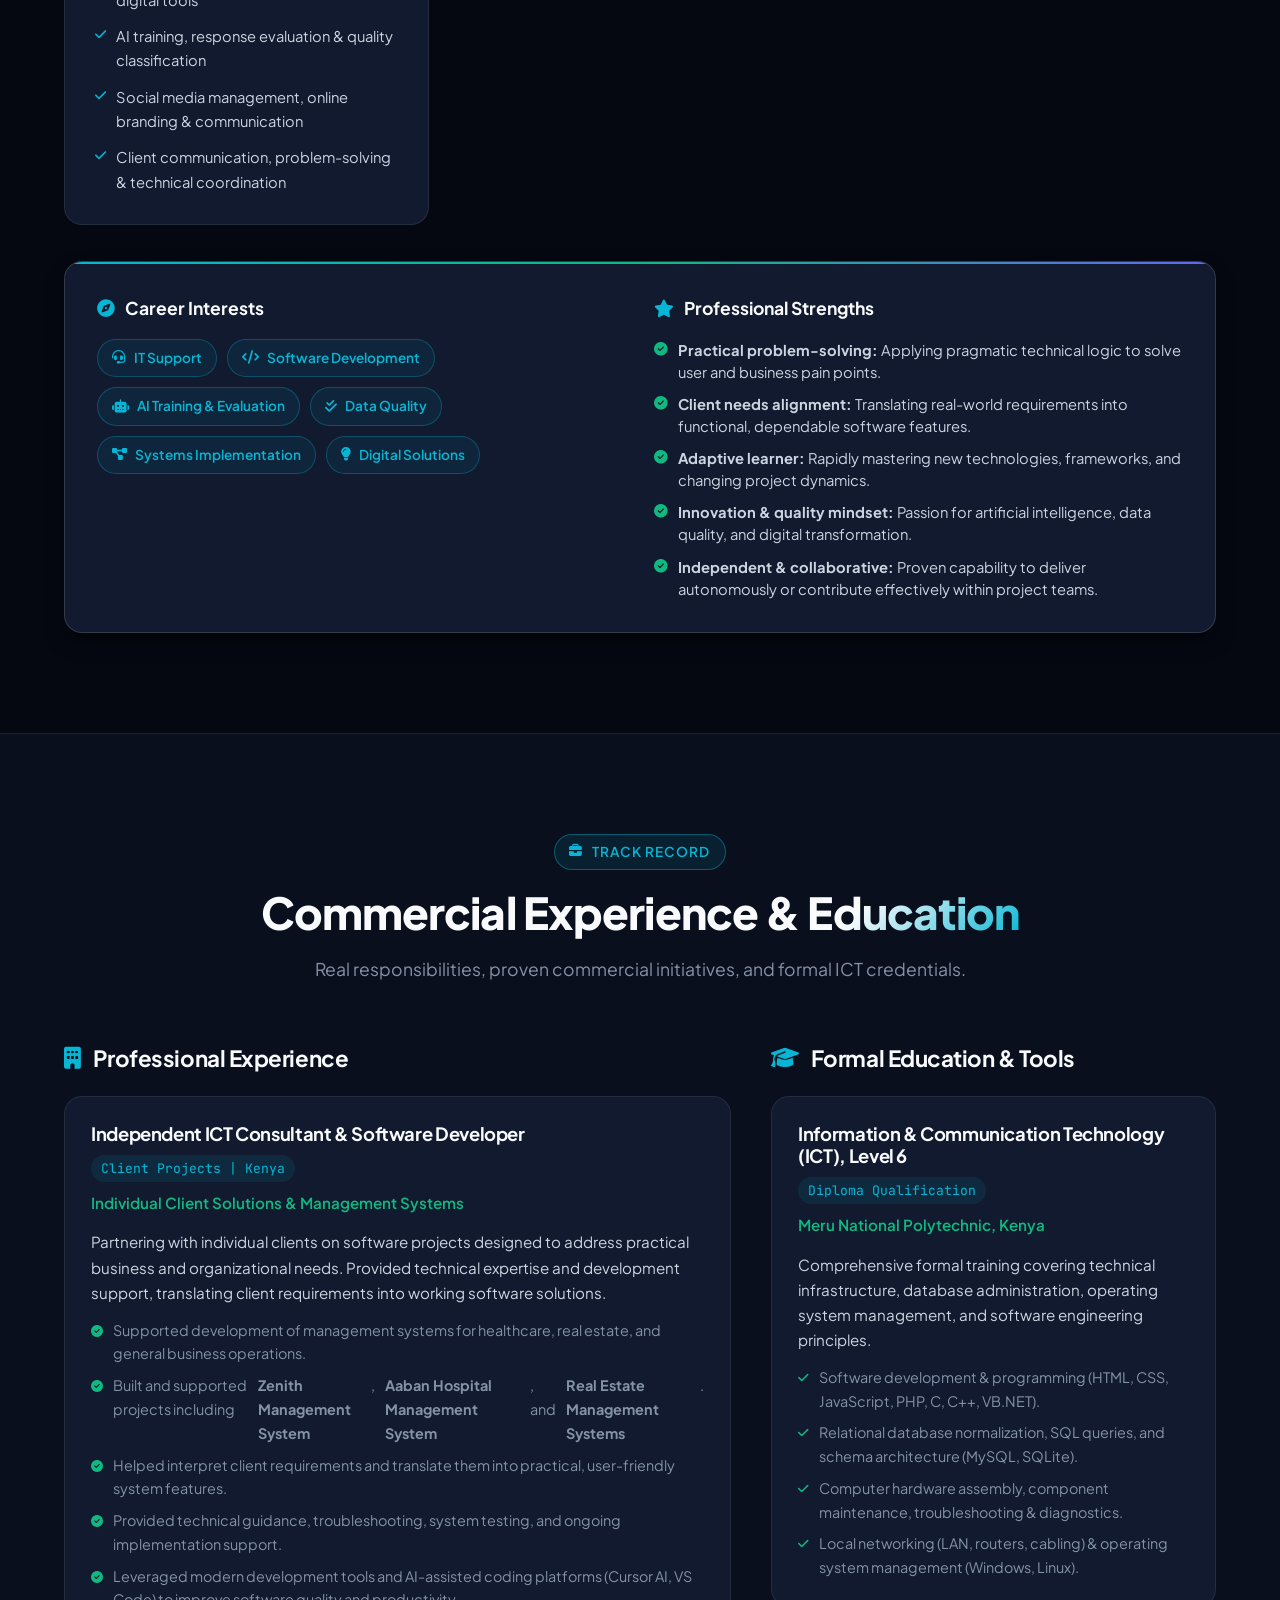
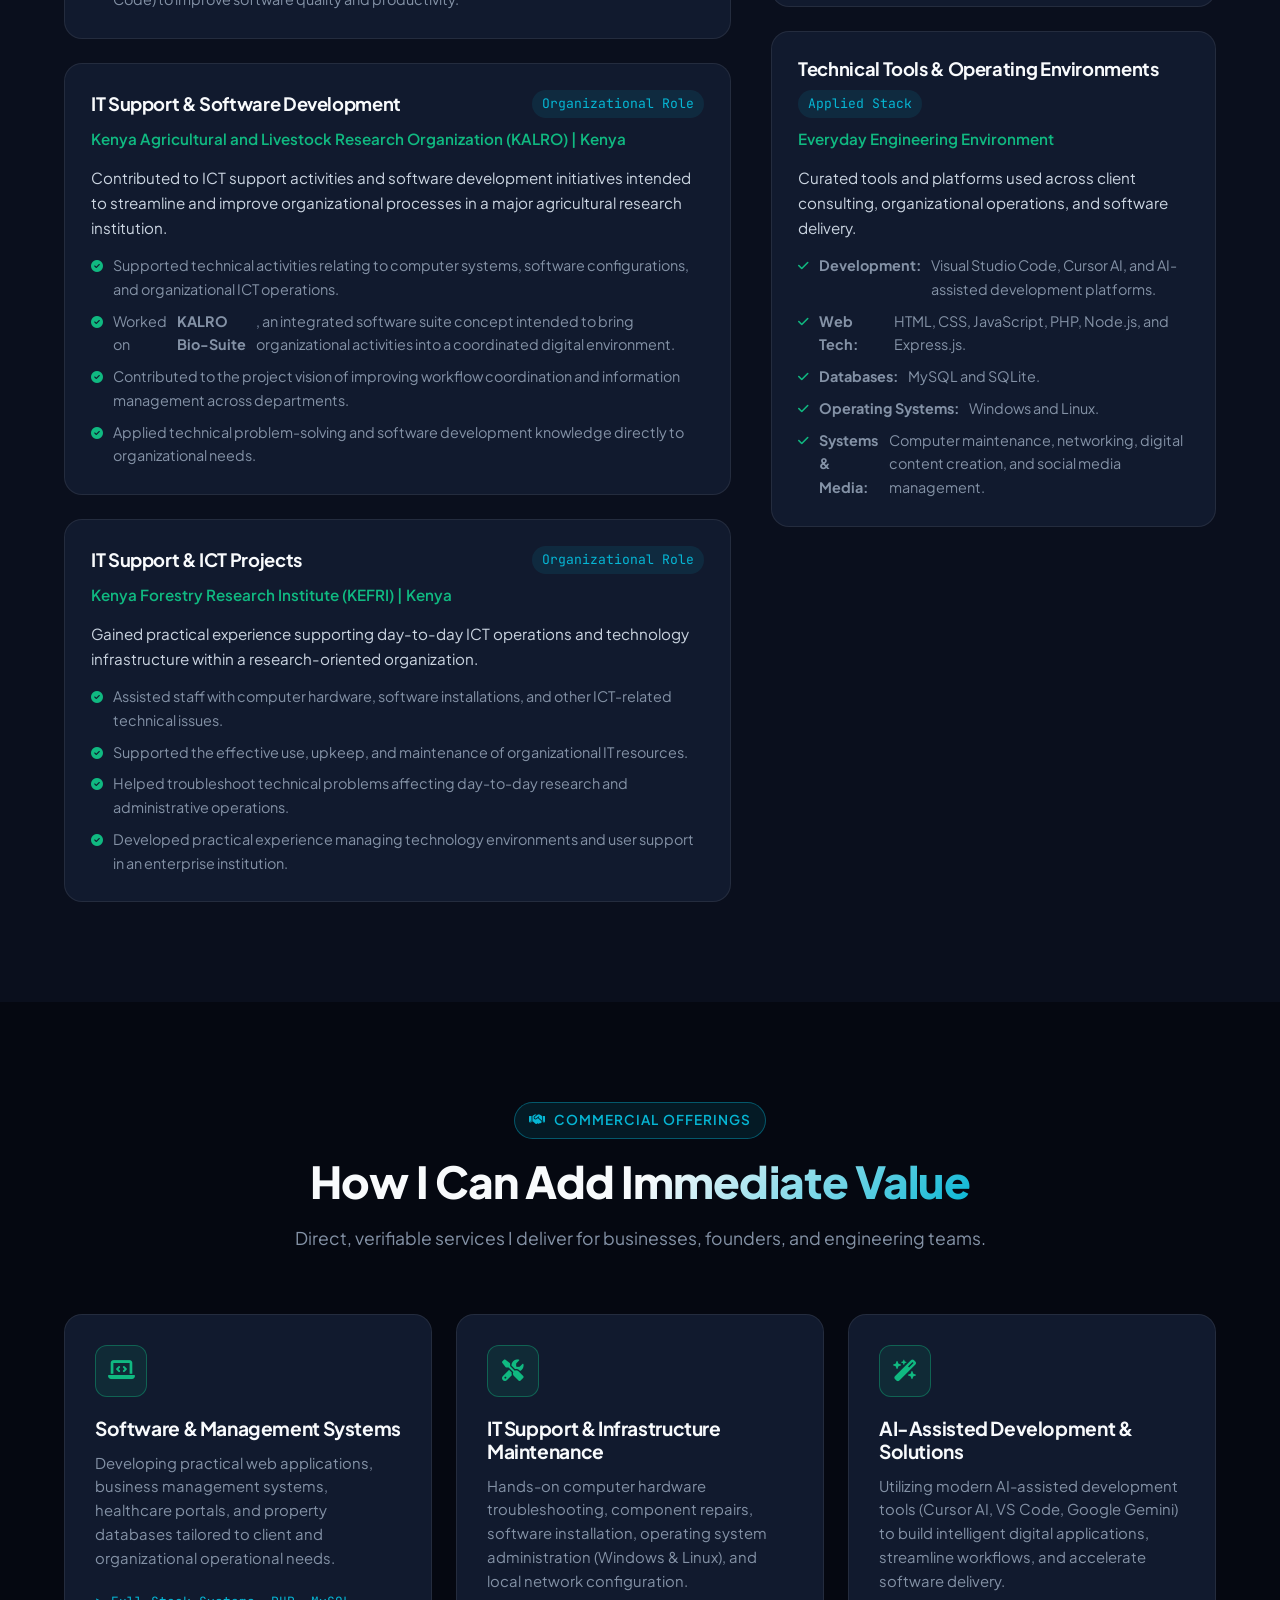
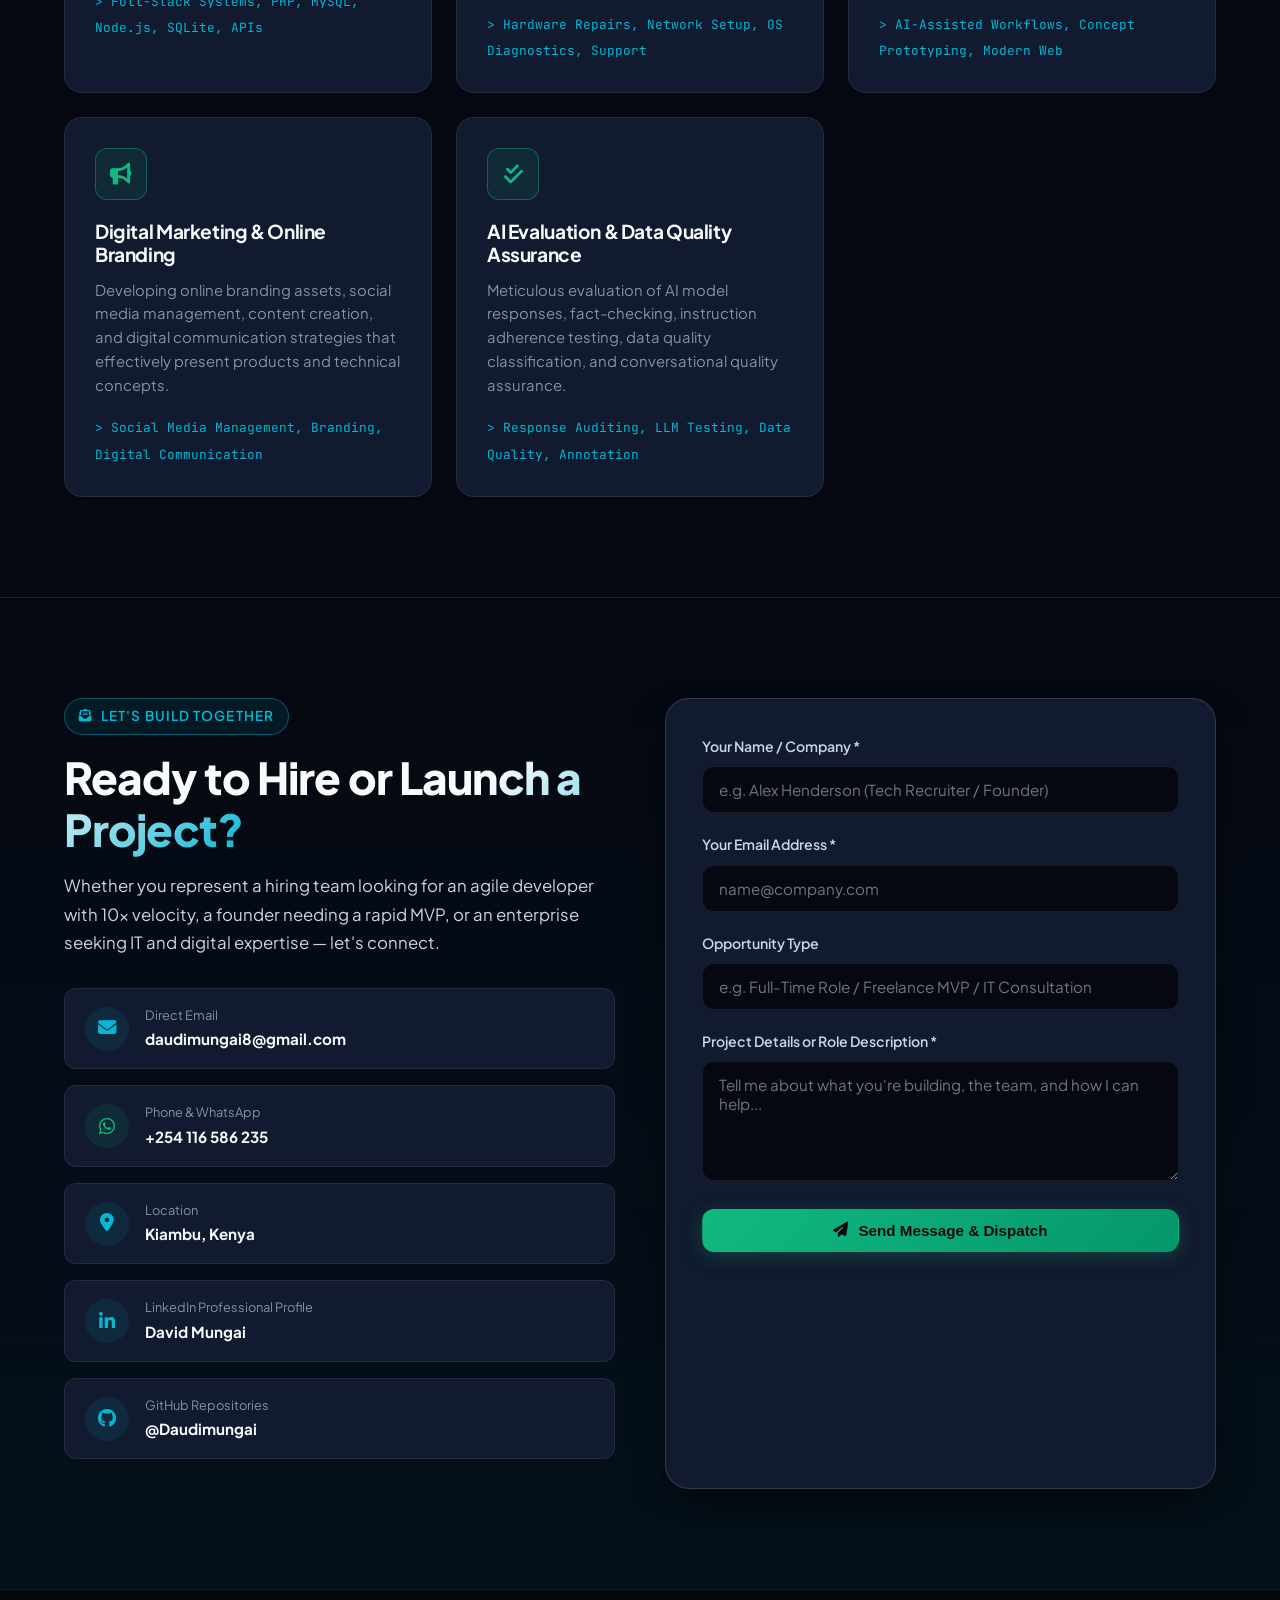
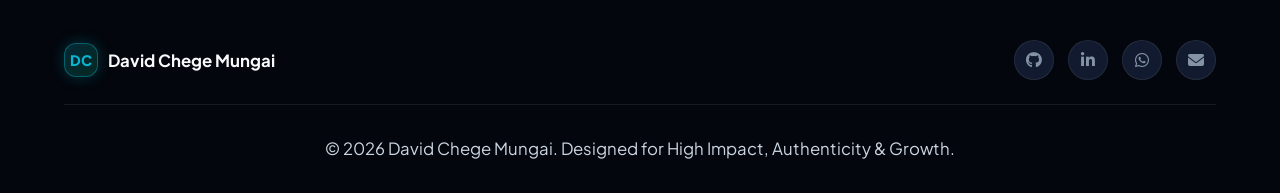
==== commit 51190e79: "feat: update portfolio with updated CV credentials, projects, and contact info" ====
--- a/index.html
+++ b/index.html
@@ -4,18 +4,18 @@
 <head>
     <meta charset="UTF-8">
     <meta name="viewport" content="width=device-width, initial-scale=1.0">
-    <title>David Chege Mungai | Web Developer • AI "Vibe Coder" • Business Solutions</title>
+    <title>David Chege Mungai | ICT Support • Software Development • AI &amp; Digital Solutions</title>
     <meta name="description"
-        content="Explore the portfolio and builder odyssey of David Chege Mungai. ICT professional specializing in web engineering, AI-assisted rapid development (Vibe Coding), IT systems, and commercial digital solutions.">
+        content="Portfolio of David Chege Mungai. ICT professional experienced in software development, IT support, systems implementation, and digital solutions. Based in Kiambu, Kenya.">
     <meta name="keywords"
-        content="David Chege, David Chege Mungai, Web Developer Kenya, AI Vibe Coding, Full Stack Developer, Ngao Roofing, Afya Bora Pharmacy, VibeStream, IT Support Kenya">
+        content="David Chege Mungai, ICT Support Kenya, Software Development Kiambu, KALRO Bio-Suite, KEFRI IT Support, Zenith Management System, Aaban Hospital Management System, Real Estate Systems, MarketMed AI, VibeStream, AI Solutions">
     <meta name="author" content="David Chege Mungai">
 
     <!-- Open Graph / Social Sharing -->
     <meta property="og:type" content="website">
-    <meta property="og:title" content="David Chege Mungai — Web Developer & AI Vibe Coder">
+    <meta property="og:title" content="David Chege Mungai — ICT Support | Software Development | AI &amp; Digital Solutions">
     <meta property="og:description"
-        content="From hardware diagnostics to scalable media engines and business systems. Discover David Chege's projects, experience, and AI-accelerated workflows.">
+        content="ICT professional with practical experience in software development, IT support, systems implementation, and digital solutions. Kiambu, Kenya.">
     <meta property="og:image" content="profile.png">
 
     <!-- Google Fonts & Font Awesome 6 -->
@@ -87,33 +87,30 @@
                     <div class="hero-content">
                         <div class="hero-badge-pill">
                             <i class="fas fa-microchip"></i>
-                            <span>2026 Portfolio • Web Engineering & AI-Assisted Development</span>
+                            <span>ICT Support • Software Development • AI &amp; Digital Solutions</span>
                         </div>
 
                         <h1 class="hero-title">
-                            I build practical digital systems using modern web architecture &amp;
-                            <span class="highlight-gradient">AI-assisted "Vibe Coding"</span>.
+                            Experienced software engineer with a focus on building 
+                            <span class="highlight-gradient">engaging &amp; accessible digital experiences</span>.
                         </h1>
 
                         <p class="hero-tagline">
-                            Web Developer | AI-Augmented Prototyper | Commercial Digital Strategist
+                            ICT Support | Software Development | AI &amp; Digital Solutions • Kiambu, Kenya
                         </p>
 
                         <div class="hero-story-teaser">
-                            "Every great project starts with friction. From fixing chaotic pharmacy records and heading
-                            digital marketing at <strong>Ngao Roofing Ltd</strong>, to architecting high-concurrency
-                            streaming engines and AI trading tools — I turn complex business problems into elegant,
-                            revenue-generating software."
+                            "ICT professional with practical experience in software development, IT support, systems implementation, and digital solutions. Experienced in contributing to management systems for individual clients (Zenith, Aaban Hospital, Real Estate), supporting ICT operations in organizational environments (KALRO, KEFRI), and exploring AI-powered applications. I combine technical problem-solving with a practical understanding of user needs, using modern development tools and AI-assisted workflows to build useful digital solutions."
                         </div>
 
                         <div class="hero-cta-group">
                             <a href="#projects" class="btn btn-primary">
-                                <i class="fas fa-rocket"></i>
-                                <span>Explore Moonshot Projects</span>
+                                <i class="fas fa-layer-group"></i>
+                                <span>Explore Projects &amp; Systems</span>
                             </a>
                             <a href="#odyssey" class="btn btn-story">
                                 <i class="fas fa-book-open"></i>
-                                <span>Read My Story</span>
+                                <span>Read My Journey</span>
                             </a>
                             <a href="#contact" class="btn btn-outline">
                                 <i class="fas fa-paper-plane"></i>
@@ -127,12 +124,16 @@
                                 <span>Meru National Poly (ICT Level 6)</span>
                             </div>
                             <div class="trust-item">
+                                <i class="fas fa-landmark"></i>
+                                <span>Organizational ICT (KALRO &amp; KEFRI)</span>
+                            </div>
+                            <div class="trust-item">
                                 <i class="fas fa-briefcase"></i>
-                                <span>Ex-Head of Digital Marketing (Ngao Roofing)</span>
+                                <span>Independent ICT Consultant &amp; Developer</span>
                             </div>
                             <div class="trust-item">
                                 <i class="fas fa-wand-magic-sparkles"></i>
-                                <span>5x Prototyping Velocity with AI</span>
+                                <span>AI-Assisted Workflows (Cursor &amp; VS Code)</span>
                             </div>
                         </div>
                     </div>
@@ -147,29 +148,29 @@
                                 <div class="portrait-overlay-meta">
                                     <div class="portrait-meta-info">
                                         <h4>David Chege Mungai</h4>
-                                        <p>&lt;Builder / Problem Solver&gt;</p>
+                                        <p>&lt;ICT Support • Software Dev • AI&gt;</p>
                                     </div>
                                     <div class="location-tag">
                                         <i class="fas fa-location-dot"></i>
-                                        <span>Kenya • Remote Global</span>
+                                        <span>Kiambu, Kenya • Remote &amp; On-Site</span>
                                     </div>
                                 </div>
                             </div>
 
                             <!-- Floating Interactive Badges -->
                             <div class="floating-badge vibe-badge">
-                                <div class="badge-icon"><i class="fas fa-bolt"></i></div>
+                                <div class="badge-icon"><i class="fas fa-laptop-code"></i></div>
                                 <div class="badge-text">
-                                    <span>Superpower</span>
-                                    <strong>Vibe Coding Master</strong>
+                                    <span>Core Expertise</span>
+                                    <strong>ICT &amp; Software Dev</strong>
                                 </div>
                             </div>
 
                             <div class="floating-badge scale-badge">
-                                <div class="badge-icon"><i class="fas fa-chart-line"></i></div>
+                                <div class="badge-icon"><i class="fas fa-brain"></i></div>
                                 <div class="badge-text">
-                                    <span>Mindset</span>
-                                    <strong>Commercial Impact</strong>
+                                    <span>AI Velocity</span>
+                                    <strong>AI &amp; Digital Solutions</strong>
                                 </div>
                             </div>
                         </div>
@@ -204,22 +205,21 @@
                         <div class="chapter-card">
                             <div class="chapter-header">
                                 <span class="chapter-tag">Chapter 1 • Foundations &amp; Academic Grit</span>
-                                <span class="chapter-date">2023 — Early 2024</span>
-                            </div>
-                            <h3 class="chapter-title">The Hardware &amp; Database Crucible</h3>
+                                <span class="chapter-date">Meru National Polytechnic</span>
+                            </div>
+                            <h3 class="chapter-title">The Hardware, Network &amp; Systems Crucible</h3>
                             <p class="chapter-narrative">
-                                At Meru National Polytechnic pursuing ICT Level 6, I didn't start with glossy
-                                drag-and-drop builders. I started with real computer mechanics: disassembling
-                                motherboard hardware, diagnosing operating systems, configuring local area networks, and
-                                coding in C, C++, VB.NET, PHP, and MySQL.
-                                When I saw local pharmacies losing money because of chaotic paper ledgers, I built the
-                                <strong>Afya Bora Pharmacy Management System</strong> to automate drug inventory and
-                                sales records.
+                                Pursuing Information and Communication Technology (ICT) Level 6 at Meru National Polytechnic,
+                                I established deep foundations in both technical infrastructure and software logic: computer
+                                hardware troubleshooting, component maintenance, operating systems administration (Windows and Linux),
+                                local networking, and core programming across C, C++, VB.NET, PHP, HTML, CSS, JavaScript, and MySQL.
+                                Here I developed a passion for building practical systems that replace inefficient manual ledgers.
                             </p>
                             <div class="chapter-highlights">
-                                <span class="highlight-chip">Computer Diagnostics</span>
-                                <span class="highlight-chip">Relational Database Normalization</span>
-                                <span class="highlight-chip">Afya Bora System</span>
+                                <span class="highlight-chip">ICT Level 6 Diploma</span>
+                                <span class="highlight-chip">Hardware &amp; Network Diagnostics</span>
+                                <span class="highlight-chip">Database Normalization (MySQL)</span>
+                                <span class="highlight-chip">Programming Fundamentals</span>
                                 <span class="highlight-chip">MNP Student Marketplace</span>
                             </div>
                         </div>
@@ -227,54 +227,55 @@
 
                     <!-- Chapter 2 -->
                     <div class="timeline-chapter">
-                        <div class="chapter-node"><i class="fas fa-building"></i></div>
+                        <div class="chapter-node"><i class="fas fa-landmark"></i></div>
                         <div class="chapter-card">
                             <div class="chapter-header">
-                                <span class="chapter-tag">Chapter 2 • The Commercial Fire</span>
-                                <span class="chapter-date">2024 — 2025</span>
-                            </div>
-                            <h3 class="chapter-title">Transition to Real Revenue: Ngao Roofing &amp; Harvey Home Depot
-                            </h3>
+                                <span class="chapter-tag">Chapter 2 • Organizational ICT &amp; Systems</span>
+                                <span class="chapter-date">KEFRI &amp; KALRO</span>
+                            </div>
+                            <h3 class="chapter-title">Research Institute Operations &amp; KALRO Bio-Suite</h3>
                             <p class="chapter-narrative">
-                                Technology is useless if it doesn't solve customer needs. Serving as <strong>Head of
-                                    Digital Marketing at Ngao Roofing Ltd</strong>, I took charge of the digital
-                                visibility of NGAO TILE stone-coated roofing products. I engineered marketing assets,
-                                customer discovery funnels, and product presentations that made premium building
-                                materials simple to understand. Later with <strong>Harvey Home Depot Ltd</strong>, I
-                                presented high-efficiency solar and electric water heating systems to homeowners. This
-                                taught me what hiring managers care about: business outcomes.
+                                Immersed in research-oriented organizational environments across Kenya, I delivered hands-on technical
+                                support and software initiatives. At the <strong>Kenya Forestry Research Institute (KEFRI)</strong>, I
+                                assisted with computer systems, software configurations, technical troubleshooting, and the effective maintenance
+                                of IT resources. At the <strong>Kenya Agricultural and Livestock Research Organization (KALRO)</strong>, I
+                                contributed to ICT operations and worked on <strong>KALRO Bio-Suite</strong> — an integrated software suite concept
+                                designed to bring diverse organizational activities into a coordinated digital environment, advancing workflow
+                                coordination and information management.
                             </p>
                             <div class="chapter-highlights">
-                                <span class="highlight-chip">NGAO TILE Digital Campaigns</span>
-                                <span class="highlight-chip">Commercial Presentation</span>
-                                <span class="highlight-chip">Customer Conversion</span>
-                                <span class="highlight-chip">Harvey Home Depot</span>
+                                <span class="highlight-chip">KALRO Bio-Suite Concept</span>
+                                <span class="highlight-chip">KEFRI ICT Support</span>
+                                <span class="highlight-chip">Systems Troubleshooting</span>
+                                <span class="highlight-chip">IT Resource Maintenance</span>
+                                <span class="highlight-chip">Organizational Operations</span>
                             </div>
                         </div>
                     </div>
 
                     <!-- Chapter 3 -->
                     <div class="timeline-chapter">
-                        <div class="chapter-node"><i class="fas fa-wand-magic-sparkles"></i></div>
+                        <div class="chapter-node"><i class="fas fa-briefcase"></i></div>
                         <div class="chapter-card">
                             <div class="chapter-header">
-                                <span class="chapter-tag">Chapter 3 • The AI Inflection Point</span>
-                                <span class="chapter-date">2025 — 2026</span>
-                            </div>
-                            <h3 class="chapter-title">Mastering "Vibe Coding" &amp; 10x Prototyping Velocity</h3>
+                                <span class="chapter-tag">Chapter 3 • Independent ICT Consulting</span>
+                                <span class="chapter-date">Client Projects | Kenya</span>
+                            </div>
+                            <h3 class="chapter-title">Management Systems for Healthcare, Real Estate &amp; Business</h3>
                             <p class="chapter-narrative">
-                                When modern AI development tools arrived, I didn't see them as a shortcut — I saw an
-                                accelerator. By combining my deep foundational understanding of databases, networking,
-                                and security with tools like <strong>Cursor, Windsurf, Lovable, Bolt.new, and Google
-                                    Gemini</strong>, I transformed into a high-speed "Vibe Coder". I write architecture
-                                blueprints, direct AI agents with precision, rigorously audit security and edge cases,
-                                and deliver functional MVPs in days that previously took months.
+                                Working directly with individual clients, I provided technical expertise and development support to translate
+                                real-world requirements into functional software solutions. Key deliverables include the <strong>Zenith Management System</strong>
+                                (streamlining business management processes), the <strong>Aaban Hospital Management System</strong> (supporting healthcare
+                                operations, drug tracking, and information management), and tailored <strong>Real Estate Management Systems</strong>
+                                (organizing property records and lease data). Throughout these projects, I led requirements gathering, system testing,
+                                user documentation, and technical support.
                             </p>
                             <div class="chapter-highlights">
-                                <span class="highlight-chip">AI-Directed Engineering</span>
-                                <span class="highlight-chip">Cursor &amp; Windsurf Workflows</span>
-                                <span class="highlight-chip">Rigorous Code Verification</span>
-                                <span class="highlight-chip">AI Quality Assurance</span>
+                                <span class="highlight-chip">Zenith Management System</span>
+                                <span class="highlight-chip">Aaban Hospital Management</span>
+                                <span class="highlight-chip">Real Estate Systems</span>
+                                <span class="highlight-chip">Requirements Gathering</span>
+                                <span class="highlight-chip">Testing &amp; Implementation</span>
                             </div>
                         </div>
                     </div>
@@ -284,20 +285,24 @@
                         <div class="chapter-node active-node"><i class="fas fa-rocket"></i></div>
                         <div class="chapter-card">
                             <div class="chapter-header">
-                                <span class="chapter-tag">Chapter 4 • The Moonshot Horizon</span>
+                                <span class="chapter-tag">Chapter 4 • AI &amp; Modern Digital Solutions</span>
                                 <span class="chapter-date">Present (2026) &amp; Beyond</span>
                             </div>
-                            <h3 class="chapter-title">Building High-Scale Systems &amp; Commercial Milestones</h3>
+                            <h3 class="chapter-title">AI-Assisted Workflows, High-Leverage Software &amp; Data Quality</h3>
                             <p class="chapter-narrative">
-                                Today, my focus is on high-leverage software and verified commercial milestones. I have deployed <strong>BWIP Barcode Studio</strong> (achieving my first commercial software milestone with 10 activation codes sold), developed <strong>MarketMed AI</strong> (an operational AI-powered marketing intelligence platform), and architected <strong>VibeStream</strong> (an ultra-lightweight, resilient media streaming pipeline utilizing Node.js, SQLite, and Python FastAPI microservices), the <strong>AI Trading Analyzer</strong>, and a luxury <strong>Smartphone E-Commerce platform</strong> pairing global hardware with Africa's M-Pesa STK Push.
+                                Today, I combine technical problem-solving with AI-assisted development tools (Cursor AI, VS Code, Google Gemini)
+                                to accelerate software delivery and build forward-looking solutions. I have deployed <strong>BWIP Barcode Studio</strong>
+                                (achieving a commercial milestone with 10 activation codes sold), developed the concept for <strong>MarketMed AI</strong>
+                                (an AI-powered marketing platform), and engineered <strong>VibeStream</strong> (a responsive music streaming application).
+                                My career focus encompasses IT support, software development, AI training and evaluation, data quality, and digital solutions.
                             </p>
                             <div class="chapter-highlights">
-                                <span class="highlight-chip">BWIP Barcode Studio (10 Sales)</span>
                                 <span class="highlight-chip">MarketMed AI Platform</span>
-                                <span class="highlight-chip">VibeStream Media Engine</span>
-                                <span class="highlight-chip">AI Trading Vision</span>
-                                <span class="highlight-chip">Dual-Gateway Commerce</span>
-                                <span class="highlight-chip">Zenith Sync Event Platform</span>
+                                <span class="highlight-chip">VibeStream Streaming App</span>
+                                <span class="highlight-chip">BWIP Barcode Studio</span>
+                                <span class="highlight-chip">AI Training &amp; Evaluation</span>
+                                <span class="highlight-chip">Data Quality Assurance</span>
+                                <span class="highlight-chip">Digital Solutions</span>
                             </div>
                         </div>
                     </div>
@@ -311,30 +316,245 @@
                 <div class="section-header">
                     <div class="section-badge">
                         <i class="fas fa-layer-group"></i>
-                        <span>Project Portfolio</span>
+                        <span>Selected Technical Projects</span>
                     </div>
                     <h2 class="section-title">
-                        From First Code to <span class="text-gradient">Billion-Dollar Horizons</span>
+                        Practical Systems &amp; <span class="text-gradient">Digital Solutions</span>
                     </h2>
                     <p class="section-subtitle">
-                        Every project has a purpose. Click <strong>"Tell Project Story"</strong> on any card to have the
-                        AI Assistant reveal the origin, the vibe-coding breakthroughs, and the commercial potential.
+                        From organizational suites and healthcare platforms to AI-assisted tools and streaming media.
+                        Click <strong>"Tell Project Story"</strong> on any project to explore the architecture and practical impact.
                     </p>
                 </div>
 
                 <!-- Filter Controls -->
                 <div class="filter-tabs">
                     <button class="filter-btn active" data-filter="all">All Projects</button>
-                    <button class="filter-btn" data-filter="moonshot">Moonshots &amp; High-Scale</button>
-                    <button class="filter-btn" data-filter="business">Real-World &amp; Commercial</button>
-                    <button class="filter-btn" data-filter="foundations">Foundations &amp; Academic</button>
+                    <button class="filter-btn" data-filter="management">Management &amp; Organizational</button>
+                    <button class="filter-btn" data-filter="ai-solutions">AI &amp; Digital Solutions</button>
+                    <button class="filter-btn" data-filter="web-apps">Web &amp; Media Apps</button>
                 </div>
 
                 <!-- Projects Grid -->
                 <div class="projects-grid">
 
-                    <!-- Project: BWIP Barcode Studio (Commercial Milestone) -->
-                    <article class="project-card" data-category="business">
+                    <!-- Project 1: KALRO Bio-Suite (Organizational Management System) -->
+                    <article class="project-card" data-category="management">
+                        <div class="project-media">
+                            <span class="project-type-badge badge-commercial"><i class="fas fa-sitemap"></i>
+                                Organizational Suite Concept</span>
+                            <img src="kalro_biosuite.jpg" alt="KALRO Bio-Suite Management System" class="project-img"
+                                loading="lazy">
+                        </div>
+                        <div class="project-body">
+                            <span class="project-story-hook">// Integrated Organizational Management System</span>
+                            <h3 class="project-title">KALRO Bio-Suite</h3>
+                            <p class="project-description">
+                                An integrated software suite concept intended to bring diverse organizational activities
+                                into a coordinated digital environment. Developed during ICT work at the Kenya Agricultural
+                                and Livestock Research Organization (KALRO), focusing on workflow coordination, research telemetry,
+                                asset tracking, and unified information management.
+                            </p>
+                            <div class="project-tech-tags">
+                                <span class="tech-tag">Software Development</span>
+                                <span class="tech-tag">Systems Integration</span>
+                                <span class="tech-tag">Workflow Coordination</span>
+                                <span class="tech-tag">Information Management</span>
+                                <span class="tech-tag">MySQL</span>
+                            </div>
+                            <div class="project-actions">
+                                <button class="btn btn-sm btn-story" data-project="kalro-biosuite">
+                                    <i class="fas fa-sparkles"></i> Tell Project Story
+                                </button>
+                                <div class="project-links">
+                                    <span class="icon-link" title="Enterprise Organizational Suite Concept"><i
+                                            class="fas fa-diagram-project"></i></span>
+                                </div>
+                            </div>
+                        </div>
+                    </article>
+
+                    <!-- Project 2: MarketMed AI (AI-Powered Marketing Platform) -->
+                    <article class="project-card moonshot-card" data-category="ai-solutions">
+                        <div class="project-media">
+                            <span class="project-type-badge badge-moonshot"><i class="fas fa-brain"></i>
+                                AI-Powered Marketing</span>
+                            <img src="marketmed_ai.jpg" alt="MarketMed AI Platform" class="project-img"
+                                loading="lazy">
+                        </div>
+                        <div class="project-body">
+                            <span class="project-story-hook">// AI-Driven Platform Concept &amp; Workflows</span>
+                            <h3 class="project-title">MarketMed AI</h3>
+                            <p class="project-description">
+                                An AI-driven platform concept designed to support marketing activities through intelligent
+                                digital tools and AI-assisted workflows. The project reflects my focus on applying artificial
+                                intelligence to business processes, content creation, social media growth, and digital marketing
+                                automation.
+                            </p>
+                            <div class="project-tech-tags">
+                                <span class="tech-tag">AI-Assisted Workflows</span>
+                                <span class="tech-tag">Digital Solutions</span>
+                                <span class="tech-tag">Content Creation</span>
+                                <span class="tech-tag">Marketing Automation</span>
+                                <span class="tech-tag">Node.js</span>
+                            </div>
+                            <div class="project-actions">
+                                <button class="btn btn-sm btn-story" data-project="marketmed-ai">
+                                    <i class="fas fa-sparkles"></i> Tell Project Story
+                                </button>
+                                <div class="project-links">
+                                    <span class="icon-link" title="AI Marketing Concept Prototype"><i
+                                            class="fas fa-wand-magic-sparkles"></i></span>
+                                </div>
+                            </div>
+                        </div>
+                    </article>
+
+                    <!-- Project 3: VibeStream (Music Streaming Web Application) -->
+                    <article class="project-card" data-category="web-apps">
+                        <div class="project-media">
+                            <span class="project-type-badge badge-moonshot"><i class="fas fa-bolt"></i> Streaming
+                                Engine</span>
+                            <img src="vibestream_showcase.jpg" alt="VibeStream Media Platform" class="project-img"
+                                loading="lazy">
+                        </div>
+                        <div class="project-body">
+                            <span class="project-story-hook">// Music Search, Streaming &amp; Media Downloads</span>
+                            <h3 class="project-title">VibeStream</h3>
+                            <p class="project-description">
+                                A web application project featuring responsive music search, high-quality audio streaming,
+                                and media downloads. Built using JavaScript technologies, Node.js, Express.js, and supporting
+                                backend services with efficient caching and real-time playback controls.
+                            </p>
+                            <div class="project-tech-tags">
+                                <span class="tech-tag">JavaScript</span>
+                                <span class="tech-tag">Node.js</span>
+                                <span class="tech-tag">Express.js</span>
+                                <span class="tech-tag">SQLite</span>
+                                <span class="tech-tag">WebSockets</span>
+                            </div>
+                            <div class="project-actions">
+                                <button class="btn btn-sm btn-story" data-project="vibestream">
+                                    <i class="fas fa-sparkles"></i> Tell Project Story
+                                </button>
+                                <div class="project-links">
+                                    <span class="icon-link" title="Full-Stack Media Engine"><i
+                                            class="fas fa-headphones"></i></span>
+                                </div>
+                            </div>
+                        </div>
+                    </article>
+
+                    <!-- Project 4: Zenith Management System (Client Software Project) -->
+                    <article class="project-card" data-category="management">
+                        <div class="project-media">
+                            <span class="project-type-badge badge-commercial"><i class="fas fa-shield-halved"></i>
+                                Client Management Solution</span>
+                            <img src="GEMINI SECURITY.png" alt="Zenith Management System" class="project-img"
+                                loading="lazy">
+                        </div>
+                        <div class="project-body">
+                            <span class="project-story-hook">// Client Project • Management Processes</span>
+                            <h3 class="project-title">Zenith Management System</h3>
+                            <p class="project-description">
+                                A client software project focused on management processes, involving technical development
+                                support and work towards practical business requirements. Features role-based administrative
+                                controls, secure authentication, API endpoint validation, and operational data organization.
+                            </p>
+                            <div class="project-tech-tags">
+                                <span class="tech-tag">Node.js</span>
+                                <span class="tech-tag">Express.js</span>
+                                <span class="tech-tag">Role-Based Access</span>
+                                <span class="tech-tag">API Testing &amp; QA</span>
+                                <span class="tech-tag">MySQL/SQLite</span>
+                            </div>
+                            <div class="project-actions">
+                                <button class="btn btn-sm btn-story" data-project="zenith-management">
+                                    <i class="fas fa-sparkles"></i> Tell Project Story
+                                </button>
+                                <div class="project-links">
+                                    <a href="https://github.com/Daudimungai/GEMINI-Security" target="_blank"
+                                        rel="noopener" class="icon-link" title="GitHub Repository"><i
+                                            class="fab fa-github"></i></a>
+                                </div>
+                            </div>
+                        </div>
+                    </article>
+
+                    <!-- Project 5: Aaban Hospital Management System (Healthcare Management Project) -->
+                    <article class="project-card" data-category="management">
+                        <div class="project-media">
+                            <span class="project-type-badge badge-live"><i class="fas fa-hospital"></i> Live
+                                Healthcare System</span>
+                            <img src="AfyaBoraPharmacy.png" alt="Aaban Hospital Management System" class="project-img"
+                                loading="lazy">
+                        </div>
+                        <div class="project-body">
+                            <span class="project-story-hook">// Healthcare Management &amp; Information Organization</span>
+                            <h3 class="project-title">Aaban Hospital Management System</h3>
+                            <p class="project-description">
+                                A healthcare management software project intended to support hospital and clinic operations,
+                                pharmaceutical inventory, batch expiry notifications, sales processing, and the organized
+                                coordination of patient medical information. Replaces error-prone manual paper ledgers with
+                                dependable computerized workflows.
+                            </p>
+                            <div class="project-tech-tags">
+                                <span class="tech-tag">PHP</span>
+                                <span class="tech-tag">MySQL</span>
+                                <span class="tech-tag">JavaScript</span>
+                                <span class="tech-tag">Healthcare IT</span>
+                                <span class="tech-tag">HTML5 / CSS3</span>
+                            </div>
+                            <div class="project-actions">
+                                <button class="btn btn-sm btn-story" data-project="aaban-hospital">
+                                    <i class="fas fa-sparkles"></i> Tell Project Story
+                                </button>
+                                <div class="project-links">
+                                    <a href="https://afyaborapharmacy.netlify.app/" target="_blank" rel="noopener"
+                                        class="icon-link" title="Open Live Netlify Demo"><i
+                                            class="fas fa-arrow-up-right-from-square"></i></a>
+                                </div>
+                            </div>
+                        </div>
+                    </article>
+
+                    <!-- Project 6: Real Estate Management Systems (Property Business Platform) -->
+                    <article class="project-card" data-category="management">
+                        <div class="project-media">
+                            <span class="project-type-badge badge-commercial"><i class="fas fa-building-user"></i>
+                                Property Operations</span>
+                            <img src="real_estate_management.jpg" alt="Real Estate Management Systems"
+                                class="project-img" loading="lazy">
+                        </div>
+                        <div class="project-body">
+                            <span class="project-story-hook">// Property Business Processes &amp; Data Organization</span>
+                            <h3 class="project-title">Real Estate Management Systems</h3>
+                            <p class="project-description">
+                                Software projects designed to support property-related business processes and improve the
+                                organization of real estate information. Includes unit listing records, tenant lease management,
+                                rental collection tracking, occupancy analytics, and maintenance request dispatching.
+                            </p>
+                            <div class="project-tech-tags">
+                                <span class="tech-tag">Systems Development</span>
+                                <span class="tech-tag">Database Normalization</span>
+                                <span class="tech-tag">Requirements Gathering</span>
+                                <span class="tech-tag">Client Solutions</span>
+                                <span class="tech-tag">MySQL</span>
+                            </div>
+                            <div class="project-actions">
+                                <button class="btn btn-sm btn-story" data-project="real-estate-systems">
+                                    <i class="fas fa-sparkles"></i> Tell Project Story
+                                </button>
+                                <div class="project-links">
+                                    <span class="icon-link" title="Real Estate System Prototype"><i
+                                            class="fas fa-house-laptop"></i></span>
+                                </div>
+                            </div>
+                        </div>
+                    </article>
+
+                    <!-- Project 7: BWIP Barcode Studio (Commercial Milestone) -->
+                    <article class="project-card" data-category="ai-solutions web-apps">
                         <div class="project-media">
                             <span class="project-type-badge badge-live"><i class="fas fa-check-circle"></i>
                                 Commercial Milestone (10 Sold)</span>
@@ -345,7 +565,10 @@
                             <span class="project-story-hook">// Commercial Software Milestone • KSh 1,500 Generated</span>
                             <h3 class="project-title">BWIP Barcode Studio</h3>
                             <p class="project-description">
-                                Studio-grade barcode and QR code generation suite supporting 100+ symbologies (QR, Code 128, EAN-13, UPC-A, Data Matrix, PDF417). Features live camera decoding via jsQR, drag-and-drop QR import/editing, AAMVA driver's license builder, batch processing, and customizable print sheets. Validated commercial milestone with 10 activation codes sold at KSh 150 each (KSh 1,500 total sales before expenses).
+                                Studio-grade barcode and QR code generation suite supporting 100+ symbologies (QR, Code 128, EAN-13,
+                                UPC-A, Data Matrix, PDF417). Features live camera decoding via jsQR, drag-and-drop QR import/editing,
+                                AAMVA driver's license builder, batch processing, and customizable print sheets. Validated commercial milestone
+                                with 10 activation codes sold.
                             </p>
                             <div class="project-tech-tags">
                                 <span class="tech-tag">JavaScript</span>
@@ -353,7 +576,6 @@
                                 <span class="tech-tag">jsQR Scanner</span>
                                 <span class="tech-tag">Canvas API</span>
                                 <span class="tech-tag">M-Pesa Verification</span>
-                                <span class="tech-tag">GitHub Pages</span>
                             </div>
                             <div class="project-actions">
                                 <button class="btn btn-sm btn-story" data-project="bwip-studio">
@@ -368,253 +590,8 @@
                         </div>
                     </article>
 
-                    <!-- Project: MarketMed AI (Next-Stage AI Product) -->
-                    <article class="project-card moonshot-card" data-category="business moonshot">
-                        <div class="project-media">
-                            <span class="project-type-badge badge-commercial"><i class="fas fa-film"></i>
-                                AI Video & Image SaaS</span>
-                            <img src="marketmed_ai.jpg" alt="MarketMed AI Platform" class="project-img"
-                                loading="lazy">
-                        </div>
-                        <div class="project-body">
-                            <span class="project-story-hook">// Built for Businesses, Institutions & Digital Marketers</span>
-                            <h3 class="project-title">MarketMed AI</h3>
-                            <p class="project-description">
-                                An AI-powered creative studio that generates professional marketing videos and images for businesses, organizations, and institutions. Designed to empower digital marketers with AI-generated ad creatives, product promos, and brand campaigns — at a fraction of the cost of a traditional agency. Features a built-in student referral program: students earn <strong>10% of every first subscription</strong> they bring in, creating a viral growth engine.
-                            </p>
-                            <div class="project-tech-tags">
-                                <span class="tech-tag">AI Video Generation</span>
-                                <span class="tech-tag">AI Image Generation</span>
-                                <span class="tech-tag">Business Marketing</span>
-                                <span class="tech-tag">Enterprise SaaS</span>
-                                <span class="tech-tag">Referral Engine</span>
-                                <span class="tech-tag">Digital Advertising</span>
-                            </div>
-                            <div class="project-actions">
-                                <button class="btn btn-sm btn-story" data-project="marketmed-ai">
-                                    <i class="fas fa-sparkles"></i> Tell Project Story
-                                </button>
-                                <div class="project-links">
-                                    <span class="icon-link" title="In Development — Launching Soon"><i
-                                            class="fas fa-rocket"></i></span>
-                                </div>
-                            </div>
-                        </div>
-                    </article>
-
-                    <!-- Project 1: VibeStream (Moonshot) -->
-                    <article class="project-card moonshot-card" data-category="moonshot">
-                        <div class="project-media">
-                            <span class="project-type-badge badge-moonshot"><i class="fas fa-bolt"></i> Billion-Dollar
-                                Scale</span>
-                            <img src="vibestream_showcase.jpg" alt="VibeStream Media Platform" class="project-img"
-                                loading="lazy">
-                        </div>
-                        <div class="project-body">
-                            <span class="project-story-hook">// High-Performance Audio Engine</span>
-                            <h3 class="project-title">VibeStream Media Engine</h3>
-                            <p class="project-description">
-                                A decentralized, low-latency media streaming architecture. Integrates YouTube and iTunes
-                                indexing, real-time WebSocket track synchronization, SQLite caching, and a Python
-                                FastAPI microservice utilizing FFmpeg and yt-dlp pipelines for seamless media playback.
-                            </p>
-                            <div class="project-tech-tags">
-                                <span class="tech-tag">Node.js</span>
-                                <span class="tech-tag">Python FastAPI</span>
-                                <span class="tech-tag">SQLite</span>
-                                <span class="tech-tag">WebSockets</span>
-                                <span class="tech-tag">FFmpeg</span>
-                            </div>
-                            <div class="project-actions">
-                                <button class="btn btn-sm btn-story" data-project="vibestream">
-                                    <i class="fas fa-sparkles"></i> Tell Project Story
-                                </button>
-                                <div class="project-links">
-                                    <span class="icon-link" title="Architecture Prototype"><i
-                                            class="fas fa-server"></i></span>
-                                </div>
-                            </div>
-                        </div>
-                    </article>
-
-                    <!-- Project 2: AI Trading Analyzer (Moonshot) -->
-                    <article class="project-card moonshot-card" data-category="moonshot">
-                        <div class="project-media">
-                            <span class="project-type-badge badge-moonshot"><i class="fas fa-brain"></i> Fintech AI
-                                Concept</span>
-                            <img src="ai_trading_analyzer.jpg" alt="AI Trading Analyzer Interface" class="project-img"
-                                loading="lazy">
-                        </div>
-                        <div class="project-body">
-                            <span class="project-story-hook">// Algorithmic Vision Analysis</span>
-                            <h3 class="project-title">AI Trading Analyzer</h3>
-                            <p class="project-description">
-                                Computer-vision driven chart analysis platform. Eliminates retail trader emotional bias
-                                by ingesting raw chart screenshots, weighting multi-timeframe indicators (15M to Daily),
-                                and synthesizing clear probabilistic Buy/Sell/Wait recommendations with risk-reward
-                                ratios.
-                            </p>
-                            <div class="project-tech-tags">
-                                <span class="tech-tag">Vision AI</span>
-                                <span class="tech-tag">Multi-Timeframe Engine</span>
-                                <span class="tech-tag">Technical Confluence</span>
-                                <span class="tech-tag">Fintech SaaS</span>
-                            </div>
-                            <div class="project-actions">
-                                <button class="btn btn-sm btn-story" data-project="ai-trading">
-                                    <i class="fas fa-sparkles"></i> Tell Project Story
-                                </button>
-                                <div class="project-links">
-                                    <span class="icon-link" title="Prototype Concept"><i
-                                            class="fas fa-chart-line"></i></span>
-                                </div>
-                            </div>
-                        </div>
-                    </article>
-
-                    <!-- Project 3: Smartphone E-Commerce (Commercial) -->
-                    <article class="project-card" data-category="business moonshot">
-                        <div class="project-media">
-                            <span class="project-type-badge badge-commercial"><i class="fas fa-bag-shopping"></i>
-                                E-Commerce Platform</span>
-                            <img src="smartphone_ecommerce.jpg" alt="Smartphone Retail Platform" class="project-img"
-                                loading="lazy">
-                        </div>
-                        <div class="project-body">
-                            <span class="project-story-hook">// Luxury Consumer Tech &amp; Payments</span>
-                            <h3 class="project-title">Global Smartphone Retail Platform</h3>
-                            <p class="project-description">
-                                A minimalist, high-converting retail storefront for Apple iPhone, Samsung Galaxy, and
-                                Xiaomi devices. Features dual payment architecture linking international card checkout
-                                with automated regional Safaricom Daraja M-Pesa STK Push and dynamic USD/KES currency
-                                conversions.
-                            </p>
-                            <div class="project-tech-tags">
-                                <span class="tech-tag">Vanilla JS</span>
-                                <span class="tech-tag">M-Pesa Daraja STK</span>
-                                <span class="tech-tag">PayPal Pipeline</span>
-                                <span class="tech-tag">Responsive UI</span>
-                            </div>
-                            <div class="project-actions">
-                                <button class="btn btn-sm btn-story" data-project="smartphone-store">
-                                    <i class="fas fa-sparkles"></i> Tell Project Story
-                                </button>
-                                <div class="project-links">
-                                    <span class="icon-link" title="Commercial Storefront"><i
-                                            class="fas fa-mobile-screen"></i></span>
-                                </div>
-                            </div>
-                        </div>
-                    </article>
-
-                    <!-- Project 4: Afya Bora Pharmacy (Deployed Live) -->
-                    <article class="project-card" data-category="business">
-                        <div class="project-media">
-                            <span class="project-type-badge badge-live"><i class="fas fa-check-circle"></i> Live
-                                Deployment</span>
-                            <img src="AfyaBoraPharmacy.png" alt="Afya Bora Pharmacy System" class="project-img"
-                                loading="lazy">
-                        </div>
-                        <div class="project-body">
-                            <span class="project-story-hook">// Healthcare Operations Management</span>
-                            <h3 class="project-title">Afya Bora Pharmacy System</h3>
-                            <p class="project-description">
-                                A comprehensive operational database system designed to replace chaotic manual pharmacy
-                                ledgers. Features real-time medicine stock tracking, batch expiry alerts, computerized
-                                sales processing, and instant automated receipt generation for community chemists.
-                            </p>
-                            <div class="project-tech-tags">
-                                <span class="tech-tag">PHP</span>
-                                <span class="tech-tag">MySQL</span>
-                                <span class="tech-tag">JavaScript</span>
-                                <span class="tech-tag">HTML5 / CSS3</span>
-                            </div>
-                            <div class="project-actions">
-                                <button class="btn btn-sm btn-story" data-project="afya-bora">
-                                    <i class="fas fa-sparkles"></i> Tell Project Story
-                                </button>
-                                <div class="project-links">
-                                    <a href="https://afyaborapharmacy.netlify.app/" target="_blank" rel="noopener"
-                                        class="icon-link" title="Open Live Netlify Demo"><i
-                                            class="fas fa-arrow-up-right-from-square"></i></a>
-                                </div>
-                            </div>
-                        </div>
-                    </article>
-
-                    <!-- Project 5: Zenith Sync (Backend Security) -->
-                    <article class="project-card" data-category="business">
-                        <div class="project-media">
-                            <span class="project-type-badge badge-commercial"><i class="fas fa-shield-halved"></i> API
-                                &amp; Security</span>
-                            <img src="GEMINI SECURITY.png" alt="Zenith Sync & Security Systems" class="project-img"
-                                loading="lazy">
-                        </div>
-                        <div class="project-body">
-                            <span class="project-story-hook">// High-Concurrency Event Engine</span>
-                            <h3 class="project-title">Zenith Sync Event Engine</h3>
-                            <p class="project-description">
-                                Secure backend event management engine designed for high-concurrency ticket
-                                registrations and attendee access verification. Built on Node.js and Express with
-                                stateless JWT token authentication and end-to-end endpoint verification via Postman test
-                                suites.
-                            </p>
-                            <div class="project-tech-tags">
-                                <span class="tech-tag">Node.js</span>
-                                <span class="tech-tag">Express.js</span>
-                                <span class="tech-tag">JWT Auth</span>
-                                <span class="tech-tag">Postman Test Suites</span>
-                            </div>
-                            <div class="project-actions">
-                                <button class="btn btn-sm btn-story" data-project="zenith-sync">
-                                    <i class="fas fa-sparkles"></i> Tell Project Story
-                                </button>
-                                <div class="project-links">
-                                    <a href="https://github.com/Daudimungai/GEMINI-Security" target="_blank"
-                                        rel="noopener" class="icon-link" title="GitHub Repository"><i
-                                            class="fab fa-github"></i></a>
-                                </div>
-                            </div>
-                        </div>
-                    </article>
-
-                    <!-- Project 6: 100 Days of Strategy (Live React App) -->
-                    <article class="project-card" data-category="foundations">
-                        <div class="project-media">
-                            <span class="project-type-badge badge-live"><i class="fas fa-check-circle"></i> Live
-                                Deployment</span>
-                            <img src="Copilot_20250602_200423.png" alt="100 Days of Strategy Compass"
-                                class="project-img" loading="lazy">
-                        </div>
-                        <div class="project-body">
-                            <span class="project-story-hook">// Productivity &amp; Goal Architecture</span>
-                            <h3 class="project-title">100 Days of Strategy Compass</h3>
-                            <p class="project-description">
-                                A strategic progress visualization web application built to help entrepreneurs and
-                                professionals break down large, ambitious quarterly goals into daily actionable sprints
-                                with visual progress telemetry.
-                            </p>
-                            <div class="project-tech-tags">
-                                <span class="tech-tag">React</span>
-                                <span class="tech-tag">JavaScript</span>
-                                <span class="tech-tag">Netlify CI/CD</span>
-                                <span class="tech-tag">LocalState</span>
-                            </div>
-                            <div class="project-actions">
-                                <button class="btn btn-sm btn-story" data-project="100-days-strategy">
-                                    <i class="fas fa-sparkles"></i> Tell Project Story
-                                </button>
-                                <div class="project-links">
-                                    <a href="https://strategycompass100days.netlify.app/" target="_blank" rel="noopener"
-                                        class="icon-link" title="Open Live Netlify Demo"><i
-                                            class="fas fa-arrow-up-right-from-square"></i></a>
-                                </div>
-                            </div>
-                        </div>
-                    </article>
-
-                    <!-- Project 7: MNP Student Marketplace (Foundations) -->
-                    <article class="project-card" data-category="foundations">
+                    <!-- Project 8: MNP Student Marketplace (Foundations) -->
+                    <article class="project-card" data-category="web-apps">
                         <div class="project-media">
                             <span class="project-type-badge badge-academic"><i class="fas fa-graduation-cap"></i>
                                 Institutional System</span>
@@ -625,14 +602,14 @@
                             <span class="project-story-hook">// Campus Resource Circulation</span>
                             <h3 class="project-title">MNP Student Marketplace</h3>
                             <p class="project-description">
-                                Developed at Meru National Polytechnic to digitize student textbook exchanges, equipment
-                                trade, and campus services. Laid the foundation for my database normalization and
-                                real-world stakeholder user interface workflows.
+                                Developed at Meru National Polytechnic to digitize student textbook exchanges, equipment trade,
+                                and campus services. Laid the foundation for my database normalization, practical stakeholder
+                                user interfaces, and early system troubleshooting.
                             </p>
                             <div class="project-tech-tags">
                                 <span class="tech-tag">PHP</span>
                                 <span class="tech-tag">MySQL</span>
-                                <span class="tech-tag">HTML5</span>
+                                <span class="tech-tag">HTML5 / CSS3</span>
                                 <span class="tech-tag">Campus IT</span>
                             </div>
                             <div class="project-actions">
@@ -651,108 +628,169 @@
             </div>
         </section>
 
-        <!-- 4. VIBE CODING SUPERPOWER & SKILLS ARCHITECTURE -->
+        <!-- 4. CORE COMPETENCIES & TECHNICAL SKILLS -->
         <section id="vibe-coding" class="skills-section">
             <div class="container">
                 <div class="section-header">
                     <div class="section-badge">
-                        <i class="fas fa-wand-magic-sparkles"></i>
-                        <span>The Modern Superpower</span>
+                        <i class="fas fa-microchip"></i>
+                        <span>Core Competencies &amp; Technical Skills</span>
                     </div>
                     <h2 class="section-title">
-                        Vibe Coding: <span class="text-gradient">Human Taste + AI Velocity</span>
+                        Technical Capabilities &amp; <span class="text-gradient">AI-Assisted Workflows</span>
                     </h2>
                     <p class="section-subtitle">
-                        I don't waste hours writing boilerplate. I act as an architect and director — guiding AI models
-                        with precision, reviewing every line of code, and delivering working software in record time.
+                        Combining dependable IT support and infrastructure maintenance with practical software engineering,
+                        relational databases, and modern AI-accelerated development workflows.
                     </p>
                 </div>
 
-                <!-- Vibe Coding Highlight Banner -->
+                <!-- Modern Workflow Highlight Banner -->
                 <div class="vibe-coding-banner">
                     <div class="vibe-content">
-                        <h3><i class="fas fa-bolt"></i> How I "Vibe Code" at 10x Speed</h3>
+                        <h3><i class="fas fa-bolt"></i> AI-Assisted Development &amp; Productivity Acceleration</h3>
                         <p>
-                            "Vibe coding" is not blindly copy-pasting AI output. It is the art of <strong>architectural
-                                leadership</strong>: designing data contracts, prompting models like Cursor and Gemini
-                            with rigorous constraints, auditing edge cases, preventing security traps (such as SQL
-                            injections and unauthenticated endpoints), and verifying functionality with real tests.
+                            I leverage modern AI-assisted development tools (Cursor AI, VS Code, Google Gemini) to improve
+                            software development velocity and system quality. Rather than passive generation, I combine
+                            hands-on systems problem-solving with precise AI direction: designing schemas, verifying code logic,
+                            auditing security practices, and testing edge cases.
                         </p>
                         <div class="vibe-tools-row">
-                            <span class="vibe-tool-pill"><i class="fas fa-terminal"></i> Cursor AI</span>
-                            <span class="vibe-tool-pill"><i class="fas fa-wind"></i> Windsurf</span>
-                            <span class="vibe-tool-pill"><i class="fas fa-heart"></i> Lovable</span>
-                            <span class="vibe-tool-pill"><i class="fas fa-bolt"></i> Bolt.new</span>
+                            <span class="vibe-tool-pill"><i class="fas fa-terminal"></i> Visual Studio Code</span>
+                            <span class="vibe-tool-pill"><i class="fas fa-laptop-code"></i> Cursor AI</span>
                             <span class="vibe-tool-pill"><i class="fas fa-brain"></i> Google Gemini</span>
+                            <span class="vibe-tool-pill"><i class="fas fa-code-branch"></i> Git &amp; GitHub</span>
                         </div>
                     </div>
                     <div class="vibe-metric-box">
-                        <div class="metric-number">5x–10x</div>
-                        <div class="metric-label">Faster Prototyping &amp; Delivery Compared to Traditional Coding
-                            Sprints</div>
-                    </div>
-                </div>
-
-                <!-- Structured Skills Grid -->
+                        <div class="metric-number">Full-Stack</div>
+                        <div class="metric-label">IT Support, Software Dev &amp; Digital Solutions</div>
+                    </div>
+                </div>
+
+                <!-- Structured Competencies Grid -->
                 <div class="skills-grid">
-                    <!-- Category 1: Web & Application Engineering -->
+                    <!-- Category 1: IT Support & Infrastructure -->
+                    <div class="skill-card">
+                        <div class="skill-card-header">
+                            <div class="skill-icon-wrap"><i class="fas fa-server"></i></div>
+                            <div>
+                                <h3>IT Support &amp; Maintenance</h3>
+                                <span>Hardware, OS &amp; Networks</span>
+                            </div>
+                        </div>
+                        <ul class="skill-list">
+                            <li><i class="fas fa-check"></i> Computer troubleshooting, component diagnostics &amp; repair</li>
+                            <li><i class="fas fa-check"></i> Software installation, driver configuration &amp; updates</li>
+                            <li><i class="fas fa-check"></i> Windows &amp; Linux operating systems support</li>
+                            <li><i class="fas fa-check"></i> Local networking, routers, LAN configuration &amp; Wi-Fi setup</li>
+                            <li><i class="fas fa-check"></i> IT resource maintenance &amp; day-to-day operational support</li>
+                            <li><i class="fas fa-check"></i> End-user technical assistance &amp; problem diagnosis</li>
+                        </ul>
+                    </div>
+
+                    <!-- Category 2: Software Development & Web Tech -->
                     <div class="skill-card">
                         <div class="skill-card-header">
                             <div class="skill-icon-wrap"><i class="fas fa-code"></i></div>
                             <div>
-                                <h3>Web &amp; Application Development</h3>
-                                <span>Core Engineering Stack</span>
+                                <h3>Software Development</h3>
+                                <span>Web &amp; Application Logic</span>
                             </div>
                         </div>
                         <ul class="skill-list">
                             <li><i class="fas fa-check"></i> HTML5, CSS3, &amp; Vanilla JavaScript (ES6+)</li>
-                            <li><i class="fas fa-check"></i> PHP &amp; MySQL Relational Database Engineering</li>
-                            <li><i class="fas fa-check"></i> Node.js &amp; Express.js REST APIs</li>
-                            <li><i class="fas fa-check"></i> Python &amp; FastAPI Microservices Architecture</li>
-                            <li><i class="fas fa-check"></i> SQLite, Database Schema Design &amp; Normalization</li>
-                            <li><i class="fas fa-check"></i> Git / GitHub Version Control &amp; CI/CD Pipelines</li>
+                            <li><i class="fas fa-check"></i> PHP server-side programming &amp; management systems</li>
+                            <li><i class="fas fa-check"></i> Node.js &amp; Express.js REST API engineering</li>
+                            <li><i class="fas fa-check"></i> Requirements gathering &amp; system feature design</li>
+                            <li><i class="fas fa-check"></i> System testing, bug troubleshooting &amp; implementation support</li>
+                            <li><i class="fas fa-check"></i> Technical documentation &amp; user guides</li>
                         </ul>
                     </div>
 
-                    <!-- Category 2: IT Support & System Reliability -->
+                    <!-- Category 3: Database Management -->
                     <div class="skill-card">
                         <div class="skill-card-header">
-                            <div class="skill-icon-wrap"><i class="fas fa-server"></i></div>
+                            <div class="skill-icon-wrap"><i class="fas fa-database"></i></div>
                             <div>
-                                <h3>IT Support &amp; Infrastructure</h3>
-                                <span>Hardware, OS &amp; Networks</span>
+                                <h3>Database Management</h3>
+                                <span>Data Schemas &amp; Storage</span>
                             </div>
                         </div>
                         <ul class="skill-list">
-                            <li><i class="fas fa-check"></i> Computer Hardware Diagnostics, Repair &amp; Maintenance
-                            </li>
-                            <li><i class="fas fa-check"></i> Windows &amp; Linux System Administration</li>
-                            <li><i class="fas fa-check"></i> Network Configuration, Routers &amp; Troubleshooting</li>
-                            <li><i class="fas fa-check"></i> Application Deployment &amp; Server Maintenance</li>
-                            <li><i class="fas fa-check"></i> Security Hygiene &amp; Incident Problem Diagnosis</li>
-                            <li><i class="fas fa-check"></i> End-User Technical Support &amp; IT Troubleshooting</li>
+                            <li><i class="fas fa-check"></i> MySQL relational database design &amp; administration</li>
+                            <li><i class="fas fa-check"></i> SQLite lightweight embedded database management</li>
+                            <li><i class="fas fa-check"></i> Relational database normalization &amp; schema integrity</li>
+                            <li><i class="fas fa-check"></i> Structured SQL query authoring &amp; data retrieval</li>
+                            <li><i class="fas fa-check"></i> Data quality inspection &amp; record organization</li>
                         </ul>
                     </div>
 
-                    <!-- Category 3: Commercial & AI Evaluation -->
+                    <!-- Category 4: AI & Digital Solutions -->
                     <div class="skill-card">
                         <div class="skill-card-header">
-                            <div class="skill-icon-wrap"><i class="fas fa-chart-pie"></i></div>
+                            <div class="skill-icon-wrap"><i class="fas fa-wand-magic-sparkles"></i></div>
                             <div>
-                                <h3>Commercial Growth &amp; AI QA</h3>
-                                <span>Business Impact &amp; Evaluation</span>
+                                <h3>AI &amp; Digital Solutions</h3>
+                                <span>Innovation &amp; Project Support</span>
                             </div>
                         </div>
                         <ul class="skill-list">
-                            <li><i class="fas fa-check"></i> Digital Marketing Strategy &amp; Product Presentation</li>
-                            <li><i class="fas fa-check"></i> High-Converting Visual Assets &amp; Technical Copywriting
-                            </li>
-                            <li><i class="fas fa-check"></i> AI Response Evaluation, Fact-Checking &amp; QA</li>
-                            <li><i class="fas fa-check"></i> Data Annotation, Labeling &amp; Quality Classification</li>
-                            <li><i class="fas fa-check"></i> Payment Integration Planning (M-Pesa Daraja &amp; PayPal)
-                            </li>
-                            <li><i class="fas fa-check"></i> Brand Strategy (kingdavidmindset Creative Direction)</li>
+                            <li><i class="fas fa-check"></i> AI-assisted software development &amp; workflow improvement</li>
+                            <li><i class="fas fa-check"></i> AI application concepts &amp; intelligent digital tools</li>
+                            <li><i class="fas fa-check"></i> AI training, response evaluation &amp; quality classification</li>
+                            <li><i class="fas fa-check"></i> Social media management, online branding &amp; communication</li>
+                            <li><i class="fas fa-check"></i> Client communication, problem-solving &amp; technical coordination</li>
                         </ul>
+                    </div>
+                </div>
+
+                <!-- Career Interests & Professional Strengths Summary Box -->
+                <div class="competencies-summary-box">
+                    <div class="competencies-inner-grid">
+                        <div>
+                            <div class="competency-col-title">
+                                <i class="fas fa-compass"></i>
+                                <span>Career Interests</span>
+                            </div>
+                            <div class="career-interests-pills">
+                                <span class="career-interest-pill"><i class="fas fa-headset"></i> IT Support</span>
+                                <span class="career-interest-pill"><i class="fas fa-code"></i> Software Development</span>
+                                <span class="career-interest-pill"><i class="fas fa-robot"></i> AI Training &amp; Evaluation</span>
+                                <span class="career-interest-pill"><i class="fas fa-check-double"></i> Data Quality</span>
+                                <span class="career-interest-pill"><i class="fas fa-diagram-project"></i> Systems Implementation</span>
+                                <span class="career-interest-pill"><i class="fas fa-lightbulb"></i> Digital Solutions</span>
+                            </div>
+                        </div>
+
+                        <div>
+                            <div class="competency-col-title">
+                                <i class="fas fa-star"></i>
+                                <span>Professional Strengths</span>
+                            </div>
+                            <ul class="strengths-bullet-list">
+                                <li>
+                                    <i class="fas fa-circle-check"></i>
+                                    <span><strong>Practical problem-solving:</strong> Applying pragmatic technical logic to solve user and business pain points.</span>
+                                </li>
+                                <li>
+                                    <i class="fas fa-circle-check"></i>
+                                    <span><strong>Client needs alignment:</strong> Translating real-world requirements into functional, dependable software features.</span>
+                                </li>
+                                <li>
+                                    <i class="fas fa-circle-check"></i>
+                                    <span><strong>Adaptive learner:</strong> Rapidly mastering new technologies, frameworks, and changing project dynamics.</span>
+                                </li>
+                                <li>
+                                    <i class="fas fa-circle-check"></i>
+                                    <span><strong>Innovation &amp; quality mindset:</strong> Passion for artificial intelligence, data quality, and digital transformation.</span>
+                                </li>
+                                <li>
+                                    <i class="fas fa-circle-check"></i>
+                                    <span><strong>Independent &amp; collaborative:</strong> Proven capability to deliver autonomously or contribute effectively within project teams.</span>
+                                </li>
+                            </ul>
+                        </div>
                     </div>
                 </div>
             </div>
@@ -777,61 +815,66 @@
                 <div class="experience-grid">
                     <!-- Experience Column -->
                     <div class="experience-column">
-                        <h3><i class="fas fa-building"></i> Professional Roles</h3>
+                        <h3><i class="fas fa-building"></i> Professional Experience</h3>
                         <div class="experience-cards">
 
-                            <!-- Role 1: Ngao Roofing Ltd -->
+                            <!-- Role 1: Independent ICT Consultant -->
                             <div class="work-card">
                                 <div class="work-header">
-                                    <h4 class="work-role">Head of Digital Marketing</h4>
-                                    <span class="work-period">Professional Engagement</span>
-                                </div>
-                                <div class="work-company">Ngao Roofing Ltd • Stone-Coated Roofing Solutions</div>
+                                    <h4 class="work-role">Independent ICT Consultant &amp; Software Developer</h4>
+                                    <span class="work-period">Client Projects | Kenya</span>
+                                </div>
+                                <div class="work-company">Individual Client Solutions &amp; Management Systems</div>
                                 <p>
-                                    Led digital marketing initiatives to increase market awareness and commercial
-                                    inquiries for <strong>NGAO TILE</strong> stone-coated roofing products across
-                                    regional markets.
+                                    Partnering with individual clients on software projects designed to address practical business
+                                    and organizational needs. Provided technical expertise and development support, translating client
+                                    requirements into working software solutions.
                                 </p>
                                 <ul class="work-bullets">
-                                    <li><i class="fas fa-circle-check"></i> Designed and executed digital product
-                                        presentations and promotional materials.</li>
-                                    <li><i class="fas fa-circle-check"></i> Improved online brand visibility and
-                                        customer discovery through structured digital channels.</li>
-                                    <li><i class="fas fa-circle-check"></i> Collaborated on digital materials ensuring
-                                        technical specifications were accessible to homeowners and builders.</li>
+                                    <li><i class="fas fa-circle-check"></i> Supported development of management systems for healthcare, real estate, and general business operations.</li>
+                                    <li><i class="fas fa-circle-check"></i> Built and supported projects including <strong>Zenith Management System</strong>, <strong>Aaban Hospital Management System</strong>, and <strong>Real Estate Management Systems</strong>.</li>
+                                    <li><i class="fas fa-circle-check"></i> Helped interpret client requirements and translate them into practical, user-friendly system features.</li>
+                                    <li><i class="fas fa-circle-check"></i> Provided technical guidance, troubleshooting, system testing, and ongoing implementation support.</li>
+                                    <li><i class="fas fa-circle-check"></i> Leveraged modern development tools and AI-assisted coding platforms (Cursor AI, VS Code) to improve software quality and productivity.</li>
                                 </ul>
                             </div>
 
-                            <!-- Role 2: Harvey Home Depot Ltd -->
+                            <!-- Role 2: KALRO -->
                             <div class="work-card">
                                 <div class="work-header">
-                                    <h4 class="work-role">Digital Marketing &amp; Product Presentation</h4>
-                                    <span class="work-period">Commercial Project</span>
-                                </div>
-                                <div class="work-company">Harvey Home Depot Ltd • Clean Energy &amp; Water Heaters</div>
+                                    <h4 class="work-role">IT Support &amp; Software Development</h4>
+                                    <span class="work-period">Organizational Role</span>
+                                </div>
+                                <div class="work-company">Kenya Agricultural and Livestock Research Organization (KALRO) | Kenya</div>
                                 <p>
-                                    Structured digital communication and product education for commercial and domestic
-                                    solar water heaters and electric heating systems.
+                                    Contributed to ICT support activities and software development initiatives intended to streamline
+                                    and improve organizational processes in a major agricultural research institution.
                                 </p>
                                 <ul class="work-bullets">
-                                    <li><i class="fas fa-circle-check"></i> Created visual product guides clarifying
-                                        thermal performance, capacity, and savings.</li>
-                                    <li><i class="fas fa-circle-check"></i> Streamlined digital customer inquiry funnels
-                                        and product information sheets.</li>
+                                    <li><i class="fas fa-circle-check"></i> Supported technical activities relating to computer systems, software configurations, and organizational ICT operations.</li>
+                                    <li><i class="fas fa-circle-check"></i> Worked on <strong>KALRO Bio-Suite</strong>, an integrated software suite concept intended to bring organizational activities into a coordinated digital environment.</li>
+                                    <li><i class="fas fa-circle-check"></i> Contributed to the project vision of improving workflow coordination and information management across departments.</li>
+                                    <li><i class="fas fa-circle-check"></i> Applied technical problem-solving and software development knowledge directly to organizational needs.</li>
                                 </ul>
                             </div>
 
-                            <!-- Role 3: Freelance & Independent -->
+                            <!-- Role 3: KEFRI -->
                             <div class="work-card">
                                 <div class="work-header">
-                                    <h4 class="work-role">Freelance Web Developer &amp; Vibe Coder</h4>
-                                    <span class="work-period">Ongoing</span>
-                                </div>
-                                <div class="work-company">Independent Practice • Global Remote</div>
+                                    <h4 class="work-role">IT Support &amp; ICT Projects</h4>
+                                    <span class="work-period">Organizational Role</span>
+                                </div>
+                                <div class="work-company">Kenya Forestry Research Institute (KEFRI) | Kenya</div>
                                 <p>
-                                    Delivering modern web applications, rapid prototypes, and digital business systems
-                                    for SMEs, startups, and remote teams.
+                                    Gained practical experience supporting day-to-day ICT operations and technology infrastructure
+                                    within a research-oriented organization.
                                 </p>
+                                <ul class="work-bullets">
+                                    <li><i class="fas fa-circle-check"></i> Assisted staff with computer hardware, software installations, and other ICT-related technical issues.</li>
+                                    <li><i class="fas fa-circle-check"></i> Supported the effective use, upkeep, and maintenance of organizational IT resources.</li>
+                                    <li><i class="fas fa-circle-check"></i> Helped troubleshoot technical problems affecting day-to-day research and administrative operations.</li>
+                                    <li><i class="fas fa-circle-check"></i> Developed practical experience managing technology environments and user support in an enterprise institution.</li>
+                                </ul>
                             </div>
 
                         </div>
@@ -839,40 +882,42 @@
 
                     <!-- Education Column -->
                     <div class="education-column">
-                        <h3><i class="fas fa-graduation-cap"></i> Formal Education</h3>
+                        <h3><i class="fas fa-graduation-cap"></i> Formal Education &amp; Tools</h3>
                         <div class="education-cards">
                             <div class="work-card">
                                 <div class="work-header">
-                                    <h4 class="work-role">ICT Level 6 Diploma Training</h4>
-                                    <span class="work-period">Meru, Kenya</span>
-                                </div>
-                                <div class="work-company">Meru National Polytechnic (MNP)</div>
+                                    <h4 class="work-role">Information &amp; Communication Technology (ICT), Level 6</h4>
+                                    <span class="work-period">Diploma Qualification</span>
+                                </div>
+                                <div class="work-company">Meru National Polytechnic, Kenya</div>
                                 <p>
-                                    Comprehensive theoretical and practical education in Information and Communication
-                                    Technology.
+                                    Comprehensive formal training covering technical infrastructure, database administration,
+                                    operating system management, and software engineering principles.
                                 </p>
                                 <ul class="work-bullets">
-                                    <li><i class="fas fa-check"></i> Computer programming fundamentals (C, C++, VB.NET).
-                                    </li>
-                                    <li><i class="fas fa-check"></i> Database design, SQL query optimization &amp;
-                                        normalization.</li>
-                                    <li><i class="fas fa-check"></i> Hardware troubleshooting, component repair &amp;
-                                        networking.</li>
-                                    <li><i class="fas fa-check"></i> Operating system administration &amp; cybersecurity
-                                        principles.</li>
+                                    <li><i class="fas fa-check"></i> Software development &amp; programming (HTML, CSS, JavaScript, PHP, C, C++, VB.NET).</li>
+                                    <li><i class="fas fa-check"></i> Relational database normalization, SQL queries, and schema architecture (MySQL, SQLite).</li>
+                                    <li><i class="fas fa-check"></i> Computer hardware assembly, component maintenance, troubleshooting &amp; diagnostics.</li>
+                                    <li><i class="fas fa-check"></i> Local networking (LAN, routers, cabling) &amp; operating system management (Windows, Linux).</li>
                                 </ul>
                             </div>
 
                             <div class="work-card">
                                 <div class="work-header">
-                                    <h4 class="work-role">Personal Brand Direction</h4>
-                                    <span class="work-period">Creative Initiative</span>
-                                </div>
-                                <div class="work-company">kingdavidmindset</div>
+                                    <h4 class="work-role">Technical Tools &amp; Operating Environments</h4>
+                                    <span class="work-period">Applied Stack</span>
+                                </div>
+                                <div class="work-company">Everyday Engineering Environment</div>
                                 <p>
-                                    Exploring AI-assisted creative workflows, visual storytelling, and motivational
-                                    content generation using Google Gemini and modern digital production pipelines.
+                                    Curated tools and platforms used across client consulting, organizational operations, and software delivery.
                                 </p>
+                                <ul class="work-bullets">
+                                    <li><i class="fas fa-check"></i> <strong>Development:</strong> Visual Studio Code, Cursor AI, and AI-assisted development platforms.</li>
+                                    <li><i class="fas fa-check"></i> <strong>Web Tech:</strong> HTML, CSS, JavaScript, PHP, Node.js, and Express.js.</li>
+                                    <li><i class="fas fa-check"></i> <strong>Databases:</strong> MySQL and SQLite.</li>
+                                    <li><i class="fas fa-check"></i> <strong>Operating Systems:</strong> Windows and Linux.</li>
+                                    <li><i class="fas fa-check"></i> <strong>Systems &amp; Media:</strong> Computer maintenance, networking, digital content creation, and social media management.</li>
+                                </ul>
                             </div>
                         </div>
                     </div>
@@ -900,47 +945,45 @@
                     <!-- Service 1 -->
                     <div class="service-box">
                         <div class="service-icon"><i class="fas fa-laptop-code"></i></div>
-                        <h4>Custom Web &amp; Business Applications</h4>
+                        <h4>Software &amp; Management Systems</h4>
                         <p>
-                            Building fast, responsive web systems, internal database portals, and landing pages that
-                            look stunning on any screen and convert visitors into buyers.
+                            Developing practical web applications, business management systems, healthcare portals,
+                            and property databases tailored to client and organizational operational needs.
                         </p>
-                        <span class="service-deliverable">&gt; Full-Stack SPAs, APIs, PHP/MySQL, Responsive UI</span>
+                        <span class="service-deliverable">&gt; Full-Stack Systems, PHP, MySQL, Node.js, SQLite, APIs</span>
                     </div>
 
                     <!-- Service 2 -->
                     <div class="service-box">
-                        <div class="service-icon"><i class="fas fa-wand-magic-sparkles"></i></div>
-                        <h4>AI-Assisted MVP Prototyping ("Vibe Coding")</h4>
+                        <div class="service-icon"><i class="fas fa-screwdriver-wrench"></i></div>
+                        <h4>IT Support &amp; Infrastructure Maintenance</h4>
                         <p>
-                            Transforming raw ideas into working, interactive web software in days rather than months,
-                            backed by rigorous security auditing and code quality checks.
+                            Hands-on computer hardware troubleshooting, component repairs, software installation,
+                            operating system administration (Windows &amp; Linux), and local network configuration.
                         </p>
-                        <span class="service-deliverable">&gt; Rapid Proof-of-Concepts, Interactive MVPs</span>
+                        <span class="service-deliverable">&gt; Hardware Repairs, Network Setup, OS Diagnostics, Support</span>
                     </div>
 
                     <!-- Service 3 -->
                     <div class="service-box">
-                        <div class="service-icon"><i class="fas fa-screwdriver-wrench"></i></div>
-                        <h4>IT Support &amp; Infrastructure Diagnostics</h4>
+                        <div class="service-icon"><i class="fas fa-wand-magic-sparkles"></i></div>
+                        <h4>AI-Assisted Development &amp; Solutions</h4>
                         <p>
-                            Solving stubborn computer hardware faults, software misconfigurations, operating system
-                            failures, and network connectivity bottlenecks.
+                            Utilizing modern AI-assisted development tools (Cursor AI, VS Code, Google Gemini) to build
+                            intelligent digital applications, streamline workflows, and accelerate software delivery.
                         </p>
-                        <span class="service-deliverable">&gt; Hardware Repairs, Network Setup, Linux/Windows
-                            Config</span>
+                        <span class="service-deliverable">&gt; AI-Assisted Workflows, Concept Prototyping, Modern Web</span>
                     </div>
 
                     <!-- Service 4 -->
                     <div class="service-box">
                         <div class="service-icon"><i class="fas fa-bullhorn"></i></div>
-                        <h4>Digital Product Presentation &amp; Marketing</h4>
+                        <h4>Digital Marketing &amp; Online Branding</h4>
                         <p>
-                            Developing digital marketing collateral, technical copywriting, and high-impact visual
-                            showcases that explain complex products simply.
+                            Developing online branding assets, social media management, content creation, and digital
+                            communication strategies that effectively present products and technical concepts.
                         </p>
-                        <span class="service-deliverable">&gt; Product Presentation, Visual Assets, Growth
-                            Funnels</span>
+                        <span class="service-deliverable">&gt; Social Media Management, Branding, Digital Communication</span>
                     </div>
 
                     <!-- Service 5 -->
@@ -949,9 +992,9 @@
                         <h4>AI Evaluation &amp; Data Quality Assurance</h4>
                         <p>
                             Meticulous evaluation of AI model responses, fact-checking, instruction adherence testing,
-                            error classification, and conversational quality assurance.
+                            data quality classification, and conversational quality assurance.
                         </p>
-                        <span class="service-deliverable">&gt; Response Auditing, LLM Testing, Data Labeling</span>
+                        <span class="service-deliverable">&gt; Response Auditing, LLM Testing, Data Quality, Annotation</span>
                     </div>
                 </div>
             </div>
@@ -985,13 +1028,21 @@
                                 </div>
                             </a>
 
-                            <a href="https://wa.me/254748363808" target="_blank" rel="noopener" class="channel-card">
+                            <a href="https://wa.me/254116586235" target="_blank" rel="noopener" class="channel-card">
                                 <div class="channel-icon"><i class="fab fa-whatsapp"></i></div>
                                 <div class="channel-details">
                                     <span>Phone &amp; WhatsApp</span>
-                                    <strong>+254 748 363 808</strong>
+                                    <strong>+254 116 586 235</strong>
                                 </div>
                             </a>
+
+                            <div class="channel-card">
+                                <div class="channel-icon"><i class="fas fa-location-dot"></i></div>
+                                <div class="channel-details">
+                                    <span>Location</span>
+                                    <strong>Kiambu, Kenya</strong>
+                                </div>
+                            </div>
 
                             <a href="https://www.linkedin.com/in/david-mungai-713794259" target="_blank" rel="noopener"
                                 class="channel-card">
@@ -1123,7 +1174,7 @@
                         aria-label="GitHub"><i class="fab fa-github"></i></a>
                     <a href="https://www.linkedin.com/in/david-mungai-713794259" target="_blank" rel="noopener"
                         class="social-btn" aria-label="LinkedIn"><i class="fab fa-linkedin-in"></i></a>
-                    <a href="https://wa.me/254748363808" target="_blank" rel="noopener" class="social-btn"
+                    <a href="https://wa.me/254116586235" target="_blank" rel="noopener" class="social-btn"
                         aria-label="WhatsApp"><i class="fab fa-whatsapp"></i></a>
                     <a href="mailto:daudimungai8@gmail.com" class="social-btn" aria-label="Email"><i
                             class="fas fa-envelope"></i></a>
--- a/css/style.css
+++ b/css/style.css
@@ -1982,3 +1982,95 @@
     display: none;
   }
 }
+
+/* ==========================================================================
+   CAREER INTERESTS & PROFESSIONAL STRENGTHS ENHANCEMENTS
+   ========================================================================== */
+.competencies-summary-box {
+  background: var(--bg-surface);
+  border: 1px solid var(--border-light);
+  border-radius: var(--radius-lg);
+  padding: 32px;
+  margin-top: 36px;
+  box-shadow: var(--shadow-md);
+  position: relative;
+  overflow: hidden;
+}
+
+.competencies-summary-box::before {
+  content: '';
+  position: absolute;
+  top: 0;
+  left: 0;
+  right: 0;
+  height: 2px;
+  background: linear-gradient(90deg, var(--accent-cyan), var(--accent-emerald), var(--accent-indigo));
+}
+
+.competencies-inner-grid {
+  display: grid;
+  grid-template-columns: repeat(auto-fit, minmax(280px, 1fr));
+  gap: 28px;
+}
+
+.competency-col-title {
+  font-size: 1.1rem;
+  font-weight: 700;
+  color: var(--text-main);
+  display: flex;
+  align-items: center;
+  gap: 10px;
+  margin-bottom: 16px;
+}
+
+.competency-col-title i {
+  color: var(--accent-cyan);
+}
+
+.career-interests-pills {
+  display: flex;
+  flex-wrap: wrap;
+  gap: 10px;
+}
+
+.career-interest-pill {
+  display: inline-flex;
+  align-items: center;
+  gap: 8px;
+  padding: 7px 14px;
+  background: rgba(6, 182, 212, 0.08);
+  border: 1px solid rgba(6, 182, 212, 0.3);
+  border-radius: var(--radius-full);
+  font-size: 0.85rem;
+  font-weight: 600;
+  color: var(--accent-cyan);
+  transition: var(--transition);
+}
+
+.career-interest-pill:hover {
+  background: rgba(6, 182, 212, 0.18);
+  border-color: var(--accent-cyan);
+  transform: translateY(-2px);
+}
+
+.strengths-bullet-list {
+  list-style: none;
+  display: flex;
+  flex-direction: column;
+  gap: 10px;
+}
+
+.strengths-bullet-list li {
+  display: flex;
+  align-items: flex-start;
+  gap: 10px;
+  font-size: 0.92rem;
+  color: var(--text-secondary);
+  line-height: 1.5;
+}
+
+.strengths-bullet-list li i {
+  color: var(--accent-emerald);
+  font-size: 0.85rem;
+  margin-top: 4px;
+}
